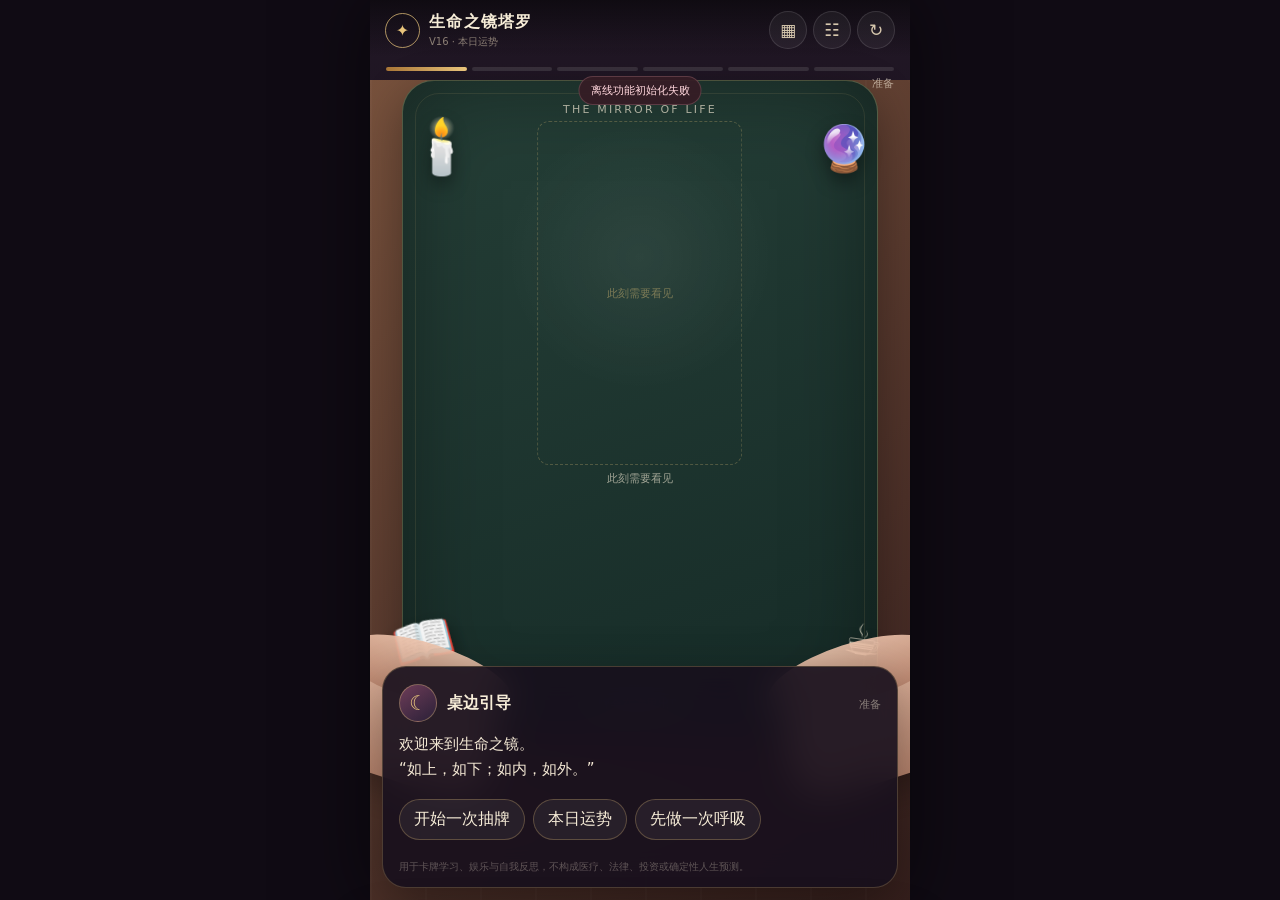
==== index.html @ 0bce1974 "Add files via upload Upgrade to V16 daily fortune" ====
<!doctype html>
<html lang="zh-CN">
<head>
<meta charset="utf-8"/>
<meta content="width=device-width, initial-scale=1, viewport-fit=cover" name="viewport"/>
<meta content="#17111c" name="theme-color"/>
<meta content="可安装、可离线的完整78张塔罗应用，新增本日运势一张牌与三张牌模式。" name="description"/>
<meta content="v16-daily-fortune" name="tarot-build"/>
<meta content="生命之镜塔罗" name="application-name"/>
<meta content="yes" name="apple-mobile-web-app-capable"/>
<meta content="black-translucent" name="apple-mobile-web-app-status-bar-style"/>
<meta content="生命之镜塔罗" name="apple-mobile-web-app-title"/>
<meta content="yes" name="mobile-web-app-capable"/>
<link href="./manifest.webmanifest" rel="manifest"/>
<link href="./icons/icon-192.png" rel="icon" sizes="192x192" type="image/png"/>
<link href="./icons/apple-touch-icon.png" rel="apple-touch-icon"/>
<title>生命之镜塔罗 V16 · 本日运势</title>

<link href="./css/main.css" rel="stylesheet"/><link href="./css/v14.css" rel="stylesheet"/><link href="./css/v15.css" rel="stylesheet"/><link href="./css/v16.css" rel="stylesheet"/></head>
<body>
<main class="app" id="app">
<div aria-live="polite" class="network-badge" id="networkBadge" role="status"></div>
<header class="topbar">
<button aria-label="查看说明" class="brand" id="aboutBtn">
<span class="brand-mark">✦</span>
<span><strong>生命之镜塔罗</strong><small>V16 · 本日运势</small></span>
</button>
<div class="top-actions">
<button class="pill install-pill" id="installBtn" type="button">⇩ 安装应用</button>
<button class="pill icon-pill" id="libraryBtn" title="浏览牌库" type="button">▦</button><button class="pill icon-pill" id="historyBtn" title="本地记录">☷</button>
<button class="pill icon-pill" id="resetBtn" title="重新开始">↻</button>
</div>
</header>
<nav aria-label="体验进度" class="progress" id="progress"></nav>
<section aria-label="塔罗桌面" class="scene">
<div class="wood"></div>
<div class="cloth"></div>
<span aria-hidden="true" class="decor candle">🕯️</span>
<span aria-hidden="true" class="decor crystal">🔮</span>
<span aria-hidden="true" class="decor book">📖</span>
<span aria-hidden="true" class="decor tea">☕</span>
<div class="table-caption">THE MIRROR OF LIFE</div>
<div aria-label="牌阵" class="spread" id="spread">
<div class="slot hidden" data-slot="0">
<span class="empty-label">当前状态</span>
<span class="slot-label">当前状态</span>
</div>
<div class="slot" data-slot="1">
<span class="empty-label">此刻需要看见</span>
<span class="slot-label">此刻需要看见</span>
</div>
<div class="slot hidden" data-slot="2">
<span class="empty-label">可以行动</span>
<span class="slot-label">可以行动</span>
</div>
</div>
<div aria-label="点击牌堆洗牌" class="deck-wrap" id="deckWrap" role="button" tabindex="0">
<div class="deck-placeholder">牌会在这里出现</div>
</div>
<div aria-hidden="true" class="hands" id="hands">
<div class="hand left"></div>
<div class="hand right"></div>
</div>
<div aria-hidden="true" class="sparkle" id="sparkle"></div>
<aside aria-live="polite" class="interpretation" hidden="" id="interpretation">
<button aria-label="关闭解读" class="panel-close" id="closeInterpretation">×</button>
<header class="interpretation-head">
<span class="tiny-label" id="interpretSpreadLabel"></span>
<h2 id="interpretTitle"></h2>
<p id="interpretTheme"></p>
</header>
<section class="spread-answer">
<h3>针对你的问题</h3>
<p id="spreadAnswer"></p>
</section>
<section class="pattern-analysis">
<h3>牌阵结构与共同主题</h3>
<ul id="patternList"></ul>
</section><section class="narrative-analysis" id="narrativeSection" hidden><h3>牌与牌之间如何发展</h3><ul id="narrativeList"></ul></section><div class="interpretation-tools"><button class="ghost" id="shareReadingBtn" type="button">生成分享卡</button><button class="ghost" id="reflectionFromReadingBtn" type="button">写下反思</button></div>
<div class="interpretation-list" id="interpretationList"></div>
</aside>
<section aria-live="polite" class="dialogue">
<div class="dialogue-head">
<div class="avatar">☾</div>
<div>
<strong>桌边引导</strong>
<small id="stageName">准备</small>
</div>
</div>
<div class="message" id="message"></div>
<div class="input-wrap" hidden="" id="inputWrap"></div>
<div class="choices" id="choices"></div>
<div class="actions" id="actions"></div>
<p class="disclaimer">用于卡牌学习、娱乐与自我反思，不构成医疗、法律、投资或确定性人生预测。</p>
</section>
<div class="toast" id="toast" role="status"></div>
</section>
<dialog class="about" id="aboutDialog">
<button aria-label="关闭说明" class="panel-close" id="closeAbout">×</button>
<h2>关于本地规则版</h2>
<p>V16 使用完整78张塔罗牌，新增本日运势的一张牌与三张牌模式。洗牌后既可以自己选择1–78的数字，也可以把抽牌交给命运随机完成。</p>
<p>牌面采用书中展示的完整 Rider–Waite–Smith 78张扫描图，并全部打包在网站目录中：大阿尔卡那内嵌，小阿尔卡那存放在本地 assets/cards 文件夹，不依赖外部图床。</p>
<p>每张牌包含画面线索、象征、资源面、阴影面、正逆位核心解释、六类主题视角和行动建议。三牌模式还会分析逆位分布、共同能量与牌间发展。</p>
<p>内容采用“观察画面—理解象征—结合问题—辨认力量与阴影—形成行动”的方法整理，是用于产品原型的原创摘要与规则化改写，并非书籍逐字翻译。</p>
<p>逆位不等于坏结果，也不一定是正位的完全相反；它可能表示能量受阻、内化、过度、不足或需要调整。</p>
<div class="about-links"><button class="ghost" id="aboutPrivacyBtn" type="button">隐私与免责声明</button><span class="version-chip">版本 16.0.0</span></div></dialog>
<dialog class="dialog-wide" id="historyDialog">
<header class="dialog-header"><div><h2>本地记录</h2><p class="dialog-subtitle">可搜索、收藏、补充后续、导出和恢复。数据只保存在当前设备。</p></div><button aria-label="关闭" class="dialog-close" id="closeHistory">×</button></header>
<div class="history-toolbar"><input id="historySearch" placeholder="搜索问题、牌名或反思" type="search"/><select id="historyTopicFilter"><option value="">全部主题</option><option>关系</option><option>学习与工作</option><option>个人成长</option><option>情绪状态</option><option>一个具体决定</option><option>本日运势</option></select></div>
<div class="history-actions"><button id="exportHistory" type="button">导出 JSON</button><label class="file-button">导入 JSON<input accept="application/json" id="importHistoryFile" type="file"/></label><button id="clearHistory" type="button">清除全部</button></div><div class="history-list" id="historyList"></div>
</dialog>
<dialog class="install-guide" id="installGuide">
<h2>安装到手机</h2>
<div id="installGuideContent"></div>
<div class="guide-actions"><button class="primary" id="closeInstallGuide" type="button">知道了</button></div>
</dialog>
<dialog class="viewer-dialog" id="cardViewerDialog">
<div class="viewer-shell"><header class="viewer-head"><div class="viewer-title"><strong id="viewerCardTitle">牌面</strong><small id="viewerCardSubtitle"></small></div><button aria-label="关闭牌面" class="dialog-close" id="closeCardViewer">×</button></header>
<div class="viewer-stage"><img alt="完整塔罗牌面" class="viewer-image" id="viewerImage"/></div>
<footer class="viewer-foot"><div class="viewer-controls"><button id="viewerZoomOut" type="button">－</button><input aria-label="牌面缩放" class="viewer-range" id="viewerZoom" max="240" min="65" type="range" value="100"/><button id="viewerZoomIn" type="button">＋</button><button id="viewerReset" type="button">复原</button><button id="viewerOrientation" type="button">切换逆位</button></div><div class="viewer-meaning" id="viewerMeaning"></div></footer></div>
</dialog><dialog class="dialog-wide" id="libraryDialog"><header class="dialog-header"><div><h2>完整塔罗牌库</h2><p class="dialog-subtitle">浏览78张完整牌面，可筛选大阿尔卡那与四种花色，点击牌面进入放大观察。</p></div><button aria-label="关闭牌库" class="dialog-close" id="closeLibrary">×</button></header><div class="library-tools"><input id="librarySearch" placeholder="搜索牌名、英文名或主题" type="search"/><select id="libraryArcana"><option value="">全部牌组</option><option value="major">大阿尔卡那</option><option value="s">宝剑</option><option value="w">权杖</option><option value="c">圣杯</option><option value="p">星币</option></select><select id="libraryEnergy"><option value="">全部主题</option></select></div><p class="library-count" id="libraryCount"></p><div class="library-grid" id="libraryGrid"></div></dialog><dialog class="dialog-wide" id="shareDialog"><header class="dialog-header"><div><h2>生成分享卡</h2><p class="dialog-subtitle">图片在当前设备生成，不会上传问题和牌阵。</p></div><button aria-label="关闭分享" class="dialog-close" id="closeShare">×</button></header><div class="share-body"><div class="share-canvas-wrap"><canvas height="1350" id="shareCanvas" width="1080"></canvas></div><div class="share-settings"><label><input id="shareIncludeQuestion" type="checkbox"/> 在图片中显示完整问题</label><button class="primary" id="shareDownload" type="button">保存图片</button><button id="shareNative" type="button">使用系统分享</button><p class="share-status" id="shareStatus"></p></div></div></dialog><dialog class="dialog-wide" id="privacyDialog"><header class="dialog-header"><div><h2>隐私与免责声明</h2><p class="dialog-subtitle">V16 的数据处理方式与使用边界。</p></div><button aria-label="关闭" class="dialog-close" id="closePrivacy">×</button></header><div class="privacy-sections"><section class="privacy-section"><h3>数据保存在本地</h3><p>本应用不要求注册，也不调用大模型。问题、抽牌、反思和后续记录存放在当前浏览器的本地存储中。清除浏览器数据或卸载应用可能会删除记录，请使用导出功能备份。</p></section><section class="privacy-section"><h3>分享由你决定</h3><p>分享图片在设备内生成，默认不显示完整问题。只有你主动下载或调用系统分享时，图片才会离开本应用。</p></section><section class="privacy-section"><h3>使用边界</h3><p>内容用于塔罗文化学习、娱乐和自我反思，不预测确定未来，也不替代医疗、心理、法律、财务或其他专业意见。关系解读不声称知道第三方未表达的真实想法。</p></section><section class="privacy-section"><h3>牌面与内容</h3><p>牌面为完整 Rider–Waite–Smith 78张扫描图。牌义是根据图像象征、资源与阴影、正逆位、问题类型和牌阵位置整理的原创摘要与规则化改写。</p></section></div></dialog><div class="update-banner" id="updateBanner" role="status" data-state="ready" aria-live="polite">
  <div class="update-copy">
    <strong id="updateTitle">发现新版本</strong>
    <p id="updateStatus">更新后将保留当前设备上的本地记录。</p>
    <div class="update-versions"><span id="currentVersion">当前 16.0.0</span><b>→</b><span id="latestVersion">最新 —</span></div>
    <div class="update-progress" aria-hidden="true"><span></span></div>
  </div>
  <div class="update-actions">
    <button class="ghost-update" id="updateRetry" type="button" hidden>重试</button>
    <button id="updateNow" type="button">立即更新</button>
  </div>
</div></main>



<script defer="" src="./data/major-arcana.js"></script><script defer="" src="./data/minor-arcana.js"></script><script defer="" src="./data/interpretation-v16.js"></script><script defer="" src="./js/storage.js"></script><script defer="" src="./js/card-viewer.js"></script><script defer="" src="./js/library.js"></script><script defer="" src="./js/share.js"></script><script defer="" src="./js/history.js"></script><script defer="" src="./js/app.js"></script><script defer="" src="./js/pwa.js"></script></body>
</html>
---- css/main.css ----
:root{
  --ink:#f7edd8;--muted:#d6c7ad;--gold:#e9c57c;--gold2:#a87536;
  --night:#17111c;--panel:rgba(24,16,29,.91);--felt:#253f37;--felt2:#162b27;
  --line:rgba(232,196,122,.24);--shadow:0 20px 54px rgba(0,0,0,.38)
}
*{box-sizing:border-box}html,body{margin:0;min-height:100%;background:#100b14;color:var(--ink);font-family:"PingFang SC","Microsoft YaHei",system-ui,-apple-system,sans-serif}button,input,textarea{font:inherit}button{cursor:pointer}.app{width:min(100%,540px);min-height:100dvh;margin:auto;position:relative;overflow:hidden;background:linear-gradient(#211725,#120d16);box-shadow:0 0 70px #0008}.topbar{position:absolute;z-index:50;inset:0 0 auto;display:flex;justify-content:space-between;align-items:center;padding:calc(11px + env(safe-area-inset-top)) 15px 8px;background:linear-gradient(#0b080dcc,transparent)}.brand{border:0;background:none;color:var(--ink);display:flex;gap:9px;align-items:center;text-align:left;padding:0}.brand-mark{width:35px;height:35px;border:1px solid #e9c57cb8;border-radius:50%;display:grid;place-items:center;color:var(--gold)}.brand strong{display:block;letter-spacing:.08em}.brand small{display:block;color:#d6c7ad99;font-size:10px;margin-top:2px}.pill{border:1px solid #ffffff1e;background:#ffffff0d;color:var(--muted);border-radius:999px;padding:8px 12px}.progress{position:absolute;z-index:45;left:16px;right:16px;top:calc(67px + env(safe-area-inset-top));display:grid;grid-template-columns:repeat(6,1fr);gap:5px}.progress-step{height:4px;background:#ffffff1b;border-radius:5px}.progress-step.active,.progress-step.done{background:linear-gradient(90deg,var(--gold2),var(--gold))}.progress-label{position:absolute;right:0;top:9px;font-size:11px;color:#f7edd899}.scene{min-height:100dvh;padding-top:96px;padding-bottom:254px;position:relative}.wood{position:absolute;inset:80px 0 0;background:repeating-linear-gradient(90deg,#ffffff05 0 2px,transparent 2px 55px),linear-gradient(140deg,#77513c,#4c3028 68%,#38211e)}.cloth{position:absolute;left:6%;right:6%;top:80px;bottom:165px;border-radius:32px 32px 78px 78px;background:radial-gradient(circle at 50% 27%,#ffffff0e,transparent 25%),linear-gradient(160deg,var(--felt),var(--felt2));border:1px solid var(--line);box-shadow:0 15px 45px #0005,inset 0 0 90px #0006}.cloth:after{content:"";position:absolute;inset:12px;border:1px solid #e9c57c1a;border-radius:24px 24px 66px 66px}.decor{position:absolute;z-index:4;filter:drop-shadow(0 8px 9px #0006);user-select:none}.candle{left:7%;top:115px;font-size:54px;animation:flicker 2.5s ease-in-out infinite}.crystal{right:7%;top:122px;font-size:45px}.book{left:4%;bottom:230px;font-size:50px;transform:rotate(-14deg)}.tea{right:5%;bottom:235px;font-size:43px;transform:rotate(8deg)}@keyframes flicker{50%{transform:translateY(-2px) scale(1.025);filter:brightness(1.12) drop-shadow(0 0 12px #ffc4625b)}}.table-caption{position:absolute;z-index:6;top:103px;left:50%;transform:translateX(-50%);font-size:11px;letter-spacing:.2em;color:#f7edd8a8;white-space:nowrap}.spread{position:absolute;z-index:12;top:169px;left:50%;transform:translateX(-50%);width:80%;height:245px;display:flex;align-items:center;justify-content:center;gap:12px}.slot{width:31%;max-width:115px;aspect-ratio:2/3.35;border:1px dashed #e9c57c42;border-radius:12px;display:grid;place-items:center;position:relative;text-align:center;padding:8px;color:#e9c57c70;font-size:11px}.slot:nth-child(1){transform:rotate(-3deg) translateY(10px)}.slot:nth-child(3){transform:rotate(3deg) translateY(10px)}.slot.hidden{display:none}.slot-label{position:absolute;top:calc(100% + 8px);left:50%;transform:translateX(-50%);color:#f7edd89c;white-space:nowrap}.tarot-card{position:absolute;inset:0;border-radius:12px;perspective:1000px;cursor:pointer}.card-inner{position:absolute;inset:0;transform-style:preserve-3d;transition:transform .72s cubic-bezier(.2,.75,.2,1)}.tarot-card.revealed .card-inner{transform:rotateY(180deg)}.card-face{position:absolute;inset:0;border-radius:12px;overflow:hidden;backface-visibility:hidden;border:1px solid #f6dda673;box-shadow:0 14px 26px #0007}.card-back,.deck-card{background:radial-gradient(circle at center,transparent 0 18%,#e8c47a55 18.5% 20%,transparent 20.5%),repeating-conic-gradient(from 0deg,#e8c47a33 0 8deg,transparent 8deg 16deg),linear-gradient(145deg,#34264a,#161020)}.card-back:before{content:"✦";position:absolute;inset:9px;border:1px solid #e9c57c80;border-radius:8px;display:grid;place-items:center;color:var(--gold);font-size:36px}.card-front{transform:rotateY(180deg);display:flex;flex-direction:column;justify-content:space-between;text-align:center;padding:8px;background:radial-gradient(circle at 50% 40%,#ffffff2b,transparent 34%),linear-gradient(180deg,var(--cardA),var(--cardB));color:#fff7e8}.card-number{font-size:9px;letter-spacing:.1em;opacity:.85}.card-symbol{font-size:43px;filter:drop-shadow(0 5px 8px #0005)}.card-name{font-size:13px;font-weight:700;letter-spacing:.08em}.deck-wrap{position:absolute;z-index:16;left:50%;bottom:212px;transform:translateX(-50%);width:285px;height:160px;display:flex;align-items:center;justify-content:center;outline:none}.deck-wrap:focus-visible{filter:drop-shadow(0 0 9px #e9c57c88)}.deck-placeholder,.deck-hint{position:absolute;top:100%;margin-top:8px;font-size:12px;color:#f7edd89b;white-space:nowrap}.deck-card{position:absolute;width:94px;aspect-ratio:2/3.35;border:1px solid #e9c57c8a;border-radius:11px;box-shadow:0 13px 26px #0006;transition:transform .45s ease,opacity .3s,filter .3s}.deck-wrap.fanned .deck-card:hover{filter:brightness(1.16);transform:var(--fan-transform) translateY(-12px)!important}.deck-wrap.shuffling .deck-card:nth-child(odd){animation:shuffleA .48s ease-in-out infinite alternate}.deck-wrap.shuffling .deck-card:nth-child(even){animation:shuffleB .48s ease-in-out infinite alternate}@keyframes shuffleA{to{margin-left:-48px;transform:rotate(-7deg)}}@keyframes shuffleB{to{margin-left:48px;transform:rotate(7deg)}}.hands{position:absolute;z-index:11;left:0;right:0;bottom:160px;height:150px;pointer-events:none}.hand{position:absolute;bottom:-35px;width:42%;height:120px;border-radius:50% 50% 18% 18%;background:linear-gradient(#efc5ad,#c89178);box-shadow:0 14px 30px #0004;opacity:.9}.hand:before{content:"";position:absolute;top:-22px;width:76%;height:58px;border-radius:52% 52% 40% 40%;background:inherit}.hand.left{left:-18%;transform:rotate(18deg)}.hand.left:before{right:0}.hand.right{right:-18%;transform:rotate(-18deg)}.hand.right:before{left:0}.hands.shuffle .hand.left{animation:handL .5s ease-in-out infinite alternate}.hands.shuffle .hand.right{animation:handR .5s ease-in-out infinite alternate}@keyframes handL{to{transform:translate(55px,-24px) rotate(7deg)}}@keyframes handR{to{transform:translate(-55px,-24px) rotate(-7deg)}}.sparkle{position:absolute;z-index:20;left:50%;top:280px;width:150px;height:150px;transform:translate(-50%,-50%);pointer-events:none;opacity:0;background:radial-gradient(circle,#f9de9e55,transparent 61%)}.sparkle.show{animation:sparkle 1s ease}@keyframes sparkle{0%{opacity:0;transform:translate(-50%,-50%) scale(.5)}50%{opacity:1}100%{opacity:0;transform:translate(-50%,-50%) scale(1.4)}}.dialogue{position:absolute;z-index:40;left:12px;right:12px;bottom:calc(12px + env(safe-area-inset-bottom));min-height:215px;padding:17px 16px 13px;border-radius:24px;background:var(--panel);border:1px solid var(--line);box-shadow:var(--shadow);backdrop-filter:blur(18px)}.dialogue-head{display:flex;align-items:center;gap:10px}.dialogue-head>div:nth-child(2){display:flex;align-items:baseline;justify-content:space-between;flex:1}.dialogue-head small{font-size:11px;color:#f7edd877}.avatar{width:38px;height:38px;border-radius:50%;display:grid;place-items:center;background:linear-gradient(145deg,#6e3d58,#2b2038);border:1px solid #e9c57c5e;color:var(--gold);font-size:20px}.message{min-height:55px;margin-top:10px;font-size:15px;line-height:1.65;color:#f4e9d5;white-space:pre-line}.choices{display:flex;flex-wrap:wrap;gap:8px;margin-top:12px}.actions{display:flex;gap:8px;align-items:center;margin-top:11px}.choice,.primary,.ghost{border-radius:999px;padding:9px 14px;border:1px solid #e9c57c47;color:var(--ink);background:#ffffff0e}.primary{margin-left:auto;border:0;background:linear-gradient(135deg,#986639,#ca9854);box-shadow:0 8px 22px #a7773942}.input-wrap{margin-top:11px}.input,.textarea{width:100%;border:1px solid #e9c57c38;border-radius:14px;background:#ffffff0e;color:#fff3dd;padding:12px 13px;outline:none}.textarea{min-height:76px;resize:vertical}.disclaimer{margin:9px 0 0;font-size:10px;color:#f7edd84f;line-height:1.4}.interpretation{position:absolute;z-index:60;left:6%;right:6%;top:112px;max-height:66vh;overflow:auto;padding:20px;border-radius:23px;background:#15101bed;border:1px solid var(--line);box-shadow:var(--shadow);backdrop-filter:blur(18px)}.panel-close{position:absolute;right:12px;top:8px;border:0;background:none;color:#f7edd8bd;font-size:25px}.interpretation h2{margin:2px 0 4px;font-size:23px}.interpretation h3{font-size:13px;color:var(--gold);letter-spacing:.08em;margin:15px 0 7px}.interpretation p,.interpretation li{font-size:13px;line-height:1.7;color:#e9deca}.tiny-label{font-size:11px;color:#e9c57ca8}.interpretation-head>p{margin:0;color:#f7edd89a}.symbol-list{display:flex;flex-wrap:wrap;gap:7px}.symbol-chip{padding:6px 9px;border-radius:10px;background:#e9c57c13;border:1px solid #e9c57c25;font-size:11px;color:#efdbaf}.two-columns{display:grid;grid-template-columns:1fr 1fr;gap:9px}.meaning{padding:11px;border-radius:14px}.meaning h3{margin-top:0}.resource{background:#7aa37a15;border:1px solid #9cc59325}.shadow{background:#b26d7915;border:1px solid #c9899329}.interpretation ul{padding-left:19px}.toast{position:absolute;z-index:100;left:50%;bottom:245px;transform:translateX(-50%) translateY(18px);padding:10px 14px;border-radius:999px;background:#0b080ee8;border:1px solid var(--line);font-size:12px;opacity:0;pointer-events:none;transition:.3s;white-space:nowrap}.toast.show{opacity:1;transform:translateX(-50%)}.about{width:min(90%,460px);border:1px solid var(--line);border-radius:22px;background:#18111e;color:var(--ink);padding:24px;box-shadow:var(--shadow)}.about::backdrop{background:#08060abf;backdrop-filter:blur(5px)}.about h2{margin-top:0}.about p{font-size:14px;line-height:1.75;color:#e7dbc6}@media(max-height:730px){.dialogue{min-height:194px}.scene{padding-bottom:230px}.deck-wrap{bottom:190px}.spread{top:153px;height:220px}.cloth{bottom:145px}.interpretation{max-height:62vh}}@media(max-width:380px){.two-columns{grid-template-columns:1fr}.spread{width:84%;gap:7px}.dialogue{left:8px;right:8px}.message{font-size:14px}}


/* v4: upright/reversed reveal and contextual answer */
.card-front{display:block;padding:0}
.card-art{position:absolute;inset:0;display:flex;flex-direction:column;justify-content:space-between;text-align:center;padding:8px;transition:transform .62s cubic-bezier(.22,.8,.2,1);transform:rotate(0deg);transform-origin:center}
.tarot-card.turn-reversed .card-art{transform:rotate(180deg)}
.orientation-tag{position:absolute;z-index:8;right:-10px;top:-25px;padding:4px 7px;border-radius:999px;background:#8a3048e8;border:1px solid #f0b4c2aa;color:#fff5f7;font-size:11px;font-weight:700;letter-spacing:.05em;opacity:0;transform:translateY(7px) scale(.88);transition:opacity .3s ease,transform .35s ease;pointer-events:none;box-shadow:0 7px 18px #0006;white-space:nowrap}
.tarot-card.turn-reversed .orientation-tag{opacity:1;transform:translateY(0) scale(1)}
.tarot-card.turn-reversed{filter:drop-shadow(0 0 7px #b8536c66)}
.answer-block{margin-top:14px;padding:13px 14px;border-radius:15px;background:linear-gradient(135deg,#8d694b28,#4d365f2c);border:1px solid #e9c57c39}
.answer-block h3{margin-top:0}
.answer-block p{font-size:14px;font-weight:500;color:#f3e7d2}
.orientation-meaning{margin-top:10px;padding:12px 14px;border-radius:14px;border:1px solid #9cc5932b;background:#7aa37a15}
.orientation-meaning.reversed{border-color:#d68a9a3c;background:#a64c6418}
.orientation-meaning h3{margin-top:0}


/* V5：完整牌阵解读 */
.spread-answer p,.card-reading p{white-space:pre-line}
.interpretation-list{display:grid;gap:16px;margin-top:16px}
.card-reading{padding:15px;border-radius:18px;background:#ffffff08;border:1px solid #ffffff12;scroll-margin-top:10px;transition:border-color .3s,box-shadow .3s}
.card-reading.active{border-color:#e9c57c77;box-shadow:0 0 0 2px #e9c57c16 inset}
.card-reading-header{display:flex;align-items:flex-start;justify-content:space-between;gap:12px;padding-right:4px}
.card-reading-header h2{font-size:19px;margin:3px 0 4px}
.card-reading-header p{margin:0;color:#f7edd899}
.orientation-badge{flex:0 0 auto;border-radius:999px;padding:6px 9px;font-size:11px;border:1px solid #ffffff20}
.orientation-badge.upright{color:#dff1d7;background:#7aa37a20;border-color:#9cc59335}
.orientation-badge.reversed{color:#ffd7de;background:#b26d7920;border-color:#c9899340}
.orientation-meaning{margin-top:13px;padding:11px;border-radius:14px}
.orientation-meaning.upright{background:#7aa37a13;border:1px solid #9cc59325}
.orientation-meaning.reversed{background:#b26d7915;border:1px solid #c9899330}
.orientation-meaning h3{margin-top:0}
.answer-block{padding:12px;border-radius:14px;background:#e9c57c0e;border:1px solid #e9c57c20}
.answer-block h3{margin-top:0}
@media (max-width:420px){.card-reading{padding:13px}.card-reading-header h2{font-size:17px}.orientation-badge{padding:5px 8px}.two-columns{grid-template-columns:1fr}}

/* V6：本地规则解读引擎 */
.top-actions{display:flex;gap:7px;align-items:center}
.top-actions .pill{padding:8px 10px}
.pattern-analysis{margin-top:12px;padding:13px 14px;border-radius:16px;background:#6d5f8b12;border:1px solid #9d8fc52b}
.pattern-analysis h3{margin-top:0}
.pattern-analysis ul{margin:0;padding-left:19px}
.pattern-analysis li+li{margin-top:7px}
.spread-answer{padding:14px 15px;border-radius:17px;background:linear-gradient(135deg,#8d694b2c,#4d365f2d);border:1px solid #e9c57c3c}
.spread-answer h3{margin-top:0}
.spread-answer p{font-size:14px;font-weight:500;color:#f3e7d2}
.observation-note{padding:12px 13px;border-radius:14px;background:#5d729b17;border:1px solid #88a1cf2c}
.observation-note h3{margin-top:0}
.action-note{padding:12px 13px;border-radius:14px;background:#aa7c3b15;border:1px solid #d9a85f2d}
.action-note h3{margin-top:0}
.card-reading details{margin-top:11px;padding:10px 12px;border-radius:13px;background:#ffffff08;border:1px solid #ffffff12}
.card-reading summary{cursor:pointer;color:#efd8aa;font-size:12px;font-weight:700;letter-spacing:.05em}
.card-reading details[open] summary{margin-bottom:8px}
.symbol-chip{display:inline-block;line-height:1.45}
.symbol-chip strong{color:#ffe6b0}
.history-dialog{max-height:80vh;overflow:auto}
.history-intro{margin-top:-5px;color:#f7edd879!important}
.history-list{display:grid;gap:11px}
.history-item{padding:13px 14px;border-radius:15px;background:#ffffff08;border:1px solid #ffffff12}
.history-item h3{font-size:14px;margin:5px 0 9px;color:#fff0d5}
.history-item p{font-size:12px;margin:6px 0!important;line-height:1.6!important}
.empty-history{padding:18px;border-radius:14px;text-align:center;background:#ffffff08}
.clear-history{margin-top:14px}
@media(max-width:420px){
  .brand small{max-width:145px;white-space:nowrap;overflow:hidden;text-overflow:ellipsis}
  .top-actions{gap:4px}
  .top-actions .pill{font-size:12px;padding:7px 8px}
  .interpretation{left:4%;right:4%;padding:17px}
}


/* V9：单文件内嵌完整牌面 */
.card-front{padding:0;background:#18131d}
.card-art{position:absolute;inset:0;padding:0;display:block;overflow:hidden;transition:transform .72s cubic-bezier(.22,.8,.2,1);transform-origin:center;background:#18131d}
.tarot-card.turn-reversed .card-art{transform:rotate(180deg)}
.tarot-image{position:absolute;inset:0;width:100%;height:100%;display:block;object-fit:contain;object-position:center;background:#eee5d3;z-index:2}
.card-fallback{position:absolute;inset:0;z-index:1;display:flex;flex-direction:column;justify-content:space-between;text-align:center;padding:8px;background:radial-gradient(circle at 50% 40%,#ffffff2b,transparent 34%),linear-gradient(180deg,var(--cardA),var(--cardB));color:#fff7e8}
.card-art.image-error .card-fallback{z-index:3}
.card-art.image-error:after{content:'内嵌牌图解析失败';position:absolute;z-index:4;left:7px;right:7px;bottom:7px;padding:4px;border-radius:7px;background:#120d16cc;color:#f7edd8;font-size:8px}
.card-face{background:#17111c}
.card-front,.card-back{border-radius:10px}
.reading-card-preview{float:left;width:116px;margin:2px 16px 12px 0;text-align:center}
.reading-image-frame{position:relative;width:100%;aspect-ratio:350/600;border-radius:11px;overflow:hidden;border:1px solid #f6dda673;box-shadow:0 12px 25px #0007;background:#18131d}
.reading-card-preview img{position:absolute;inset:0;z-index:2;width:100%;height:100%;object-fit:contain;background:#eee5d3;transition:transform .55s ease;transform-origin:center}
.reading-card-preview.reversed img{transform:rotate(180deg)}
.reading-image-fallback{position:absolute;inset:0;z-index:1;display:flex;flex-direction:column;justify-content:center;gap:8px;align-items:center;background:linear-gradient(180deg,var(--cardA),var(--cardB));color:#fff7e8;padding:8px}
.reading-image-fallback span{font-size:38px}
.reading-card-preview.image-error img{display:none}
.reading-card-preview figcaption{margin-top:7px;font-size:11px;color:#e8cf9e;line-height:1.4}
.card-reading-header{min-height:170px}
.card-reading:after{content:'';display:block;clear:both}
@media(max-width:420px){
  .reading-card-preview{width:94px;margin-right:12px}
  .card-reading-header{min-height:142px}
}

/* V10：放大桌面翻牌与解读牌面 */
.spread{top:145px;width:94%;height:290px;gap:9px}
.slot{flex:1 1 0;width:auto;max-width:132px;padding:6px}
.spread.single-mode{top:128px;height:330px}
.spread.single-mode .slot:not(.hidden){flex:0 0 auto;width:clamp(178px,45vw,205px);max-width:205px}
.spread.single-mode .slot:nth-child(2){transform:none}
.reading-card-preview{width:142px;margin-right:18px}
.card-reading-header{min-height:220px}
@media(max-height:730px){
  .spread{top:138px;height:250px}
  .spread.single-mode{top:118px;height:292px}
}
@media(max-width:420px){
  .spread{width:96%;gap:7px}
  .slot{max-width:122px}
  .spread.single-mode .slot:not(.hidden){width:clamp(170px,51vw,194px);max-width:194px}
  .reading-card-preview{width:112px;margin-right:13px}
  .card-reading-header{min-height:176px}
}
@media(max-width:360px){
  .spread{gap:5px}
  .slot{max-width:108px}
  .spread.single-mode .slot:not(.hidden){width:168px;max-width:168px}
}


/* V11：PWA 安装与离线状态 */
.install-pill{display:none;border-color:#e9c57c55;color:#ffe6b0;background:#e9c57c12}
.install-pill.ready{display:inline-flex;align-items:center;gap:5px}
.network-badge{position:absolute;z-index:70;left:50%;top:calc(76px + env(safe-area-inset-top));transform:translateX(-50%) translateY(-8px);padding:6px 11px;border-radius:999px;background:#19111ee8;border:1px solid #e9c57c35;color:#eadabb;font-size:11px;opacity:0;pointer-events:none;transition:.3s}
.network-badge.show{opacity:1;transform:translateX(-50%) translateY(0)}
.network-badge.offline{color:#ffd6dc;border-color:#c9899347;background:#351c25ed}
.install-guide{max-width:min(92vw,430px);border:1px solid #e9c57c33;border-radius:22px;background:#17111cf2;color:#f7edd8;padding:22px;box-shadow:0 24px 70px #0009}
.install-guide::backdrop{background:#09060bc7;backdrop-filter:blur(5px)}
.install-guide h2{margin:0 0 10px}.install-guide p,.install-guide li{font-size:14px;line-height:1.65;color:#e9deca}.install-guide ol{padding-left:22px}.install-guide .guide-actions{display:flex;justify-content:flex-end;margin-top:16px}.install-guide .primary{margin-left:0}
@media(max-width:420px){.top-actions .install-pill{font-size:0;padding:7px 9px}.top-actions .install-pill:before{content:'安装';font-size:12px}}
---- css/v14.css ----
/* V14 complete 78-card deck, dual draw mode, and resilient PWA layer */
:root{--surface:#1d1522;--surface2:#251b2b;--danger:#d78691;--success:#9bc59c}
button:focus-visible,input:focus-visible,textarea:focus-visible,select:focus-visible,[tabindex]:focus-visible{outline:2px solid var(--gold);outline-offset:3px}
.top-actions{display:flex;gap:6px;align-items:center}.top-actions .pill{min-height:36px}
.icon-pill{width:38px;padding:7px 0;text-align:center;font-size:17px}.icon-pill span{display:none}
.interpretation-tools{display:flex;flex-wrap:wrap;gap:8px;margin:14px 0 4px}.interpretation-tools .ghost{padding:8px 12px}
.reading-card-preview{cursor:zoom-in}.reading-card-preview:after{content:'轻触放大';position:absolute;left:50%;bottom:29px;transform:translateX(-50%);padding:4px 7px;border-radius:999px;background:#0b080dba;color:#f7edd8d0;font-size:10px;opacity:0;transition:.25s;white-space:nowrap}.reading-card-preview:hover:after,.reading-card-preview:focus-visible:after{opacity:1}
.tarot-card.reveal-complete{cursor:zoom-in}.tarot-card.reveal-complete:after{content:'放大';position:absolute;z-index:20;right:5px;bottom:5px;padding:3px 6px;border-radius:999px;background:#0b080dcc;color:#fff;font-size:9px;pointer-events:none}
.dialog-wide{width:min(94vw,720px);max-height:min(90dvh,900px);overflow:auto;border:1px solid var(--line);border-radius:24px;background:#15101bed;color:var(--ink);padding:20px;box-shadow:var(--shadow)}
.dialog-wide::backdrop,.viewer-dialog::backdrop{background:#070509dc;backdrop-filter:blur(8px)}
.dialog-header{display:flex;justify-content:space-between;align-items:flex-start;gap:12px;margin-bottom:14px}.dialog-header h2{margin:0}.dialog-subtitle{margin:4px 0 0;color:#f7edd889;font-size:12px}.dialog-close{border:0;background:#ffffff0d;color:var(--ink);width:38px;height:38px;border-radius:50%;font-size:22px}
.viewer-dialog{width:min(96vw,620px);height:min(94dvh,900px);padding:0;border:1px solid var(--line);border-radius:24px;background:#0d0910;color:var(--ink);overflow:hidden;box-shadow:0 30px 100px #000c}
.viewer-shell{height:100%;display:grid;grid-template-rows:auto minmax(0,1fr) auto}.viewer-head{display:flex;justify-content:space-between;gap:12px;align-items:center;padding:13px 15px;background:#16101bd9;border-bottom:1px solid var(--line)}.viewer-title strong{display:block}.viewer-title small{color:#e9c57caa}.viewer-stage{display:grid;place-items:center;overflow:auto;padding:18px;background:radial-gradient(circle at 50% 35%,#6e5a3930,transparent 45%),#09070b;touch-action:pan-x pan-y pinch-zoom}.viewer-image{display:block;max-width:min(76vw,410px);max-height:68dvh;object-fit:contain;transform:rotate(var(--viewer-rotation,0deg)) scale(var(--viewer-scale,1));transition:transform .18s ease;transform-origin:center;filter:drop-shadow(0 18px 32px #000b)}.viewer-foot{padding:13px 15px;background:#16101b;border-top:1px solid var(--line)}.viewer-controls{display:flex;align-items:center;gap:8px;flex-wrap:wrap}.viewer-controls button{border:1px solid var(--line);background:#ffffff0d;color:var(--ink);border-radius:999px;padding:8px 12px}.viewer-meaning{margin-top:11px;font-size:13px;line-height:1.65;color:#e9deca}.viewer-range{flex:1;min-width:130px;accent-color:#c99551}
.library-tools,.history-toolbar{display:grid;grid-template-columns:minmax(0,1fr) auto;gap:9px;margin-bottom:14px}.library-tools input,.history-toolbar input,.history-toolbar select{width:100%;border:1px solid var(--line);border-radius:13px;background:#ffffff0a;color:var(--ink);padding:10px 12px}.library-tools select,.history-toolbar select{border:1px solid var(--line);border-radius:13px;background:#251b2b;color:var(--ink);padding:10px 12px}
.library-grid{display:grid;grid-template-columns:repeat(3,minmax(0,1fr));gap:11px}.library-card{border:1px solid #e9c57c22;border-radius:14px;background:#ffffff08;color:var(--ink);padding:8px;text-align:left;transition:.2s}.library-card:hover{transform:translateY(-3px);border-color:#e9c57c62}.library-card img{width:100%;aspect-ratio:2/3.35;object-fit:contain;border-radius:8px;background:#09070b}.library-card strong,.library-card small{display:block}.library-card strong{margin-top:7px;font-size:13px}.library-card small{font-size:9px;color:#f7edd879;white-space:nowrap;overflow:hidden;text-overflow:ellipsis}.library-count{color:#e9c57ca0;font-size:11px;margin-bottom:10px}.library-empty{text-align:center;padding:28px;color:#f7edd878}
.history-toolbar{grid-template-columns:minmax(0,1fr) 135px}.history-actions{display:flex;gap:7px;flex-wrap:wrap;margin:0 0 14px}.history-actions button,.file-button{border:1px solid var(--line);background:#ffffff0a;color:var(--ink);border-radius:999px;padding:8px 12px;font-size:12px;cursor:pointer}.file-button input{display:none}.history-item{position:relative}.history-item.favorite{border-color:#e9c57c66;background:#e9c57c0d}.history-card-row{display:flex;gap:7px;overflow:auto;padding:5px 0}.history-card-mini{flex:0 0 58px;text-align:center;font-size:9px;color:#f7edd88a}.history-card-mini img{width:58px;height:96px;object-fit:contain;border-radius:5px;background:#09070b}.history-card-mini.reversed img{transform:rotate(180deg)}.history-item-actions{display:flex;gap:7px;flex-wrap:wrap;margin-top:10px}.history-item-actions button{border:1px solid #ffffff17;background:#ffffff08;color:var(--ink);border-radius:999px;padding:7px 10px;font-size:11px}.history-item-actions .danger{color:#ffc8d0;border-color:#d7869144}.history-detail summary{cursor:pointer;color:var(--gold);font-size:12px;margin-top:8px}.followup-box{width:100%;min-height:68px;margin-top:9px;border:1px solid var(--line);border-radius:12px;background:#ffffff08;color:var(--ink);padding:9px}.history-empty-note{text-align:center;padding:25px;color:#f7edd879}
.share-body{display:grid;grid-template-columns:minmax(0,1fr) 190px;gap:17px}.share-canvas-wrap{background:#09070b;border:1px solid var(--line);border-radius:15px;padding:8px;overflow:auto}.share-canvas-wrap canvas{display:block;width:100%;height:auto;border-radius:10px}.share-settings{display:flex;flex-direction:column;gap:11px}.share-settings label{font-size:13px;color:#e9deca}.share-settings input[type=checkbox]{accent-color:#c99551}.share-settings button{border:1px solid var(--line);background:#ffffff0b;color:var(--ink);border-radius:12px;padding:10px}.share-settings .primary{margin:0;border:0}.share-status{font-size:11px;color:#f7edd879;line-height:1.5}
.privacy-sections{display:grid;gap:13px}.privacy-section{padding:13px;border-radius:14px;background:#ffffff07;border:1px solid #ffffff0e}.privacy-section h3{margin:0 0 7px;color:var(--gold);font-size:14px}.privacy-section p,.privacy-section li{font-size:13px;line-height:1.7;color:#e9deca}.about-links{display:flex;gap:8px;flex-wrap:wrap;margin-top:14px}.about-links button{margin:0}
.update-banner{position:fixed;z-index:200;left:50%;bottom:calc(14px + env(safe-area-inset-bottom));transform:translate(-50%,140%);width:min(92vw,460px);display:flex;gap:12px;align-items:center;padding:12px 14px;border-radius:16px;background:#201725f2;border:1px solid #e9c57c5c;box-shadow:0 18px 55px #0009;transition:.35s}.update-banner.show{transform:translate(-50%,0)}.update-banner p{margin:0;flex:1;font-size:12px;color:#e9deca}.update-banner button{border:0;border-radius:999px;padding:8px 12px;background:linear-gradient(135deg,#986639,#ca9854);color:#fff}
.version-chip{display:inline-flex;padding:4px 8px;border-radius:999px;background:#ffffff0a;border:1px solid #ffffff12;color:#f7edd875;font-size:10px}
@media(max-width:600px){.library-grid{grid-template-columns:repeat(2,minmax(0,1fr))}.share-body{grid-template-columns:1fr}.share-settings{display:grid;grid-template-columns:1fr 1fr}.share-settings .share-status{grid-column:1/-1}.dialog-wide{padding:16px}.history-toolbar{grid-template-columns:1fr}.top-actions{gap:4px}.top-actions .pill{padding:7px 9px}.install-pill{display:none}}
@media(max-width:390px){.brand small{display:none}.library-grid{gap:8px}.viewer-image{max-width:82vw}.icon-pill{width:34px}}
@media(prefers-reduced-motion:reduce){*,*:before,*:after{animation-duration:.01ms!important;animation-iteration-count:1!important;scroll-behavior:auto!important;transition-duration:.01ms!important}}


/* V14: stacked deck and number selection */
.deck-wrap.ready-stack{cursor:default}
.deck-wrap.ready-stack .deck-card{pointer-events:none}
.deck-count-badge{position:absolute;z-index:30;right:73px;top:17px;min-width:46px;padding:5px 8px;border-radius:999px;background:#100b14e8;border:1px solid #e9c57c70;color:#f6deb1;font-size:11px;text-align:center;box-shadow:0 6px 16px #0007}
.number-picker{display:grid;gap:8px}.number-picker>label{font-size:12px;color:#e9c57ca8}.number-row{display:flex;align-items:center;gap:9px}.number-input{width:min(180px,58vw);border:1px solid #e9c57c55;border-radius:14px;background:#ffffff0e;color:#fff3dd;padding:12px 14px;font-size:22px;font-weight:700;outline:none}.number-input::-webkit-inner-spin-button{opacity:.55}.number-range{color:#f7edd879;font-size:13px}.picked-numbers{display:flex;flex-wrap:wrap;gap:6px;min-height:2px}.picked-chip{padding:5px 8px;border-radius:999px;background:#e9c57c14;border:1px solid #e9c57c30;color:#efd9aa;font-size:11px}
.library-tools{grid-template-columns:minmax(0,1fr) 125px 135px}.library-card strong{white-space:nowrap;overflow:hidden;text-overflow:ellipsis}.history-card-mini span{display:block;margin-top:3px;line-height:1.25}
@media(max-width:600px){.library-tools{grid-template-columns:1fr 1fr}.library-tools input{grid-column:1/-1}.number-input{font-size:20px}.deck-count-badge{right:62px}}

/* V14: draw choice, fate animation, and resilient update UI */
.draw-method-note{margin:8px 0 0;padding:8px 10px;border-radius:12px;background:#e9c57c0d;border:1px solid #e9c57c20;color:#e9deca9d;font-size:11px;line-height:1.55}
.deck-wrap.fate-drawing .deck-card:nth-child(3n+1){animation:fatePulseA .75s ease-in-out infinite alternate}
.deck-wrap.fate-drawing .deck-card:nth-child(3n+2){animation:fatePulseB .68s ease-in-out infinite alternate}
.deck-wrap.fate-drawing .deck-card:nth-child(3n){animation:fatePulseC .82s ease-in-out infinite alternate}
@keyframes fatePulseA{to{transform:translate(3px,-7px) rotate(-1.2deg);filter:brightness(1.12)}}
@keyframes fatePulseB{to{transform:translate(-2px,-5px) rotate(.8deg);filter:brightness(1.06)}}
@keyframes fatePulseC{to{transform:translate(1px,-9px) rotate(.2deg);filter:brightness(1.16)}}

.update-banner{align-items:stretch;width:min(94vw,520px);padding:13px 14px}
.update-copy{display:grid;gap:3px;min-width:0;flex:1}.update-copy strong{font-size:13px;color:#fff3dd}.update-copy p{font-size:11px;line-height:1.5}.update-versions{display:flex;align-items:center;gap:6px;color:#f7edd86f;font-size:10px}.update-versions span{padding:2px 6px;border-radius:999px;background:#ffffff09;border:1px solid #ffffff10}.update-actions{display:flex;align-items:center;gap:7px;flex:0 0 auto}.update-actions button{white-space:nowrap}.update-actions .ghost-update{background:#ffffff0c;border:1px solid #ffffff16;color:#e9deca}.update-banner[data-state="working"] #updateNow{opacity:.65;cursor:wait}.update-banner[data-state="error"]{border-color:#d7869175}.update-banner[data-state="success"]{border-color:#9bc59c75}.update-banner .update-progress{height:3px;border-radius:99px;background:#ffffff0e;overflow:hidden;margin-top:4px}.update-banner .update-progress span{display:block;height:100%;width:0;background:linear-gradient(90deg,#986639,#e9c57c);transition:width .35s}.update-banner[data-state="working"] .update-progress span{width:72%;animation:updateProgress 1.5s ease-in-out infinite}.update-banner[data-state="success"] .update-progress span{width:100%}@keyframes updateProgress{50%{width:92%}}
@media(max-width:520px){.update-banner{display:grid;grid-template-columns:1fr}.update-actions{justify-content:flex-end}.update-actions button{padding:8px 11px}}
---- css/v15.css ----
/* V15：解读引擎 2.0 */
.interpretation-engine-badge{display:inline-flex;align-items:center;gap:6px;margin:4px 0 10px;padding:5px 9px;border-radius:999px;border:1px solid rgba(233,197,124,.3);background:rgba(233,197,124,.08);color:#ecd49d;font-size:11px;letter-spacing:.04em}
.narrative-analysis{margin-top:14px;padding:12px 14px;border-radius:15px;background:linear-gradient(135deg,rgba(86,61,104,.18),rgba(37,63,55,.18));border:1px solid rgba(233,197,124,.17)}
.narrative-analysis h3{margin-top:0}.narrative-analysis ul{margin-bottom:0;padding-left:19px}.narrative-analysis li{margin:7px 0}
.topic-meaning-v15{padding:12px 13px;border-radius:14px;background:rgba(91,74,115,.14);border:1px solid rgba(173,144,202,.2)}
.topic-meaning-v15 h3{margin-top:0}.answer-block{position:relative}.answer-block:before{content:'V15';position:absolute;right:9px;top:8px;font-size:9px;letter-spacing:.12em;color:rgba(233,197,124,.55)}
---- css/v16.css ----
/* V16：本日运势 */
.answer-block:before{content:'V16'}
.topic-meaning-v15{background:linear-gradient(135deg,rgba(91,74,115,.16),rgba(36,78,69,.14))}
.dialogue .choices .choice{min-height:39px}
.spread .slot-label{max-width:118px;text-align:center;line-height:1.35}
.history-item[data-reading-type="daily"]{border-color:rgba(233,197,124,.34);box-shadow:0 12px 30px rgba(174,121,54,.08)}
.daily-record-badge{display:inline-flex;margin-left:6px;padding:2px 7px;border-radius:999px;background:rgba(233,197,124,.12);border:1px solid rgba(233,197,124,.22);color:#ead09a;font-size:10px}
@media(max-width:380px){.spread .slot-label{font-size:10px;white-space:normal;width:92px}}
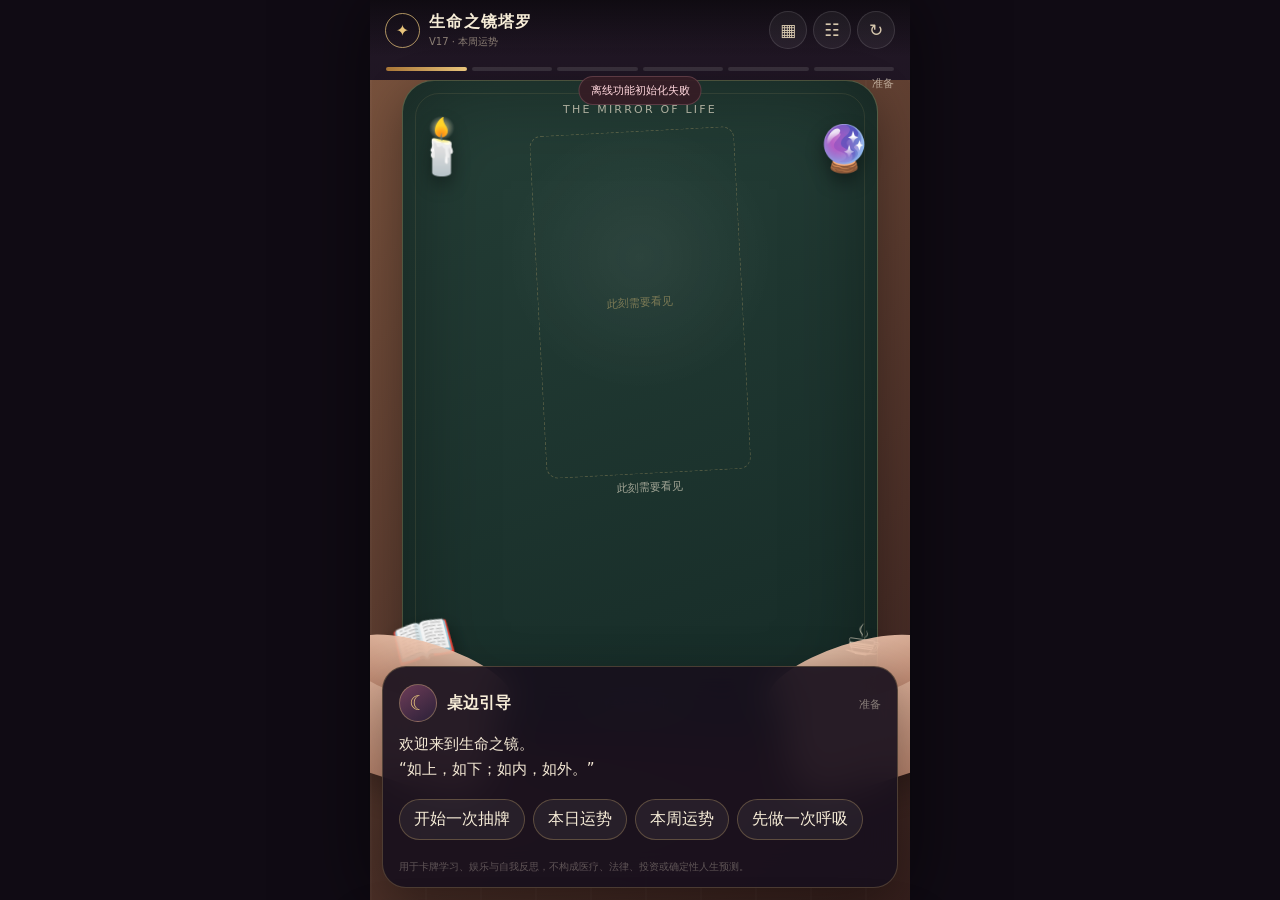
==== commit 8e70bb49: "Add files via upload Upgrade to V17 weekly fortune" ====
--- a/index.html
+++ b/index.html
@@ -4,8 +4,8 @@
 <meta charset="utf-8"/>
 <meta content="width=device-width, initial-scale=1, viewport-fit=cover" name="viewport"/>
 <meta content="#17111c" name="theme-color"/>
-<meta content="可安装、可离线的完整78张塔罗应用，新增本日运势一张牌与三张牌模式。" name="description"/>
-<meta content="v16-daily-fortune" name="tarot-build"/>
+<meta content="可安装、可离线的完整78张塔罗应用，支持普通抽牌、本日运势与本周运势。" name="description"/>
+<meta content="v17-weekly-fortune" name="tarot-build"/>
 <meta content="生命之镜塔罗" name="application-name"/>
 <meta content="yes" name="apple-mobile-web-app-capable"/>
 <meta content="black-translucent" name="apple-mobile-web-app-status-bar-style"/>
@@ -14,16 +14,16 @@
 <link href="./manifest.webmanifest" rel="manifest"/>
 <link href="./icons/icon-192.png" rel="icon" sizes="192x192" type="image/png"/>
 <link href="./icons/apple-touch-icon.png" rel="apple-touch-icon"/>
-<title>生命之镜塔罗 V16 · 本日运势</title>
+<title>生命之镜塔罗 V17 · 本周运势</title>
 
-<link href="./css/main.css" rel="stylesheet"/><link href="./css/v14.css" rel="stylesheet"/><link href="./css/v15.css" rel="stylesheet"/><link href="./css/v16.css" rel="stylesheet"/></head>
+<link href="./css/main.css" rel="stylesheet"/><link href="./css/v14.css" rel="stylesheet"/><link href="./css/v15.css" rel="stylesheet"/><link href="./css/v16.css" rel="stylesheet"/><link href="./css/v17.css" rel="stylesheet"/></head>
 <body>
 <main class="app" id="app">
 <div aria-live="polite" class="network-badge" id="networkBadge" role="status"></div>
 <header class="topbar">
 <button aria-label="查看说明" class="brand" id="aboutBtn">
 <span class="brand-mark">✦</span>
-<span><strong>生命之镜塔罗</strong><small>V16 · 本日运势</small></span>
+<span><strong>生命之镜塔罗</strong><small>V17 · 本周运势</small></span>
 </button>
 <div class="top-actions">
 <button class="pill install-pill" id="installBtn" type="button">⇩ 安装应用</button>
@@ -98,15 +98,15 @@
 <dialog class="about" id="aboutDialog">
 <button aria-label="关闭说明" class="panel-close" id="closeAbout">×</button>
 <h2>关于本地规则版</h2>
-<p>V16 使用完整78张塔罗牌，新增本日运势的一张牌与三张牌模式。洗牌后既可以自己选择1–78的数字，也可以把抽牌交给命运随机完成。</p>
+<p>V17 使用完整78张塔罗牌，并提供普通抽牌、本日运势和本周运势。本周运势支持三张简洁牌阵与七张完整牌阵。</p>
 <p>牌面采用书中展示的完整 Rider–Waite–Smith 78张扫描图，并全部打包在网站目录中：大阿尔卡那内嵌，小阿尔卡那存放在本地 assets/cards 文件夹，不依赖外部图床。</p>
-<p>每张牌包含画面线索、象征、资源面、阴影面、正逆位核心解释、六类主题视角和行动建议。三牌模式还会分析逆位分布、共同能量与牌间发展。</p>
+<p>每张牌包含画面线索、象征、资源面、阴影面、正逆位核心解释、七类主题视角和行动建议。三牌模式还会分析逆位分布、共同能量与牌间发展。</p>
 <p>内容采用“观察画面—理解象征—结合问题—辨认力量与阴影—形成行动”的方法整理，是用于产品原型的原创摘要与规则化改写，并非书籍逐字翻译。</p>
 <p>逆位不等于坏结果，也不一定是正位的完全相反；它可能表示能量受阻、内化、过度、不足或需要调整。</p>
-<div class="about-links"><button class="ghost" id="aboutPrivacyBtn" type="button">隐私与免责声明</button><span class="version-chip">版本 16.0.0</span></div></dialog>
+<div class="about-links"><button class="ghost" id="aboutPrivacyBtn" type="button">隐私与免责声明</button><span class="version-chip">版本 17.0.0</span></div></dialog>
 <dialog class="dialog-wide" id="historyDialog">
 <header class="dialog-header"><div><h2>本地记录</h2><p class="dialog-subtitle">可搜索、收藏、补充后续、导出和恢复。数据只保存在当前设备。</p></div><button aria-label="关闭" class="dialog-close" id="closeHistory">×</button></header>
-<div class="history-toolbar"><input id="historySearch" placeholder="搜索问题、牌名或反思" type="search"/><select id="historyTopicFilter"><option value="">全部主题</option><option>关系</option><option>学习与工作</option><option>个人成长</option><option>情绪状态</option><option>一个具体决定</option><option>本日运势</option></select></div>
+<div class="history-toolbar"><input id="historySearch" placeholder="搜索问题、牌名或反思" type="search"/><select id="historyTopicFilter"><option value="">全部主题</option><option>关系</option><option>学习与工作</option><option>个人成长</option><option>情绪状态</option><option>一个具体决定</option><option>本日运势</option><option>本周运势</option></select></div>
 <div class="history-actions"><button id="exportHistory" type="button">导出 JSON</button><label class="file-button">导入 JSON<input accept="application/json" id="importHistoryFile" type="file"/></label><button id="clearHistory" type="button">清除全部</button></div><div class="history-list" id="historyList"></div>
 </dialog>
 <dialog class="install-guide" id="installGuide">
@@ -118,11 +118,11 @@
 <div class="viewer-shell"><header class="viewer-head"><div class="viewer-title"><strong id="viewerCardTitle">牌面</strong><small id="viewerCardSubtitle"></small></div><button aria-label="关闭牌面" class="dialog-close" id="closeCardViewer">×</button></header>
 <div class="viewer-stage"><img alt="完整塔罗牌面" class="viewer-image" id="viewerImage"/></div>
 <footer class="viewer-foot"><div class="viewer-controls"><button id="viewerZoomOut" type="button">－</button><input aria-label="牌面缩放" class="viewer-range" id="viewerZoom" max="240" min="65" type="range" value="100"/><button id="viewerZoomIn" type="button">＋</button><button id="viewerReset" type="button">复原</button><button id="viewerOrientation" type="button">切换逆位</button></div><div class="viewer-meaning" id="viewerMeaning"></div></footer></div>
-</dialog><dialog class="dialog-wide" id="libraryDialog"><header class="dialog-header"><div><h2>完整塔罗牌库</h2><p class="dialog-subtitle">浏览78张完整牌面，可筛选大阿尔卡那与四种花色，点击牌面进入放大观察。</p></div><button aria-label="关闭牌库" class="dialog-close" id="closeLibrary">×</button></header><div class="library-tools"><input id="librarySearch" placeholder="搜索牌名、英文名或主题" type="search"/><select id="libraryArcana"><option value="">全部牌组</option><option value="major">大阿尔卡那</option><option value="s">宝剑</option><option value="w">权杖</option><option value="c">圣杯</option><option value="p">星币</option></select><select id="libraryEnergy"><option value="">全部主题</option></select></div><p class="library-count" id="libraryCount"></p><div class="library-grid" id="libraryGrid"></div></dialog><dialog class="dialog-wide" id="shareDialog"><header class="dialog-header"><div><h2>生成分享卡</h2><p class="dialog-subtitle">图片在当前设备生成，不会上传问题和牌阵。</p></div><button aria-label="关闭分享" class="dialog-close" id="closeShare">×</button></header><div class="share-body"><div class="share-canvas-wrap"><canvas height="1350" id="shareCanvas" width="1080"></canvas></div><div class="share-settings"><label><input id="shareIncludeQuestion" type="checkbox"/> 在图片中显示完整问题</label><button class="primary" id="shareDownload" type="button">保存图片</button><button id="shareNative" type="button">使用系统分享</button><p class="share-status" id="shareStatus"></p></div></div></dialog><dialog class="dialog-wide" id="privacyDialog"><header class="dialog-header"><div><h2>隐私与免责声明</h2><p class="dialog-subtitle">V16 的数据处理方式与使用边界。</p></div><button aria-label="关闭" class="dialog-close" id="closePrivacy">×</button></header><div class="privacy-sections"><section class="privacy-section"><h3>数据保存在本地</h3><p>本应用不要求注册，也不调用大模型。问题、抽牌、反思和后续记录存放在当前浏览器的本地存储中。清除浏览器数据或卸载应用可能会删除记录，请使用导出功能备份。</p></section><section class="privacy-section"><h3>分享由你决定</h3><p>分享图片在设备内生成，默认不显示完整问题。只有你主动下载或调用系统分享时，图片才会离开本应用。</p></section><section class="privacy-section"><h3>使用边界</h3><p>内容用于塔罗文化学习、娱乐和自我反思，不预测确定未来，也不替代医疗、心理、法律、财务或其他专业意见。关系解读不声称知道第三方未表达的真实想法。</p></section><section class="privacy-section"><h3>牌面与内容</h3><p>牌面为完整 Rider–Waite–Smith 78张扫描图。牌义是根据图像象征、资源与阴影、正逆位、问题类型和牌阵位置整理的原创摘要与规则化改写。</p></section></div></dialog><div class="update-banner" id="updateBanner" role="status" data-state="ready" aria-live="polite">
+</dialog><dialog class="dialog-wide" id="libraryDialog"><header class="dialog-header"><div><h2>完整塔罗牌库</h2><p class="dialog-subtitle">浏览78张完整牌面，可筛选大阿尔卡那与四种花色，点击牌面进入放大观察。</p></div><button aria-label="关闭牌库" class="dialog-close" id="closeLibrary">×</button></header><div class="library-tools"><input id="librarySearch" placeholder="搜索牌名、英文名或主题" type="search"/><select id="libraryArcana"><option value="">全部牌组</option><option value="major">大阿尔卡那</option><option value="s">宝剑</option><option value="w">权杖</option><option value="c">圣杯</option><option value="p">星币</option></select><select id="libraryEnergy"><option value="">全部主题</option></select></div><p class="library-count" id="libraryCount"></p><div class="library-grid" id="libraryGrid"></div></dialog><dialog class="dialog-wide" id="shareDialog"><header class="dialog-header"><div><h2>生成分享卡</h2><p class="dialog-subtitle">图片在当前设备生成，不会上传问题和牌阵。</p></div><button aria-label="关闭分享" class="dialog-close" id="closeShare">×</button></header><div class="share-body"><div class="share-canvas-wrap"><canvas height="1350" id="shareCanvas" width="1080"></canvas></div><div class="share-settings"><label><input id="shareIncludeQuestion" type="checkbox"/> 在图片中显示完整问题</label><button class="primary" id="shareDownload" type="button">保存图片</button><button id="shareNative" type="button">使用系统分享</button><p class="share-status" id="shareStatus"></p></div></div></dialog><dialog class="dialog-wide" id="privacyDialog"><header class="dialog-header"><div><h2>隐私与免责声明</h2><p class="dialog-subtitle">V17 的数据处理方式与使用边界。</p></div><button aria-label="关闭" class="dialog-close" id="closePrivacy">×</button></header><div class="privacy-sections"><section class="privacy-section"><h3>数据保存在本地</h3><p>本应用不要求注册，也不调用大模型。问题、抽牌、反思和后续记录存放在当前浏览器的本地存储中。清除浏览器数据或卸载应用可能会删除记录，请使用导出功能备份。</p></section><section class="privacy-section"><h3>分享由你决定</h3><p>分享图片在设备内生成，默认不显示完整问题。只有你主动下载或调用系统分享时，图片才会离开本应用。</p></section><section class="privacy-section"><h3>使用边界</h3><p>内容用于塔罗文化学习、娱乐和自我反思，不预测确定未来，也不替代医疗、心理、法律、财务或其他专业意见。关系解读不声称知道第三方未表达的真实想法。</p></section><section class="privacy-section"><h3>牌面与内容</h3><p>牌面为完整 Rider–Waite–Smith 78张扫描图。牌义是根据图像象征、资源与阴影、正逆位、问题类型和牌阵位置整理的原创摘要与规则化改写。</p></section></div></dialog><div class="update-banner" id="updateBanner" role="status" data-state="ready" aria-live="polite">
   <div class="update-copy">
     <strong id="updateTitle">发现新版本</strong>
     <p id="updateStatus">更新后将保留当前设备上的本地记录。</p>
-    <div class="update-versions"><span id="currentVersion">当前 16.0.0</span><b>→</b><span id="latestVersion">最新 —</span></div>
+    <div class="update-versions"><span id="currentVersion">当前 17.0.0</span><b>→</b><span id="latestVersion">最新 —</span></div>
     <div class="update-progress" aria-hidden="true"><span></span></div>
   </div>
   <div class="update-actions">
@@ -133,5 +133,5 @@
 
 
 
-<script defer="" src="./data/major-arcana.js"></script><script defer="" src="./data/minor-arcana.js"></script><script defer="" src="./data/interpretation-v16.js"></script><script defer="" src="./js/storage.js"></script><script defer="" src="./js/card-viewer.js"></script><script defer="" src="./js/library.js"></script><script defer="" src="./js/share.js"></script><script defer="" src="./js/history.js"></script><script defer="" src="./js/app.js"></script><script defer="" src="./js/pwa.js"></script></body>
+<script defer="" src="./data/major-arcana.js"></script><script defer="" src="./data/minor-arcana.js"></script><script defer="" src="./data/interpretation-v17.js"></script><script defer="" src="./js/storage.js"></script><script defer="" src="./js/card-viewer.js"></script><script defer="" src="./js/library.js"></script><script defer="" src="./js/share.js"></script><script defer="" src="./js/history.js"></script><script defer="" src="./js/app.js"></script><script defer="" src="./js/pwa.js"></script></body>
 </html>
--- a/css/v17.css
+++ b/css/v17.css
@@ -0,0 +1,15 @@
+/* V17：本周运势与七张牌桌面 */
+.spread.seven-mode{
+  top:126px;width:96%;height:325px;display:grid;
+  grid-template-columns:repeat(8,minmax(0,1fr));grid-template-rows:repeat(2,1fr);
+  gap:24px 4px;align-content:center;align-items:center;justify-items:center
+}
+.spread.seven-mode .slot{width:100%;max-width:78px;padding:3px;transform:none!important}
+.spread.seven-mode .slot:nth-child(1){grid-column:1/span 2}.spread.seven-mode .slot:nth-child(2){grid-column:3/span 2}.spread.seven-mode .slot:nth-child(3){grid-column:5/span 2}.spread.seven-mode .slot:nth-child(4){grid-column:7/span 2}
+.spread.seven-mode .slot:nth-child(5){grid-column:2/span 2}.spread.seven-mode .slot:nth-child(6){grid-column:4/span 2}.spread.seven-mode .slot:nth-child(7){grid-column:6/span 2}
+.spread.seven-mode .slot-label{top:calc(100% + 4px);font-size:8px;max-width:82px;white-space:normal;line-height:1.2}
+.spread.seven-mode .empty-label{font-size:8px;line-height:1.25}
+.spread.seven-mode .orientation-tag{right:-5px;top:-18px;font-size:8px;padding:2px 4px}
+.weekly-record-badge{display:inline-flex;margin-left:7px;padding:2px 7px;border-radius:999px;background:#547da526;border:1px solid #83abd64a;color:#b9d6f5;font-size:10px}
+@media(max-height:760px){.spread.seven-mode{top:112px;height:286px}.spread.seven-mode .slot{max-width:68px}}
+@media(max-width:380px){.spread.seven-mode{gap:22px 2px}.spread.seven-mode .slot{max-width:65px}.spread.seven-mode .slot-label{font-size:7px}}
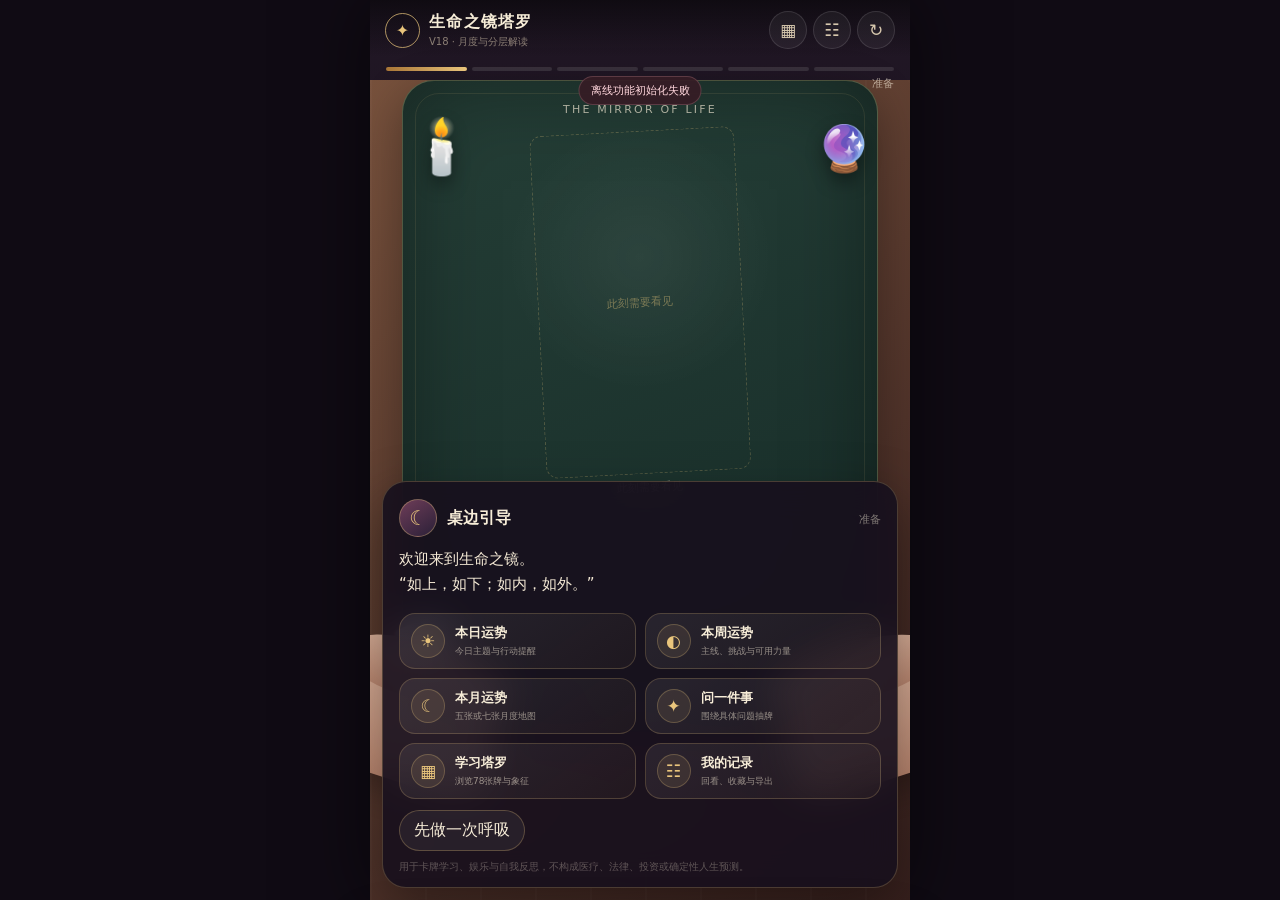
==== commit a526ccaa: "Add files via upload Upgrade to V18 monthly fortune" ====
--- a/index.html
+++ b/index.html
@@ -4,8 +4,8 @@
 <meta charset="utf-8"/>
 <meta content="width=device-width, initial-scale=1, viewport-fit=cover" name="viewport"/>
 <meta content="#17111c" name="theme-color"/>
-<meta content="可安装、可离线的完整78张塔罗应用，支持普通抽牌、本日运势与本周运势。" name="description"/>
-<meta content="v17-weekly-fortune" name="tarot-build"/>
+<meta content="可安装、可离线的完整78张塔罗应用，支持问事抽牌、本日、本周与本月运势，并提供分层解读。" name="description"/>
+<meta content="v18-monthly-layered" name="tarot-build"/>
 <meta content="生命之镜塔罗" name="application-name"/>
 <meta content="yes" name="apple-mobile-web-app-capable"/>
 <meta content="black-translucent" name="apple-mobile-web-app-status-bar-style"/>
@@ -14,16 +14,16 @@
 <link href="./manifest.webmanifest" rel="manifest"/>
 <link href="./icons/icon-192.png" rel="icon" sizes="192x192" type="image/png"/>
 <link href="./icons/apple-touch-icon.png" rel="apple-touch-icon"/>
-<title>生命之镜塔罗 V17 · 本周运势</title>
+<title>生命之镜塔罗 V18 · 本月运势</title>
 
-<link href="./css/main.css" rel="stylesheet"/><link href="./css/v14.css" rel="stylesheet"/><link href="./css/v15.css" rel="stylesheet"/><link href="./css/v16.css" rel="stylesheet"/><link href="./css/v17.css" rel="stylesheet"/></head>
+<link href="./css/main.css" rel="stylesheet"/><link href="./css/v14.css" rel="stylesheet"/><link href="./css/v15.css" rel="stylesheet"/><link href="./css/v16.css" rel="stylesheet"/><link href="./css/v17.css" rel="stylesheet"/><link href="./css/v18.css" rel="stylesheet"/></head>
 <body>
 <main class="app" id="app">
 <div aria-live="polite" class="network-badge" id="networkBadge" role="status"></div>
 <header class="topbar">
 <button aria-label="查看说明" class="brand" id="aboutBtn">
 <span class="brand-mark">✦</span>
-<span><strong>生命之镜塔罗</strong><small>V17 · 本周运势</small></span>
+<span><strong>生命之镜塔罗</strong><small>V18 · 月度与分层解读</small></span>
 </button>
 <div class="top-actions">
 <button class="pill install-pill" id="installBtn" type="button">⇩ 安装应用</button>
@@ -69,15 +69,25 @@
 <h2 id="interpretTitle"></h2>
 <p id="interpretTheme"></p>
 </header>
-<section class="spread-answer">
-<h3>针对你的问题</h3>
-<p id="spreadAnswer"></p>
+<div class="interpretation-tabs" role="tablist" aria-label="解读层次">
+<button class="active" data-layer-button="overview" role="tab" aria-selected="true">30秒看懂</button>
+<button data-layer-button="full" role="tab" aria-selected="false">完整解读</button>
+<button data-layer-button="deep" role="tab" aria-selected="false">深入探索</button>
+</div>
+<section class="interpretation-layer overview-layer" data-interpretation-layer="overview">
+<section class="spread-answer"><h3>整体结论</h3><p id="spreadAnswer"></p></section>
+<div class="quick-reading-grid"><section><h3>核心提醒</h3><p id="quickCore"></p></section><section class="quick-action"><h3>现实行动</h3><p id="quickAction"></p></section></div>
 </section>
-<section class="pattern-analysis">
-<h3>牌阵结构与共同主题</h3>
-<ul id="patternList"></ul>
-</section><section class="narrative-analysis" id="narrativeSection" hidden><h3>牌与牌之间如何发展</h3><ul id="narrativeList"></ul></section><div class="interpretation-tools"><button class="ghost" id="shareReadingBtn" type="button">生成分享卡</button><button class="ghost" id="reflectionFromReadingBtn" type="button">写下反思</button></div>
+<section class="interpretation-layer" data-interpretation-layer="full" hidden>
+<section class="pattern-analysis"><h3>牌阵结构与共同主题</h3><ul id="patternList"></ul></section>
+<section class="narrative-analysis" id="narrativeSection" hidden><h3>牌与牌之间如何发展</h3><ul id="narrativeList"></ul></section>
 <div class="interpretation-list" id="interpretationList"></div>
+</section>
+<section class="interpretation-layer" data-interpretation-layer="deep" hidden>
+<p class="deep-intro">回到画面、象征、资源与阴影，形成你自己的理解。</p>
+<div class="deep-interpretation-list" id="deepInterpretationList"></div>
+</section>
+<div class="interpretation-tools"><button class="ghost" id="shareReadingBtn" type="button">生成分享卡</button><button class="ghost" id="reflectionFromReadingBtn" type="button">写下反思</button></div>
 </aside>
 <section aria-live="polite" class="dialogue">
 <div class="dialogue-head">
@@ -98,15 +108,15 @@
 <dialog class="about" id="aboutDialog">
 <button aria-label="关闭说明" class="panel-close" id="closeAbout">×</button>
 <h2>关于本地规则版</h2>
-<p>V17 使用完整78张塔罗牌，并提供普通抽牌、本日运势和本周运势。本周运势支持三张简洁牌阵与七张完整牌阵。</p>
+<p>V18 使用完整78张塔罗牌，提供问事抽牌、本日、本周与本月运势。本月运势支持五张简洁牌阵与七张完整牌阵，解读可在“30秒看懂、完整解读、深入探索”之间切换。</p>
 <p>牌面采用书中展示的完整 Rider–Waite–Smith 78张扫描图，并全部打包在网站目录中：大阿尔卡那内嵌，小阿尔卡那存放在本地 assets/cards 文件夹，不依赖外部图床。</p>
-<p>每张牌包含画面线索、象征、资源面、阴影面、正逆位核心解释、七类主题视角和行动建议。三牌模式还会分析逆位分布、共同能量与牌间发展。</p>
+<p>每张牌包含画面线索、象征、资源面、阴影面、正逆位核心解释、八类主题视角和行动建议。三牌模式还会分析逆位分布、共同能量与牌间发展。</p>
 <p>内容采用“观察画面—理解象征—结合问题—辨认力量与阴影—形成行动”的方法整理，是用于产品原型的原创摘要与规则化改写，并非书籍逐字翻译。</p>
 <p>逆位不等于坏结果，也不一定是正位的完全相反；它可能表示能量受阻、内化、过度、不足或需要调整。</p>
-<div class="about-links"><button class="ghost" id="aboutPrivacyBtn" type="button">隐私与免责声明</button><span class="version-chip">版本 17.0.0</span></div></dialog>
+<div class="about-links"><button class="ghost" id="aboutPrivacyBtn" type="button">隐私与免责声明</button><span class="version-chip">版本 18.0.0</span></div></dialog>
 <dialog class="dialog-wide" id="historyDialog">
 <header class="dialog-header"><div><h2>本地记录</h2><p class="dialog-subtitle">可搜索、收藏、补充后续、导出和恢复。数据只保存在当前设备。</p></div><button aria-label="关闭" class="dialog-close" id="closeHistory">×</button></header>
-<div class="history-toolbar"><input id="historySearch" placeholder="搜索问题、牌名或反思" type="search"/><select id="historyTopicFilter"><option value="">全部主题</option><option>关系</option><option>学习与工作</option><option>个人成长</option><option>情绪状态</option><option>一个具体决定</option><option>本日运势</option><option>本周运势</option></select></div>
+<div class="history-toolbar"><input id="historySearch" placeholder="搜索问题、牌名或反思" type="search"/><select id="historyTopicFilter"><option value="">全部主题</option><option>关系</option><option>学习与工作</option><option>个人成长</option><option>情绪状态</option><option>一个具体决定</option><option>本日运势</option><option>本周运势</option><option>本月运势</option></select></div>
 <div class="history-actions"><button id="exportHistory" type="button">导出 JSON</button><label class="file-button">导入 JSON<input accept="application/json" id="importHistoryFile" type="file"/></label><button id="clearHistory" type="button">清除全部</button></div><div class="history-list" id="historyList"></div>
 </dialog>
 <dialog class="install-guide" id="installGuide">
@@ -118,11 +128,11 @@
 <div class="viewer-shell"><header class="viewer-head"><div class="viewer-title"><strong id="viewerCardTitle">牌面</strong><small id="viewerCardSubtitle"></small></div><button aria-label="关闭牌面" class="dialog-close" id="closeCardViewer">×</button></header>
 <div class="viewer-stage"><img alt="完整塔罗牌面" class="viewer-image" id="viewerImage"/></div>
 <footer class="viewer-foot"><div class="viewer-controls"><button id="viewerZoomOut" type="button">－</button><input aria-label="牌面缩放" class="viewer-range" id="viewerZoom" max="240" min="65" type="range" value="100"/><button id="viewerZoomIn" type="button">＋</button><button id="viewerReset" type="button">复原</button><button id="viewerOrientation" type="button">切换逆位</button></div><div class="viewer-meaning" id="viewerMeaning"></div></footer></div>
-</dialog><dialog class="dialog-wide" id="libraryDialog"><header class="dialog-header"><div><h2>完整塔罗牌库</h2><p class="dialog-subtitle">浏览78张完整牌面，可筛选大阿尔卡那与四种花色，点击牌面进入放大观察。</p></div><button aria-label="关闭牌库" class="dialog-close" id="closeLibrary">×</button></header><div class="library-tools"><input id="librarySearch" placeholder="搜索牌名、英文名或主题" type="search"/><select id="libraryArcana"><option value="">全部牌组</option><option value="major">大阿尔卡那</option><option value="s">宝剑</option><option value="w">权杖</option><option value="c">圣杯</option><option value="p">星币</option></select><select id="libraryEnergy"><option value="">全部主题</option></select></div><p class="library-count" id="libraryCount"></p><div class="library-grid" id="libraryGrid"></div></dialog><dialog class="dialog-wide" id="shareDialog"><header class="dialog-header"><div><h2>生成分享卡</h2><p class="dialog-subtitle">图片在当前设备生成，不会上传问题和牌阵。</p></div><button aria-label="关闭分享" class="dialog-close" id="closeShare">×</button></header><div class="share-body"><div class="share-canvas-wrap"><canvas height="1350" id="shareCanvas" width="1080"></canvas></div><div class="share-settings"><label><input id="shareIncludeQuestion" type="checkbox"/> 在图片中显示完整问题</label><button class="primary" id="shareDownload" type="button">保存图片</button><button id="shareNative" type="button">使用系统分享</button><p class="share-status" id="shareStatus"></p></div></div></dialog><dialog class="dialog-wide" id="privacyDialog"><header class="dialog-header"><div><h2>隐私与免责声明</h2><p class="dialog-subtitle">V17 的数据处理方式与使用边界。</p></div><button aria-label="关闭" class="dialog-close" id="closePrivacy">×</button></header><div class="privacy-sections"><section class="privacy-section"><h3>数据保存在本地</h3><p>本应用不要求注册，也不调用大模型。问题、抽牌、反思和后续记录存放在当前浏览器的本地存储中。清除浏览器数据或卸载应用可能会删除记录，请使用导出功能备份。</p></section><section class="privacy-section"><h3>分享由你决定</h3><p>分享图片在设备内生成，默认不显示完整问题。只有你主动下载或调用系统分享时，图片才会离开本应用。</p></section><section class="privacy-section"><h3>使用边界</h3><p>内容用于塔罗文化学习、娱乐和自我反思，不预测确定未来，也不替代医疗、心理、法律、财务或其他专业意见。关系解读不声称知道第三方未表达的真实想法。</p></section><section class="privacy-section"><h3>牌面与内容</h3><p>牌面为完整 Rider–Waite–Smith 78张扫描图。牌义是根据图像象征、资源与阴影、正逆位、问题类型和牌阵位置整理的原创摘要与规则化改写。</p></section></div></dialog><div class="update-banner" id="updateBanner" role="status" data-state="ready" aria-live="polite">
+</dialog><dialog class="dialog-wide" id="libraryDialog"><header class="dialog-header"><div><h2>完整塔罗牌库</h2><p class="dialog-subtitle">浏览78张完整牌面，可筛选大阿尔卡那与四种花色，点击牌面进入放大观察。</p></div><button aria-label="关闭牌库" class="dialog-close" id="closeLibrary">×</button></header><div class="library-tools"><input id="librarySearch" placeholder="搜索牌名、英文名或主题" type="search"/><select id="libraryArcana"><option value="">全部牌组</option><option value="major">大阿尔卡那</option><option value="s">宝剑</option><option value="w">权杖</option><option value="c">圣杯</option><option value="p">星币</option></select><select id="libraryEnergy"><option value="">全部主题</option></select></div><p class="library-count" id="libraryCount"></p><div class="library-grid" id="libraryGrid"></div></dialog><dialog class="dialog-wide" id="shareDialog"><header class="dialog-header"><div><h2>生成分享卡</h2><p class="dialog-subtitle">图片在当前设备生成，不会上传问题和牌阵。</p></div><button aria-label="关闭分享" class="dialog-close" id="closeShare">×</button></header><div class="share-body"><div class="share-canvas-wrap"><canvas height="1350" id="shareCanvas" width="1080"></canvas></div><div class="share-settings"><label><input id="shareIncludeQuestion" type="checkbox"/> 在图片中显示完整问题</label><button class="primary" id="shareDownload" type="button">保存图片</button><button id="shareNative" type="button">使用系统分享</button><p class="share-status" id="shareStatus"></p></div></div></dialog><dialog class="dialog-wide" id="privacyDialog"><header class="dialog-header"><div><h2>隐私与免责声明</h2><p class="dialog-subtitle">V18 的数据处理方式与使用边界。</p></div><button aria-label="关闭" class="dialog-close" id="closePrivacy">×</button></header><div class="privacy-sections"><section class="privacy-section"><h3>数据保存在本地</h3><p>本应用不要求注册，也不调用大模型。问题、抽牌、反思和后续记录存放在当前浏览器的本地存储中。清除浏览器数据或卸载应用可能会删除记录，请使用导出功能备份。</p></section><section class="privacy-section"><h3>分享由你决定</h3><p>分享图片在设备内生成，默认不显示完整问题。只有你主动下载或调用系统分享时，图片才会离开本应用。</p></section><section class="privacy-section"><h3>使用边界</h3><p>内容用于塔罗文化学习、娱乐和自我反思，不预测确定未来，也不替代医疗、心理、法律、财务或其他专业意见。关系解读不声称知道第三方未表达的真实想法。</p></section><section class="privacy-section"><h3>牌面与内容</h3><p>牌面为完整 Rider–Waite–Smith 78张扫描图。牌义是根据图像象征、资源与阴影、正逆位、问题类型和牌阵位置整理的原创摘要与规则化改写。</p></section></div></dialog><div class="update-banner" id="updateBanner" role="status" data-state="ready" aria-live="polite">
   <div class="update-copy">
     <strong id="updateTitle">发现新版本</strong>
     <p id="updateStatus">更新后将保留当前设备上的本地记录。</p>
-    <div class="update-versions"><span id="currentVersion">当前 17.0.0</span><b>→</b><span id="latestVersion">最新 —</span></div>
+    <div class="update-versions"><span id="currentVersion">当前 18.0.0</span><b>→</b><span id="latestVersion">最新 —</span></div>
     <div class="update-progress" aria-hidden="true"><span></span></div>
   </div>
   <div class="update-actions">
@@ -133,5 +143,5 @@
 
 
 
-<script defer="" src="./data/major-arcana.js"></script><script defer="" src="./data/minor-arcana.js"></script><script defer="" src="./data/interpretation-v17.js"></script><script defer="" src="./js/storage.js"></script><script defer="" src="./js/card-viewer.js"></script><script defer="" src="./js/library.js"></script><script defer="" src="./js/share.js"></script><script defer="" src="./js/history.js"></script><script defer="" src="./js/app.js"></script><script defer="" src="./js/pwa.js"></script></body>
+<script defer="" src="./data/major-arcana.js"></script><script defer="" src="./data/minor-arcana.js"></script><script defer="" src="./data/interpretation-v18.js"></script><script defer="" src="./js/storage.js"></script><script defer="" src="./js/card-viewer.js"></script><script defer="" src="./js/library.js"></script><script defer="" src="./js/share.js"></script><script defer="" src="./js/history.js"></script><script defer="" src="./js/app.js"></script><script defer="" src="./js/pwa.js"></script></body>
 </html>
--- a/css/v18.css
+++ b/css/v18.css
@@ -0,0 +1,18 @@
+/* V18：首页六入口、本月运势与分层解读 */
+.answer-block:before{content:'V18'}
+.home-menu{display:grid;grid-template-columns:repeat(2,minmax(0,1fr));gap:9px;width:100%;margin-top:11px}
+.home-menu .home-tile{display:flex;align-items:center;gap:10px;min-height:62px;padding:10px 11px;border-radius:16px;text-align:left;background:linear-gradient(145deg,rgba(255,255,255,.075),rgba(233,197,124,.035));border-color:rgba(233,197,124,.22)}
+.home-menu .home-tile:hover{transform:translateY(-2px);border-color:rgba(233,197,124,.55)}
+.home-tile-icon{flex:0 0 34px;width:34px;height:34px;display:grid;place-items:center;border-radius:50%;background:rgba(233,197,124,.1);border:1px solid rgba(233,197,124,.25);color:#e9c57c;font-size:17px}
+.home-tile-copy{display:grid;gap:3px;min-width:0}.home-tile-copy strong{font-size:13px;color:#f7edd8}.home-tile-copy small{font-size:9px;line-height:1.35;color:rgba(247,237,216,.55)}
+.spread.five-mode{top:137px;width:94%;height:310px;display:grid;grid-template-columns:repeat(6,minmax(0,1fr));grid-template-rows:repeat(2,1fr);gap:25px 5px;align-content:center;align-items:center;justify-items:center}
+.spread.five-mode .slot{width:100%;max-width:83px;padding:3px;transform:none!important}.spread.five-mode .slot:nth-child(1){grid-column:1/span 2}.spread.five-mode .slot:nth-child(2){grid-column:3/span 2}.spread.five-mode .slot:nth-child(3){grid-column:5/span 2}.spread.five-mode .slot:nth-child(4){grid-column:2/span 2}.spread.five-mode .slot:nth-child(5){grid-column:4/span 2}
+.spread.five-mode .slot-label{top:calc(100% + 4px);font-size:8px;white-space:normal;line-height:1.2;max-width:88px}.spread.five-mode .empty-label{font-size:8px;line-height:1.25}.spread.five-mode .orientation-tag{right:-5px;top:-18px;font-size:8px;padding:2px 4px}
+.monthly-record-badge{display:inline-flex;margin-left:7px;padding:2px 7px;border-radius:999px;background:rgba(142,102,170,.17);border:1px solid rgba(190,144,220,.3);color:#dfc2f1;font-size:10px}
+.interpretation-tabs{position:sticky;top:-20px;z-index:5;display:grid;grid-template-columns:repeat(3,1fr);gap:5px;margin:12px -5px 14px;padding:8px 5px;background:linear-gradient(#15101bf2,#15101bd9 78%,transparent)}
+.interpretation-tabs button{border:1px solid rgba(233,197,124,.16);border-radius:999px;background:rgba(255,255,255,.045);color:rgba(247,237,216,.64);padding:8px 7px;font-size:11px}.interpretation-tabs button.active{background:linear-gradient(135deg,#8f6038,#c6924f);border-color:transparent;color:white;box-shadow:0 7px 18px rgba(169,115,58,.27)}
+.interpretation-layer[hidden]{display:none}.overview-layer .spread-answer{padding:13px 14px;border-radius:15px;background:linear-gradient(135deg,rgba(233,197,124,.1),rgba(67,103,91,.13));border:1px solid rgba(233,197,124,.18)}
+.quick-reading-grid{display:grid;grid-template-columns:1fr 1fr;gap:10px;margin-top:11px}.quick-reading-grid>section{padding:12px;border-radius:14px;background:rgba(255,255,255,.045);border:1px solid rgba(255,255,255,.07)}.quick-reading-grid h3{margin-top:0}.quick-action{border-color:rgba(233,197,124,.2)!important;background:rgba(233,197,124,.06)!important}
+.deep-intro{padding:10px 12px;border-radius:12px;background:rgba(233,197,124,.06);border:1px solid rgba(233,197,124,.14)}.deep-interpretation-list{display:grid;gap:13px}.deep-card-reading{padding:14px;border-radius:16px;background:rgba(255,255,255,.035);border:1px solid rgba(233,197,124,.13)}.deep-card-reading header h3{margin:2px 0 10px;font-size:19px}.deep-card-reading h4{margin:0 0 6px;color:#e9c57c;font-size:12px}.deep-card-reading p,.deep-card-reading li{font-size:12px;line-height:1.7;color:#e9deca}.deep-card-reading ul{margin:0;padding-left:18px}.deep-grid{display:grid;grid-template-columns:1fr 1fr;gap:9px;margin:9px 0}.deep-grid>section{padding:10px;border-radius:12px;background:rgba(255,255,255,.035);border:1px solid rgba(255,255,255,.06)}.deep-observation{margin:8px 0;padding:9px 10px;border-radius:11px;background:rgba(113,83,135,.17);color:#e8d9ef;font-size:12px;line-height:1.6}
+@media(max-height:780px){.home-menu .home-tile{min-height:54px;padding:8px 10px}.home-tile-icon{width:30px;height:30px;flex-basis:30px}.home-tile-copy small{display:none}.spread.five-mode{top:118px;height:285px}}
+@media(max-width:380px){.home-menu{gap:7px}.home-menu .home-tile{gap:7px;padding:8px}.home-tile-icon{width:29px;height:29px;flex-basis:29px}.home-tile-copy strong{font-size:12px}.spread.five-mode .slot{max-width:69px}.quick-reading-grid,.deep-grid{grid-template-columns:1fr}}
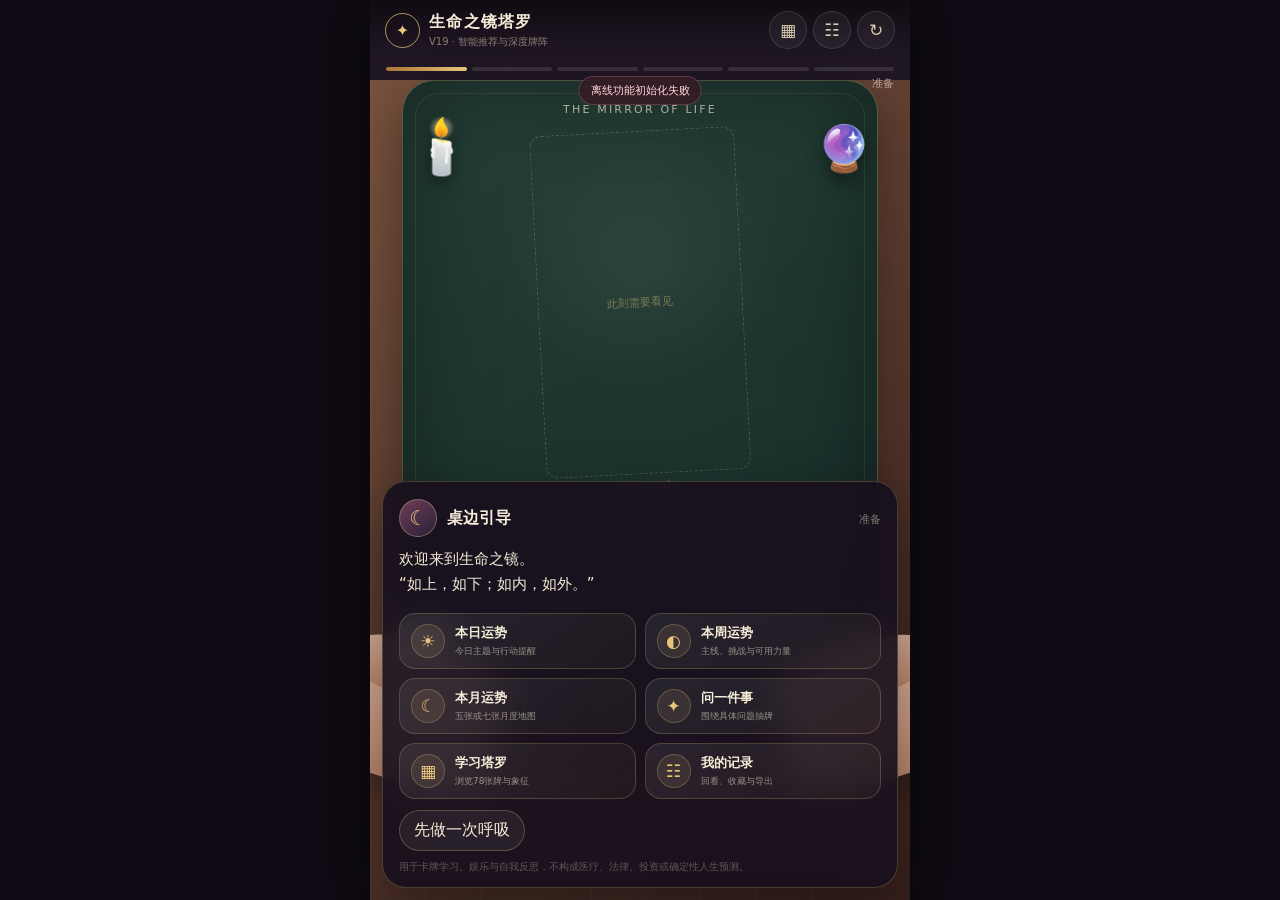
==== commit b79f441a: "Add files via upload Upgrade to V19 smart spreads" ====
--- a/index.html
+++ b/index.html
@@ -5,7 +5,7 @@
 <meta content="width=device-width, initial-scale=1, viewport-fit=cover" name="viewport"/>
 <meta content="#17111c" name="theme-color"/>
 <meta content="可安装、可离线的完整78张塔罗应用，支持问事抽牌、本日、本周与本月运势，并提供分层解读。" name="description"/>
-<meta content="v18-monthly-layered" name="tarot-build"/>
+<meta content="v19-smart-spreads" name="tarot-build"/>
 <meta content="生命之镜塔罗" name="application-name"/>
 <meta content="yes" name="apple-mobile-web-app-capable"/>
 <meta content="black-translucent" name="apple-mobile-web-app-status-bar-style"/>
@@ -14,16 +14,16 @@
 <link href="./manifest.webmanifest" rel="manifest"/>
 <link href="./icons/icon-192.png" rel="icon" sizes="192x192" type="image/png"/>
 <link href="./icons/apple-touch-icon.png" rel="apple-touch-icon"/>
-<title>生命之镜塔罗 V18 · 本月运势</title>
+<title>生命之镜塔罗 V19 · 智能牌阵</title>
 
-<link href="./css/main.css" rel="stylesheet"/><link href="./css/v14.css" rel="stylesheet"/><link href="./css/v15.css" rel="stylesheet"/><link href="./css/v16.css" rel="stylesheet"/><link href="./css/v17.css" rel="stylesheet"/><link href="./css/v18.css" rel="stylesheet"/></head>
+<link href="./css/main.css" rel="stylesheet"/><link href="./css/v14.css" rel="stylesheet"/><link href="./css/v15.css" rel="stylesheet"/><link href="./css/v16.css" rel="stylesheet"/><link href="./css/v17.css" rel="stylesheet"/><link href="./css/v18.css" rel="stylesheet"/><link href="./css/v19.css" rel="stylesheet"/></head>
 <body>
 <main class="app" id="app">
 <div aria-live="polite" class="network-badge" id="networkBadge" role="status"></div>
 <header class="topbar">
 <button aria-label="查看说明" class="brand" id="aboutBtn">
 <span class="brand-mark">✦</span>
-<span><strong>生命之镜塔罗</strong><small>V18 · 月度与分层解读</small></span>
+<span><strong>生命之镜塔罗</strong><small>V19 · 智能推荐与深度牌阵</small></span>
 </button>
 <div class="top-actions">
 <button class="pill install-pill" id="installBtn" type="button">⇩ 安装应用</button>
@@ -108,12 +108,12 @@
 <dialog class="about" id="aboutDialog">
 <button aria-label="关闭说明" class="panel-close" id="closeAbout">×</button>
 <h2>关于本地规则版</h2>
-<p>V18 使用完整78张塔罗牌，提供问事抽牌、本日、本周与本月运势。本月运势支持五张简洁牌阵与七张完整牌阵，解读可在“30秒看懂、完整解读、深入探索”之间切换。</p>
+<p>V19 使用完整78张塔罗牌。问事流程会根据问题推荐单牌、三牌、阻力资源、关系、选择或凯尔特十字牌阵，同时保留本日、本周与本月运势和三层解读。</p>
 <p>牌面采用书中展示的完整 Rider–Waite–Smith 78张扫描图，并全部打包在网站目录中：大阿尔卡那内嵌，小阿尔卡那存放在本地 assets/cards 文件夹，不依赖外部图床。</p>
-<p>每张牌包含画面线索、象征、资源面、阴影面、正逆位核心解释、八类主题视角和行动建议。三牌模式还会分析逆位分布、共同能量与牌间发展。</p>
+<p>每张牌包含画面线索、象征、资源面、阴影面、正逆位核心解释、八类主题视角和行动建议。多牌模式会结合位置、正逆位、花色、数字和牌间发展生成解读。</p>
 <p>内容采用“观察画面—理解象征—结合问题—辨认力量与阴影—形成行动”的方法整理，是用于产品原型的原创摘要与规则化改写，并非书籍逐字翻译。</p>
 <p>逆位不等于坏结果，也不一定是正位的完全相反；它可能表示能量受阻、内化、过度、不足或需要调整。</p>
-<div class="about-links"><button class="ghost" id="aboutPrivacyBtn" type="button">隐私与免责声明</button><span class="version-chip">版本 18.0.0</span></div></dialog>
+<div class="about-links"><button class="ghost" id="aboutPrivacyBtn" type="button">隐私与免责声明</button><span class="version-chip">版本 19.0.0</span></div></dialog>
 <dialog class="dialog-wide" id="historyDialog">
 <header class="dialog-header"><div><h2>本地记录</h2><p class="dialog-subtitle">可搜索、收藏、补充后续、导出和恢复。数据只保存在当前设备。</p></div><button aria-label="关闭" class="dialog-close" id="closeHistory">×</button></header>
 <div class="history-toolbar"><input id="historySearch" placeholder="搜索问题、牌名或反思" type="search"/><select id="historyTopicFilter"><option value="">全部主题</option><option>关系</option><option>学习与工作</option><option>个人成长</option><option>情绪状态</option><option>一个具体决定</option><option>本日运势</option><option>本周运势</option><option>本月运势</option></select></div>
@@ -128,11 +128,11 @@
 <div class="viewer-shell"><header class="viewer-head"><div class="viewer-title"><strong id="viewerCardTitle">牌面</strong><small id="viewerCardSubtitle"></small></div><button aria-label="关闭牌面" class="dialog-close" id="closeCardViewer">×</button></header>
 <div class="viewer-stage"><img alt="完整塔罗牌面" class="viewer-image" id="viewerImage"/></div>
 <footer class="viewer-foot"><div class="viewer-controls"><button id="viewerZoomOut" type="button">－</button><input aria-label="牌面缩放" class="viewer-range" id="viewerZoom" max="240" min="65" type="range" value="100"/><button id="viewerZoomIn" type="button">＋</button><button id="viewerReset" type="button">复原</button><button id="viewerOrientation" type="button">切换逆位</button></div><div class="viewer-meaning" id="viewerMeaning"></div></footer></div>
-</dialog><dialog class="dialog-wide" id="libraryDialog"><header class="dialog-header"><div><h2>完整塔罗牌库</h2><p class="dialog-subtitle">浏览78张完整牌面，可筛选大阿尔卡那与四种花色，点击牌面进入放大观察。</p></div><button aria-label="关闭牌库" class="dialog-close" id="closeLibrary">×</button></header><div class="library-tools"><input id="librarySearch" placeholder="搜索牌名、英文名或主题" type="search"/><select id="libraryArcana"><option value="">全部牌组</option><option value="major">大阿尔卡那</option><option value="s">宝剑</option><option value="w">权杖</option><option value="c">圣杯</option><option value="p">星币</option></select><select id="libraryEnergy"><option value="">全部主题</option></select></div><p class="library-count" id="libraryCount"></p><div class="library-grid" id="libraryGrid"></div></dialog><dialog class="dialog-wide" id="shareDialog"><header class="dialog-header"><div><h2>生成分享卡</h2><p class="dialog-subtitle">图片在当前设备生成，不会上传问题和牌阵。</p></div><button aria-label="关闭分享" class="dialog-close" id="closeShare">×</button></header><div class="share-body"><div class="share-canvas-wrap"><canvas height="1350" id="shareCanvas" width="1080"></canvas></div><div class="share-settings"><label><input id="shareIncludeQuestion" type="checkbox"/> 在图片中显示完整问题</label><button class="primary" id="shareDownload" type="button">保存图片</button><button id="shareNative" type="button">使用系统分享</button><p class="share-status" id="shareStatus"></p></div></div></dialog><dialog class="dialog-wide" id="privacyDialog"><header class="dialog-header"><div><h2>隐私与免责声明</h2><p class="dialog-subtitle">V18 的数据处理方式与使用边界。</p></div><button aria-label="关闭" class="dialog-close" id="closePrivacy">×</button></header><div class="privacy-sections"><section class="privacy-section"><h3>数据保存在本地</h3><p>本应用不要求注册，也不调用大模型。问题、抽牌、反思和后续记录存放在当前浏览器的本地存储中。清除浏览器数据或卸载应用可能会删除记录，请使用导出功能备份。</p></section><section class="privacy-section"><h3>分享由你决定</h3><p>分享图片在设备内生成，默认不显示完整问题。只有你主动下载或调用系统分享时，图片才会离开本应用。</p></section><section class="privacy-section"><h3>使用边界</h3><p>内容用于塔罗文化学习、娱乐和自我反思，不预测确定未来，也不替代医疗、心理、法律、财务或其他专业意见。关系解读不声称知道第三方未表达的真实想法。</p></section><section class="privacy-section"><h3>牌面与内容</h3><p>牌面为完整 Rider–Waite–Smith 78张扫描图。牌义是根据图像象征、资源与阴影、正逆位、问题类型和牌阵位置整理的原创摘要与规则化改写。</p></section></div></dialog><div class="update-banner" id="updateBanner" role="status" data-state="ready" aria-live="polite">
+</dialog><dialog class="dialog-wide" id="libraryDialog"><header class="dialog-header"><div><h2>完整塔罗牌库</h2><p class="dialog-subtitle">浏览78张完整牌面，可筛选大阿尔卡那与四种花色，点击牌面进入放大观察。</p></div><button aria-label="关闭牌库" class="dialog-close" id="closeLibrary">×</button></header><div class="library-tools"><input id="librarySearch" placeholder="搜索牌名、英文名或主题" type="search"/><select id="libraryArcana"><option value="">全部牌组</option><option value="major">大阿尔卡那</option><option value="s">宝剑</option><option value="w">权杖</option><option value="c">圣杯</option><option value="p">星币</option></select><select id="libraryEnergy"><option value="">全部主题</option></select></div><p class="library-count" id="libraryCount"></p><div class="library-grid" id="libraryGrid"></div></dialog><dialog class="dialog-wide" id="shareDialog"><header class="dialog-header"><div><h2>生成分享卡</h2><p class="dialog-subtitle">图片在当前设备生成，不会上传问题和牌阵。</p></div><button aria-label="关闭分享" class="dialog-close" id="closeShare">×</button></header><div class="share-body"><div class="share-canvas-wrap"><canvas height="1350" id="shareCanvas" width="1080"></canvas></div><div class="share-settings"><label><input id="shareIncludeQuestion" type="checkbox"/> 在图片中显示完整问题</label><button class="primary" id="shareDownload" type="button">保存图片</button><button id="shareNative" type="button">使用系统分享</button><p class="share-status" id="shareStatus"></p></div></div></dialog><dialog class="dialog-wide" id="privacyDialog"><header class="dialog-header"><div><h2>隐私与免责声明</h2><p class="dialog-subtitle">V19 的数据处理方式与使用边界。</p></div><button aria-label="关闭" class="dialog-close" id="closePrivacy">×</button></header><div class="privacy-sections"><section class="privacy-section"><h3>数据保存在本地</h3><p>本应用不要求注册，也不调用大模型。问题、抽牌、反思和后续记录存放在当前浏览器的本地存储中。清除浏览器数据或卸载应用可能会删除记录，请使用导出功能备份。</p></section><section class="privacy-section"><h3>分享由你决定</h3><p>分享图片在设备内生成，默认不显示完整问题。只有你主动下载或调用系统分享时，图片才会离开本应用。</p></section><section class="privacy-section"><h3>使用边界</h3><p>内容用于塔罗文化学习、娱乐和自我反思，不预测确定未来，也不替代医疗、心理、法律、财务或其他专业意见。关系解读不声称知道第三方未表达的真实想法。</p></section><section class="privacy-section"><h3>牌面与内容</h3><p>牌面为完整 Rider–Waite–Smith 78张扫描图。牌义是根据图像象征、资源与阴影、正逆位、问题类型和牌阵位置整理的原创摘要与规则化改写。</p></section></div></dialog><div class="update-banner" id="updateBanner" role="status" data-state="ready" aria-live="polite">
   <div class="update-copy">
     <strong id="updateTitle">发现新版本</strong>
     <p id="updateStatus">更新后将保留当前设备上的本地记录。</p>
-    <div class="update-versions"><span id="currentVersion">当前 18.0.0</span><b>→</b><span id="latestVersion">最新 —</span></div>
+    <div class="update-versions"><span id="currentVersion">当前 19.0.0</span><b>→</b><span id="latestVersion">最新 —</span></div>
     <div class="update-progress" aria-hidden="true"><span></span></div>
   </div>
   <div class="update-actions">
@@ -143,5 +143,5 @@
 
 
 
-<script defer="" src="./data/major-arcana.js"></script><script defer="" src="./data/minor-arcana.js"></script><script defer="" src="./data/interpretation-v18.js"></script><script defer="" src="./js/storage.js"></script><script defer="" src="./js/card-viewer.js"></script><script defer="" src="./js/library.js"></script><script defer="" src="./js/share.js"></script><script defer="" src="./js/history.js"></script><script defer="" src="./js/app.js"></script><script defer="" src="./js/pwa.js"></script></body>
+<script defer="" src="./data/major-arcana.js"></script><script defer="" src="./data/minor-arcana.js"></script><script defer="" src="./data/interpretation-v19.js"></script><script defer="" src="./js/storage.js"></script><script defer="" src="./js/card-viewer.js"></script><script defer="" src="./js/library.js"></script><script defer="" src="./js/share.js"></script><script defer="" src="./js/history.js"></script><script defer="" src="./js/app.js"></script><script defer="" src="./js/pwa.js"></script></body>
 </html>
--- a/css/v19.css
+++ b/css/v19.css
@@ -0,0 +1,15 @@
+/* V19：智能牌阵推荐、选择/关系/阻力资源/凯尔特十字 */
+.answer-block:before{content:'V19'}
+.spread-recommendation{padding:12px 13px;border-radius:15px;background:linear-gradient(135deg,rgba(233,197,124,.1),rgba(111,78,133,.14));border:1px solid rgba(233,197,124,.25);display:grid;gap:4px}
+.spread-recommendation>span{font-size:9px;letter-spacing:.16em;color:#e9c57c;text-transform:uppercase}.spread-recommendation strong{font-size:15px;color:#fff0d3}.spread-recommendation p,.spread-recommendation small{margin:0;line-height:1.55}.spread-recommendation p{font-size:11px;color:#e8dbc4}.spread-recommendation small{font-size:10px;color:rgba(247,237,216,.58)}
+.question-spread-badge{display:inline-flex;margin-left:7px;padding:2px 7px;border-radius:999px;background:rgba(233,197,124,.12);border:1px solid rgba(233,197,124,.28);color:#efd49c;font-size:10px}
+.spread.four-mode{top:132px;width:75%;height:315px;display:grid;grid-template-columns:repeat(2,1fr);grid-template-rows:repeat(2,1fr);gap:27px 24px;align-items:center;justify-items:center}
+.spread.four-mode .slot{width:92px;max-width:none;padding:4px;transform:none!important}.spread.four-mode .slot-label{font-size:8px;white-space:normal;line-height:1.2;max-width:100px;top:calc(100% + 4px)}
+.spread.six-mode{top:128px;width:92%;height:322px;display:grid;grid-template-columns:repeat(3,1fr);grid-template-rows:repeat(2,1fr);gap:27px 9px;align-items:center;justify-items:center}
+.spread.six-mode .slot{width:78px;max-width:none;padding:3px;transform:none!important}.spread.six-mode .slot-label{font-size:7.5px;white-space:normal;line-height:1.18;max-width:88px;top:calc(100% + 4px)}
+.spread.ten-mode.celtic-mode{top:121px;width:97%;height:337px;display:grid;grid-template-columns:repeat(10,1fr);grid-template-rows:repeat(4,1fr);gap:5px 1px;align-items:center;justify-items:center}
+.spread.ten-mode.celtic-mode .slot{width:43px;max-width:none;padding:1px;border-radius:7px;transform:none!important}
+.spread.ten-mode.celtic-mode .slot:nth-child(1){grid-column:3/span 2;grid-row:2}.spread.ten-mode.celtic-mode .slot:nth-child(2){grid-column:5/span 2;grid-row:2}.spread.ten-mode.celtic-mode .slot:nth-child(3){grid-column:3/span 2;grid-row:1}.spread.ten-mode.celtic-mode .slot:nth-child(4){grid-column:3/span 2;grid-row:3}.spread.ten-mode.celtic-mode .slot:nth-child(5){grid-column:1/span 2;grid-row:2}.spread.ten-mode.celtic-mode .slot:nth-child(6){grid-column:7/span 2;grid-row:2}.spread.ten-mode.celtic-mode .slot:nth-child(7){grid-column:9/span 2;grid-row:4}.spread.ten-mode.celtic-mode .slot:nth-child(8){grid-column:9/span 2;grid-row:3}.spread.ten-mode.celtic-mode .slot:nth-child(9){grid-column:9/span 2;grid-row:2}.spread.ten-mode.celtic-mode .slot:nth-child(10){grid-column:9/span 2;grid-row:1}
+.spread.ten-mode.celtic-mode .slot-label{top:calc(100% + 2px);font-size:5.5px;line-height:1.05;white-space:normal;width:58px}.spread.ten-mode.celtic-mode .empty-label{font-size:5.5px;line-height:1.05;padding:1px}.spread.ten-mode.celtic-mode .orientation-tag{right:-5px;top:-12px;font-size:6px;padding:1px 3px}.spread.ten-mode.celtic-mode .card-back:before{inset:4px;font-size:17px}.spread.ten-mode.celtic-mode .card-face{border-radius:6px}.spread.ten-mode.celtic-mode .tarot-card{border-radius:6px}
+@media(max-height:760px){.spread.four-mode,.spread.six-mode{top:112px;height:290px}.spread.ten-mode.celtic-mode{top:105px;height:300px}.spread.ten-mode.celtic-mode .slot{width:38px}}
+@media(max-width:380px){.spread.four-mode{width:82%;gap:23px 16px}.spread.four-mode .slot{width:80px}.spread.six-mode .slot{width:67px}.spread.ten-mode.celtic-mode .slot{width:37px}.spread.ten-mode.celtic-mode .slot-label{font-size:5px;width:50px}}
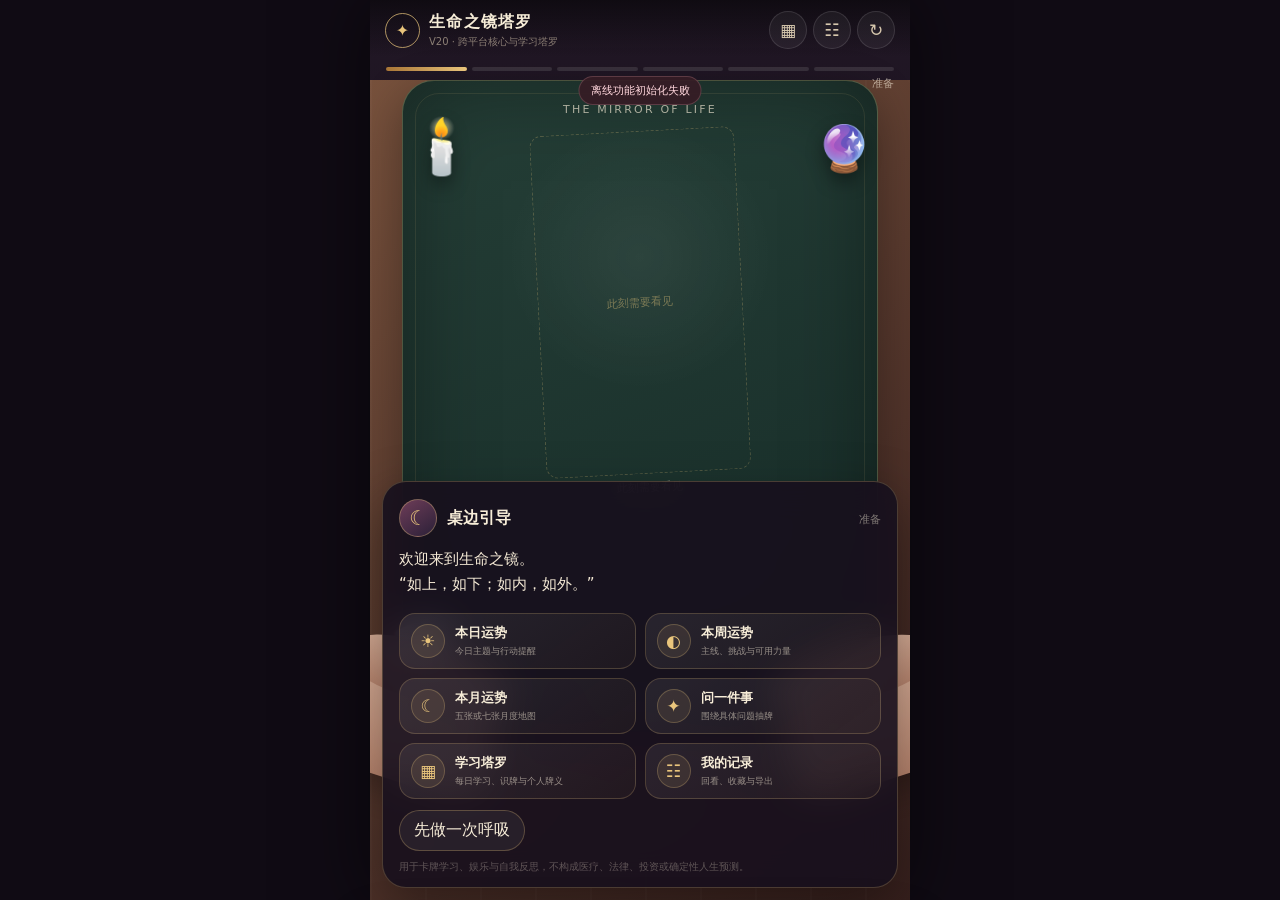
==== commit 252a9267: "Add files via upload Upgrade to V20 cross-platform learning" ====
--- a/index.html
+++ b/index.html
@@ -4,8 +4,8 @@
 <meta charset="utf-8"/>
 <meta content="width=device-width, initial-scale=1, viewport-fit=cover" name="viewport"/>
 <meta content="#17111c" name="theme-color"/>
-<meta content="可安装、可离线的完整78张塔罗应用，支持问事抽牌、本日、本周与本月运势，并提供分层解读。" name="description"/>
-<meta content="v19-smart-spreads" name="tarot-build"/>
+<meta content="可安装、可离线的完整78张塔罗应用，新增跨平台核心、每日学习、看图识牌和个人牌义。" name="description"/>
+<meta content="v20-cross-platform-learning" name="tarot-build"/>
 <meta content="生命之镜塔罗" name="application-name"/>
 <meta content="yes" name="apple-mobile-web-app-capable"/>
 <meta content="black-translucent" name="apple-mobile-web-app-status-bar-style"/>
@@ -14,16 +14,16 @@
 <link href="./manifest.webmanifest" rel="manifest"/>
 <link href="./icons/icon-192.png" rel="icon" sizes="192x192" type="image/png"/>
 <link href="./icons/apple-touch-icon.png" rel="apple-touch-icon"/>
-<title>生命之镜塔罗 V19 · 智能牌阵</title>
+<title>生命之镜塔罗 V20 · 跨平台学习版</title>
 
-<link href="./css/main.css" rel="stylesheet"/><link href="./css/v14.css" rel="stylesheet"/><link href="./css/v15.css" rel="stylesheet"/><link href="./css/v16.css" rel="stylesheet"/><link href="./css/v17.css" rel="stylesheet"/><link href="./css/v18.css" rel="stylesheet"/><link href="./css/v19.css" rel="stylesheet"/></head>
+<link href="./css/main.css" rel="stylesheet"/><link href="./css/v14.css" rel="stylesheet"/><link href="./css/v15.css" rel="stylesheet"/><link href="./css/v16.css" rel="stylesheet"/><link href="./css/v17.css" rel="stylesheet"/><link href="./css/v18.css" rel="stylesheet"/><link href="./css/v19.css" rel="stylesheet"/><link href="./css/v20.css" rel="stylesheet"/></head>
 <body>
 <main class="app" id="app">
 <div aria-live="polite" class="network-badge" id="networkBadge" role="status"></div>
 <header class="topbar">
 <button aria-label="查看说明" class="brand" id="aboutBtn">
 <span class="brand-mark">✦</span>
-<span><strong>生命之镜塔罗</strong><small>V19 · 智能推荐与深度牌阵</small></span>
+<span><strong>生命之镜塔罗</strong><small>V20 · 跨平台核心与学习塔罗</small></span>
 </button>
 <div class="top-actions">
 <button class="pill install-pill" id="installBtn" type="button">⇩ 安装应用</button>
@@ -108,12 +108,12 @@
 <dialog class="about" id="aboutDialog">
 <button aria-label="关闭说明" class="panel-close" id="closeAbout">×</button>
 <h2>关于本地规则版</h2>
-<p>V19 使用完整78张塔罗牌。问事流程会根据问题推荐单牌、三牌、阻力资源、关系、选择或凯尔特十字牌阵，同时保留本日、本周与本月运势和三层解读。</p>
+<p>V20 在完整78张牌、智能牌阵与日周月运势之上，加入每日学习、看图识牌、个人牌义和学习进度，并把抽牌、存储与记录协议拆成可跨平台复用的核心模块。</p>
 <p>牌面采用书中展示的完整 Rider–Waite–Smith 78张扫描图，并全部打包在网站目录中：大阿尔卡那内嵌，小阿尔卡那存放在本地 assets/cards 文件夹，不依赖外部图床。</p>
 <p>每张牌包含画面线索、象征、资源面、阴影面、正逆位核心解释、八类主题视角和行动建议。多牌模式会结合位置、正逆位、花色、数字和牌间发展生成解读。</p>
 <p>内容采用“观察画面—理解象征—结合问题—辨认力量与阴影—形成行动”的方法整理，是用于产品原型的原创摘要与规则化改写，并非书籍逐字翻译。</p>
 <p>逆位不等于坏结果，也不一定是正位的完全相反；它可能表示能量受阻、内化、过度、不足或需要调整。</p>
-<div class="about-links"><button class="ghost" id="aboutPrivacyBtn" type="button">隐私与免责声明</button><span class="version-chip">版本 19.0.0</span></div></dialog>
+<div class="about-links"><button class="ghost" id="aboutPrivacyBtn" type="button">隐私与免责声明</button><span class="version-chip">版本 20.0.0</span></div></dialog>
 <dialog class="dialog-wide" id="historyDialog">
 <header class="dialog-header"><div><h2>本地记录</h2><p class="dialog-subtitle">可搜索、收藏、补充后续、导出和恢复。数据只保存在当前设备。</p></div><button aria-label="关闭" class="dialog-close" id="closeHistory">×</button></header>
 <div class="history-toolbar"><input id="historySearch" placeholder="搜索问题、牌名或反思" type="search"/><select id="historyTopicFilter"><option value="">全部主题</option><option>关系</option><option>学习与工作</option><option>个人成长</option><option>情绪状态</option><option>一个具体决定</option><option>本日运势</option><option>本周运势</option><option>本月运势</option></select></div>
@@ -128,11 +128,11 @@
 <div class="viewer-shell"><header class="viewer-head"><div class="viewer-title"><strong id="viewerCardTitle">牌面</strong><small id="viewerCardSubtitle"></small></div><button aria-label="关闭牌面" class="dialog-close" id="closeCardViewer">×</button></header>
 <div class="viewer-stage"><img alt="完整塔罗牌面" class="viewer-image" id="viewerImage"/></div>
 <footer class="viewer-foot"><div class="viewer-controls"><button id="viewerZoomOut" type="button">－</button><input aria-label="牌面缩放" class="viewer-range" id="viewerZoom" max="240" min="65" type="range" value="100"/><button id="viewerZoomIn" type="button">＋</button><button id="viewerReset" type="button">复原</button><button id="viewerOrientation" type="button">切换逆位</button></div><div class="viewer-meaning" id="viewerMeaning"></div></footer></div>
-</dialog><dialog class="dialog-wide" id="libraryDialog"><header class="dialog-header"><div><h2>完整塔罗牌库</h2><p class="dialog-subtitle">浏览78张完整牌面，可筛选大阿尔卡那与四种花色，点击牌面进入放大观察。</p></div><button aria-label="关闭牌库" class="dialog-close" id="closeLibrary">×</button></header><div class="library-tools"><input id="librarySearch" placeholder="搜索牌名、英文名或主题" type="search"/><select id="libraryArcana"><option value="">全部牌组</option><option value="major">大阿尔卡那</option><option value="s">宝剑</option><option value="w">权杖</option><option value="c">圣杯</option><option value="p">星币</option></select><select id="libraryEnergy"><option value="">全部主题</option></select></div><p class="library-count" id="libraryCount"></p><div class="library-grid" id="libraryGrid"></div></dialog><dialog class="dialog-wide" id="shareDialog"><header class="dialog-header"><div><h2>生成分享卡</h2><p class="dialog-subtitle">图片在当前设备生成，不会上传问题和牌阵。</p></div><button aria-label="关闭分享" class="dialog-close" id="closeShare">×</button></header><div class="share-body"><div class="share-canvas-wrap"><canvas height="1350" id="shareCanvas" width="1080"></canvas></div><div class="share-settings"><label><input id="shareIncludeQuestion" type="checkbox"/> 在图片中显示完整问题</label><button class="primary" id="shareDownload" type="button">保存图片</button><button id="shareNative" type="button">使用系统分享</button><p class="share-status" id="shareStatus"></p></div></div></dialog><dialog class="dialog-wide" id="privacyDialog"><header class="dialog-header"><div><h2>隐私与免责声明</h2><p class="dialog-subtitle">V19 的数据处理方式与使用边界。</p></div><button aria-label="关闭" class="dialog-close" id="closePrivacy">×</button></header><div class="privacy-sections"><section class="privacy-section"><h3>数据保存在本地</h3><p>本应用不要求注册，也不调用大模型。问题、抽牌、反思和后续记录存放在当前浏览器的本地存储中。清除浏览器数据或卸载应用可能会删除记录，请使用导出功能备份。</p></section><section class="privacy-section"><h3>分享由你决定</h3><p>分享图片在设备内生成，默认不显示完整问题。只有你主动下载或调用系统分享时，图片才会离开本应用。</p></section><section class="privacy-section"><h3>使用边界</h3><p>内容用于塔罗文化学习、娱乐和自我反思，不预测确定未来，也不替代医疗、心理、法律、财务或其他专业意见。关系解读不声称知道第三方未表达的真实想法。</p></section><section class="privacy-section"><h3>牌面与内容</h3><p>牌面为完整 Rider–Waite–Smith 78张扫描图。牌义是根据图像象征、资源与阴影、正逆位、问题类型和牌阵位置整理的原创摘要与规则化改写。</p></section></div></dialog><div class="update-banner" id="updateBanner" role="status" data-state="ready" aria-live="polite">
+</dialog><dialog class="dialog-wide" id="libraryDialog"><header class="dialog-header"><div><h2>完整塔罗牌库</h2><p class="dialog-subtitle">浏览78张完整牌面，可筛选大阿尔卡那与四种花色，点击牌面进入放大观察。</p></div><button aria-label="关闭牌库" class="dialog-close" id="closeLibrary">×</button></header><div class="library-tools"><input id="librarySearch" placeholder="搜索牌名、英文名或主题" type="search"/><select id="libraryArcana"><option value="">全部牌组</option><option value="major">大阿尔卡那</option><option value="s">宝剑</option><option value="w">权杖</option><option value="c">圣杯</option><option value="p">星币</option></select><select id="libraryEnergy"><option value="">全部主题</option></select></div><p class="library-count" id="libraryCount"></p><div class="library-grid" id="libraryGrid"></div></dialog><dialog class="dialog-wide learning-dialog" id="learningDialog"><header class="dialog-header"><div><h2>学习塔罗</h2><p class="dialog-subtitle">先观察，再核对牌义，逐渐建立属于自己的象征语言。</p></div><button aria-label="关闭学习" class="dialog-close" id="closeLearning">×</button></header><nav class="learning-tabs" id="learningTabs"><button class="active" data-learning-tab="daily">每日学习</button><button data-learning-tab="quiz">看图识牌</button><button data-learning-tab="notes">我的牌义</button><button data-learning-tab="progress">学习进度</button></nav><div class="learning-content" id="learningContent"></div><footer class="guide-actions"><button id="learningOpenLibrary" type="button">打开完整牌库</button></footer></dialog><dialog class="dialog-wide" id="shareDialog"><header class="dialog-header"><div><h2>生成分享卡</h2><p class="dialog-subtitle">图片在当前设备生成，不会上传问题和牌阵。</p></div><button aria-label="关闭分享" class="dialog-close" id="closeShare">×</button></header><div class="share-body"><div class="share-canvas-wrap"><canvas height="1350" id="shareCanvas" width="1080"></canvas></div><div class="share-settings"><label><input id="shareIncludeQuestion" type="checkbox"/> 在图片中显示完整问题</label><button class="primary" id="shareDownload" type="button">保存图片</button><button id="shareNative" type="button">使用系统分享</button><p class="share-status" id="shareStatus"></p></div></div></dialog><dialog class="dialog-wide" id="privacyDialog"><header class="dialog-header"><div><h2>隐私与免责声明</h2><p class="dialog-subtitle">V20 的数据处理方式与使用边界。</p></div><button aria-label="关闭" class="dialog-close" id="closePrivacy">×</button></header><div class="privacy-sections"><section class="privacy-section"><h3>数据保存在本地</h3><p>本应用不要求注册，也不调用大模型。问题、抽牌、反思和后续记录存放在当前浏览器的本地存储中。清除浏览器数据或卸载应用可能会删除记录，请使用导出功能备份。</p></section><section class="privacy-section"><h3>分享由你决定</h3><p>分享图片在设备内生成，默认不显示完整问题。只有你主动下载或调用系统分享时，图片才会离开本应用。</p></section><section class="privacy-section"><h3>使用边界</h3><p>内容用于塔罗文化学习、娱乐和自我反思，不预测确定未来，也不替代医疗、心理、法律、财务或其他专业意见。关系解读不声称知道第三方未表达的真实想法。</p></section><section class="privacy-section"><h3>牌面与内容</h3><p>牌面为完整 Rider–Waite–Smith 78张扫描图。牌义是根据图像象征、资源与阴影、正逆位、问题类型和牌阵位置整理的原创摘要与规则化改写。</p></section></div></dialog><div class="update-banner" id="updateBanner" role="status" data-state="ready" aria-live="polite">
   <div class="update-copy">
     <strong id="updateTitle">发现新版本</strong>
     <p id="updateStatus">更新后将保留当前设备上的本地记录。</p>
-    <div class="update-versions"><span id="currentVersion">当前 19.0.0</span><b>→</b><span id="latestVersion">最新 —</span></div>
+    <div class="update-versions"><span id="currentVersion">当前 20.0.0</span><b>→</b><span id="latestVersion">最新 —</span></div>
     <div class="update-progress" aria-hidden="true"><span></span></div>
   </div>
   <div class="update-actions">
@@ -143,5 +143,5 @@
 
 
 
-<script defer="" src="./data/major-arcana.js"></script><script defer="" src="./data/minor-arcana.js"></script><script defer="" src="./data/interpretation-v19.js"></script><script defer="" src="./js/storage.js"></script><script defer="" src="./js/card-viewer.js"></script><script defer="" src="./js/library.js"></script><script defer="" src="./js/share.js"></script><script defer="" src="./js/history.js"></script><script defer="" src="./js/app.js"></script><script defer="" src="./js/pwa.js"></script></body>
+<script defer="" src="./packages/platform-core/index.js"></script><script defer="" src="./packages/tarot-core/index.js"></script><script defer="" src="./packages/reading-schema/index.js"></script><script defer="" src="./data/major-arcana.js"></script><script defer="" src="./data/minor-arcana.js"></script><script defer="" src="./data/interpretation-v19.js"></script><script defer="" src="./js/storage.js"></script><script defer="" src="./js/card-viewer.js"></script><script defer="" src="./js/library.js"></script><script defer="" src="./js/learning.js"></script><script defer="" src="./js/share.js"></script><script defer="" src="./js/history.js"></script><script defer="" src="./js/app.js"></script><script defer="" src="./js/pwa.js"></script></body>
 </html>
--- a/css/v20.css
+++ b/css/v20.css
@@ -0,0 +1,4 @@
+/* V20：跨平台核心与学习塔罗 */
+.answer-block:before{content:'V20'}
+.learning-dialog{max-width:980px}.learning-tabs{display:grid;grid-template-columns:repeat(4,1fr);gap:7px;margin:12px 0 16px}.learning-tabs button{padding:9px 7px;border-radius:999px;border:1px solid rgba(233,197,124,.16);background:rgba(255,255,255,.04);color:rgba(247,237,216,.65);font-size:11px}.learning-tabs button.active{background:linear-gradient(135deg,#8f6038,#c6924f);color:#fff;border-color:transparent}.learning-content{min-height:430px}.learning-daily{display:grid;grid-template-columns:minmax(210px,310px) 1fr;gap:22px;align-items:start}.learning-card-stage,.quiz-card{position:relative;overflow:hidden;border-radius:18px;border:1px solid rgba(233,197,124,.28);background:#09070c;box-shadow:0 18px 45px rgba(0,0,0,.35)}.learning-card-stage img,.quiz-card img{display:block;width:100%;height:auto}.learning-card-cover{position:absolute;inset:0;display:grid;place-content:center;text-align:center;padding:24px;background:linear-gradient(155deg,rgba(23,17,28,.35),rgba(11,7,15,.94));backdrop-filter:blur(8px)}.learning-card-cover span{font-size:19px;color:#f3dfb4}.learning-card-cover small{margin-top:7px;color:rgba(247,237,216,.58)}.learning-card-name{position:absolute;left:0;right:0;bottom:0;padding:18px 14px 12px;background:linear-gradient(transparent,rgba(8,6,10,.95));display:grid;text-align:center}.learning-card-name strong{font-size:20px}.learning-card-name small{font-size:10px;color:#d5c4a7;letter-spacing:.1em}.learning-copy{display:grid;gap:11px}.learning-copy h3,.learning-quiz h3,.learning-progress h3{margin:0;font-size:24px}.learning-copy label,.note-fields label,.learning-note-select label{display:grid;gap:6px;font-size:11px;color:#e9c57c}.learning-copy textarea,.note-fields textarea,.note-fields input,.learning-note-select select{width:100%;box-sizing:border-box;border:1px solid rgba(233,197,124,.18);border-radius:12px;background:rgba(255,255,255,.045);color:#f7edd8;padding:10px 11px;font:inherit}.learning-copy textarea,.note-fields textarea{min-height:88px;resize:vertical}.learning-actions,.learning-note-select{display:flex;gap:8px;align-items:end}.learning-meaning{display:grid;gap:7px;padding:12px;border-radius:14px;background:rgba(233,197,124,.06);border:1px solid rgba(233,197,124,.14)}.learning-meaning p{margin:0;font-size:12px;line-height:1.65}.learning-quiz{display:grid;grid-template-columns:260px 1fr;gap:15px 22px}.learning-quiz header{grid-column:1/-1}.quiz-options{display:grid;grid-template-columns:1fr 1fr;gap:9px;align-content:start}.quiz-options button{display:grid;text-align:left;padding:12px;border-radius:14px;background:rgba(255,255,255,.045);border:1px solid rgba(233,197,124,.15);color:#f7edd8}.quiz-options small{margin-top:3px;color:rgba(247,237,216,.5);font-size:9px}.quiz-feedback{grid-column:2;padding:12px;border-radius:14px;background:rgba(255,255,255,.035);font-size:12px}.quiz-feedback.correct{border:1px solid rgba(105,190,143,.35)}.quiz-feedback.wrong{border:1px solid rgba(211,117,117,.35)}.learning-notes{display:grid;gap:13px}.learning-note-select label{flex:1}.note-card-summary{display:grid;grid-template-columns:84px 1fr;gap:14px;align-items:center;padding:11px;border-radius:14px;background:rgba(255,255,255,.035)}.note-card-summary img{width:84px;border-radius:9px}.note-card-summary h3{margin:0 0 5px}.note-card-summary p{margin:0;font-size:11px;color:#d7c9b3}.note-fields{display:grid;grid-template-columns:1fr 1fr;gap:11px}.note-fields label:last-child{grid-column:1/-1}.progress-cards{display:grid;grid-template-columns:repeat(4,1fr);gap:10px;margin:18px 0}.progress-cards article{display:grid;place-content:center;text-align:center;min-height:110px;border-radius:16px;background:rgba(255,255,255,.04);border:1px solid rgba(233,197,124,.14)}.progress-cards strong{font-size:29px;color:#efd49c}.progress-cards span{font-size:11px}.progress-cards small{margin-top:5px;color:rgba(247,237,216,.55)}.learning-progress-bar{height:8px;border-radius:999px;background:rgba(255,255,255,.07);overflow:hidden}.learning-progress-bar span{display:block;height:100%;border-radius:inherit;background:linear-gradient(90deg,#8f6038,#e0b66d)}.learning-progress>p{font-size:12px;line-height:1.7;color:#d8cab3}.platform-status{display:flex;align-items:center;gap:9px;padding:12px;border-radius:13px;background:rgba(89,75,112,.16);border:1px solid rgba(165,136,196,.18)}.platform-status code{color:#efd49c}.platform-status small{color:rgba(247,237,216,.55)}
+@media(max-width:700px){.learning-tabs{grid-template-columns:1fr 1fr}.learning-daily,.learning-quiz{grid-template-columns:1fr}.learning-card-stage,.quiz-card{width:min(72vw,280px);margin:auto}.quiz-feedback{grid-column:1}.note-fields,.progress-cards{grid-template-columns:1fr 1fr}.note-fields label:last-child{grid-column:auto}.learning-actions{flex-wrap:wrap}.platform-status{align-items:flex-start;flex-direction:column}}
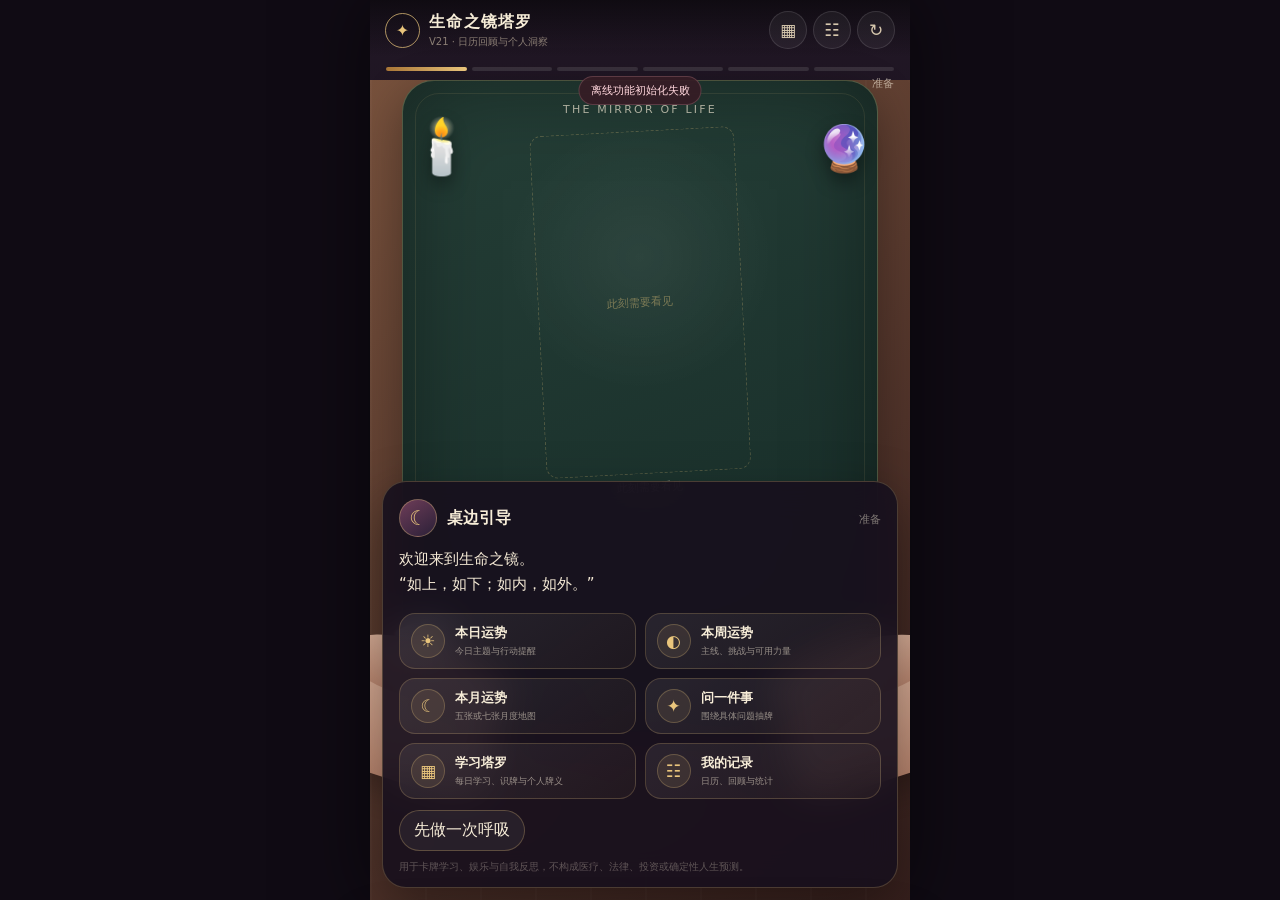
==== commit 33487709: "Add files via upload Upgrade to V21 calendar reviews insights" ====
--- a/index.html
+++ b/index.html
@@ -4,8 +4,8 @@
 <meta charset="utf-8"/>
 <meta content="width=device-width, initial-scale=1, viewport-fit=cover" name="viewport"/>
 <meta content="#17111c" name="theme-color"/>
-<meta content="可安装、可离线的完整78张塔罗应用，新增跨平台核心、每日学习、看图识牌和个人牌义。" name="description"/>
-<meta content="v20-cross-platform-learning" name="tarot-build"/>
+<meta content="可安装、可离线的完整78张塔罗应用，新增日历记录、周期回顾与个人统计。" name="description"/>
+<meta content="v21-calendar-reviews-insights" name="tarot-build"/>
 <meta content="生命之镜塔罗" name="application-name"/>
 <meta content="yes" name="apple-mobile-web-app-capable"/>
 <meta content="black-translucent" name="apple-mobile-web-app-status-bar-style"/>
@@ -14,20 +14,20 @@
 <link href="./manifest.webmanifest" rel="manifest"/>
 <link href="./icons/icon-192.png" rel="icon" sizes="192x192" type="image/png"/>
 <link href="./icons/apple-touch-icon.png" rel="apple-touch-icon"/>
-<title>生命之镜塔罗 V20 · 跨平台学习版</title>
+<title>生命之镜塔罗 V21 · 回顾与洞察版</title>
 
-<link href="./css/main.css" rel="stylesheet"/><link href="./css/v14.css" rel="stylesheet"/><link href="./css/v15.css" rel="stylesheet"/><link href="./css/v16.css" rel="stylesheet"/><link href="./css/v17.css" rel="stylesheet"/><link href="./css/v18.css" rel="stylesheet"/><link href="./css/v19.css" rel="stylesheet"/><link href="./css/v20.css" rel="stylesheet"/></head>
+<link href="./css/main.css" rel="stylesheet"/><link href="./css/v14.css" rel="stylesheet"/><link href="./css/v15.css" rel="stylesheet"/><link href="./css/v16.css" rel="stylesheet"/><link href="./css/v17.css" rel="stylesheet"/><link href="./css/v18.css" rel="stylesheet"/><link href="./css/v19.css" rel="stylesheet"/><link href="./css/v20.css" rel="stylesheet"/><link href="./css/v21.css" rel="stylesheet"/></head>
 <body>
 <main class="app" id="app">
 <div aria-live="polite" class="network-badge" id="networkBadge" role="status"></div>
 <header class="topbar">
 <button aria-label="查看说明" class="brand" id="aboutBtn">
 <span class="brand-mark">✦</span>
-<span><strong>生命之镜塔罗</strong><small>V20 · 跨平台核心与学习塔罗</small></span>
+<span><strong>生命之镜塔罗</strong><small>V21 · 日历回顾与个人洞察</small></span>
 </button>
 <div class="top-actions">
 <button class="pill install-pill" id="installBtn" type="button">⇩ 安装应用</button>
-<button class="pill icon-pill" id="libraryBtn" title="浏览牌库" type="button">▦</button><button class="pill icon-pill" id="historyBtn" title="本地记录">☷</button>
+<button class="pill icon-pill" id="libraryBtn" title="浏览牌库" type="button">▦</button><button class="pill icon-pill" id="historyBtn" title="记录与洞察">☷</button>
 <button class="pill icon-pill" id="resetBtn" title="重新开始">↻</button>
 </div>
 </header>
@@ -108,12 +108,12 @@
 <dialog class="about" id="aboutDialog">
 <button aria-label="关闭说明" class="panel-close" id="closeAbout">×</button>
 <h2>关于本地规则版</h2>
-<p>V20 在完整78张牌、智能牌阵与日周月运势之上，加入每日学习、看图识牌、个人牌义和学习进度，并把抽牌、存储与记录协议拆成可跨平台复用的核心模块。</p>
+<p>V21 在完整78张牌、智能牌阵、日周月运势和学习系统之上，加入日历记录、周期回顾、个人统计与模式分析。</p>
 <p>牌面采用书中展示的完整 Rider–Waite–Smith 78张扫描图，并全部打包在网站目录中：大阿尔卡那内嵌，小阿尔卡那存放在本地 assets/cards 文件夹，不依赖外部图床。</p>
 <p>每张牌包含画面线索、象征、资源面、阴影面、正逆位核心解释、八类主题视角和行动建议。多牌模式会结合位置、正逆位、花色、数字和牌间发展生成解读。</p>
 <p>内容采用“观察画面—理解象征—结合问题—辨认力量与阴影—形成行动”的方法整理，是用于产品原型的原创摘要与规则化改写，并非书籍逐字翻译。</p>
 <p>逆位不等于坏结果，也不一定是正位的完全相反；它可能表示能量受阻、内化、过度、不足或需要调整。</p>
-<div class="about-links"><button class="ghost" id="aboutPrivacyBtn" type="button">隐私与免责声明</button><span class="version-chip">版本 20.0.0</span></div></dialog>
+<div class="about-links"><button class="ghost" id="aboutPrivacyBtn" type="button">隐私与免责声明</button><span class="version-chip">版本 21.0.0</span></div></dialog>
 <dialog class="dialog-wide" id="historyDialog">
 <header class="dialog-header"><div><h2>本地记录</h2><p class="dialog-subtitle">可搜索、收藏、补充后续、导出和恢复。数据只保存在当前设备。</p></div><button aria-label="关闭" class="dialog-close" id="closeHistory">×</button></header>
 <div class="history-toolbar"><input id="historySearch" placeholder="搜索问题、牌名或反思" type="search"/><select id="historyTopicFilter"><option value="">全部主题</option><option>关系</option><option>学习与工作</option><option>个人成长</option><option>情绪状态</option><option>一个具体决定</option><option>本日运势</option><option>本周运势</option><option>本月运势</option></select></div>
@@ -128,11 +128,11 @@
 <div class="viewer-shell"><header class="viewer-head"><div class="viewer-title"><strong id="viewerCardTitle">牌面</strong><small id="viewerCardSubtitle"></small></div><button aria-label="关闭牌面" class="dialog-close" id="closeCardViewer">×</button></header>
 <div class="viewer-stage"><img alt="完整塔罗牌面" class="viewer-image" id="viewerImage"/></div>
 <footer class="viewer-foot"><div class="viewer-controls"><button id="viewerZoomOut" type="button">－</button><input aria-label="牌面缩放" class="viewer-range" id="viewerZoom" max="240" min="65" type="range" value="100"/><button id="viewerZoomIn" type="button">＋</button><button id="viewerReset" type="button">复原</button><button id="viewerOrientation" type="button">切换逆位</button></div><div class="viewer-meaning" id="viewerMeaning"></div></footer></div>
-</dialog><dialog class="dialog-wide" id="libraryDialog"><header class="dialog-header"><div><h2>完整塔罗牌库</h2><p class="dialog-subtitle">浏览78张完整牌面，可筛选大阿尔卡那与四种花色，点击牌面进入放大观察。</p></div><button aria-label="关闭牌库" class="dialog-close" id="closeLibrary">×</button></header><div class="library-tools"><input id="librarySearch" placeholder="搜索牌名、英文名或主题" type="search"/><select id="libraryArcana"><option value="">全部牌组</option><option value="major">大阿尔卡那</option><option value="s">宝剑</option><option value="w">权杖</option><option value="c">圣杯</option><option value="p">星币</option></select><select id="libraryEnergy"><option value="">全部主题</option></select></div><p class="library-count" id="libraryCount"></p><div class="library-grid" id="libraryGrid"></div></dialog><dialog class="dialog-wide learning-dialog" id="learningDialog"><header class="dialog-header"><div><h2>学习塔罗</h2><p class="dialog-subtitle">先观察，再核对牌义，逐渐建立属于自己的象征语言。</p></div><button aria-label="关闭学习" class="dialog-close" id="closeLearning">×</button></header><nav class="learning-tabs" id="learningTabs"><button class="active" data-learning-tab="daily">每日学习</button><button data-learning-tab="quiz">看图识牌</button><button data-learning-tab="notes">我的牌义</button><button data-learning-tab="progress">学习进度</button></nav><div class="learning-content" id="learningContent"></div><footer class="guide-actions"><button id="learningOpenLibrary" type="button">打开完整牌库</button></footer></dialog><dialog class="dialog-wide" id="shareDialog"><header class="dialog-header"><div><h2>生成分享卡</h2><p class="dialog-subtitle">图片在当前设备生成，不会上传问题和牌阵。</p></div><button aria-label="关闭分享" class="dialog-close" id="closeShare">×</button></header><div class="share-body"><div class="share-canvas-wrap"><canvas height="1350" id="shareCanvas" width="1080"></canvas></div><div class="share-settings"><label><input id="shareIncludeQuestion" type="checkbox"/> 在图片中显示完整问题</label><button class="primary" id="shareDownload" type="button">保存图片</button><button id="shareNative" type="button">使用系统分享</button><p class="share-status" id="shareStatus"></p></div></div></dialog><dialog class="dialog-wide" id="privacyDialog"><header class="dialog-header"><div><h2>隐私与免责声明</h2><p class="dialog-subtitle">V20 的数据处理方式与使用边界。</p></div><button aria-label="关闭" class="dialog-close" id="closePrivacy">×</button></header><div class="privacy-sections"><section class="privacy-section"><h3>数据保存在本地</h3><p>本应用不要求注册，也不调用大模型。问题、抽牌、反思和后续记录存放在当前浏览器的本地存储中。清除浏览器数据或卸载应用可能会删除记录，请使用导出功能备份。</p></section><section class="privacy-section"><h3>分享由你决定</h3><p>分享图片在设备内生成，默认不显示完整问题。只有你主动下载或调用系统分享时，图片才会离开本应用。</p></section><section class="privacy-section"><h3>使用边界</h3><p>内容用于塔罗文化学习、娱乐和自我反思，不预测确定未来，也不替代医疗、心理、法律、财务或其他专业意见。关系解读不声称知道第三方未表达的真实想法。</p></section><section class="privacy-section"><h3>牌面与内容</h3><p>牌面为完整 Rider–Waite–Smith 78张扫描图。牌义是根据图像象征、资源与阴影、正逆位、问题类型和牌阵位置整理的原创摘要与规则化改写。</p></section></div></dialog><div class="update-banner" id="updateBanner" role="status" data-state="ready" aria-live="polite">
+</dialog><dialog class="dialog-wide" id="libraryDialog"><header class="dialog-header"><div><h2>完整塔罗牌库</h2><p class="dialog-subtitle">浏览78张完整牌面，可筛选大阿尔卡那与四种花色，点击牌面进入放大观察。</p></div><button aria-label="关闭牌库" class="dialog-close" id="closeLibrary">×</button></header><div class="library-tools"><input id="librarySearch" placeholder="搜索牌名、英文名或主题" type="search"/><select id="libraryArcana"><option value="">全部牌组</option><option value="major">大阿尔卡那</option><option value="s">宝剑</option><option value="w">权杖</option><option value="c">圣杯</option><option value="p">星币</option></select><select id="libraryEnergy"><option value="">全部主题</option></select></div><p class="library-count" id="libraryCount"></p><div class="library-grid" id="libraryGrid"></div></dialog><dialog class="dialog-wide insights-dialog" id="insightsDialog"><header class="dialog-header"><div><h2>记录与洞察</h2><p class="dialog-subtitle">在日历中回看抽牌，为日、周、月运势补充现实结果，并观察长期模式。</p></div><button aria-label="关闭记录与洞察" class="dialog-close" id="closeInsights">×</button></header><nav class="insight-tabs" id="insightTabs" role="tablist"><button class="active" data-insight-tab="calendar" role="tab" aria-selected="true">记录日历</button><button data-insight-tab="review" role="tab" aria-selected="false">周期回顾</button><button data-insight-tab="stats" role="tab" aria-selected="false">个人统计</button></nav><div class="insight-content" id="insightContent"></div><footer class="insight-footer"><button id="insightsOpenHistory" type="button">打开完整记录列表</button></footer></dialog><dialog class="dialog-wide learning-dialog" id="learningDialog"><header class="dialog-header"><div><h2>学习塔罗</h2><p class="dialog-subtitle">先观察，再核对牌义，逐渐建立属于自己的象征语言。</p></div><button aria-label="关闭学习" class="dialog-close" id="closeLearning">×</button></header><nav class="learning-tabs" id="learningTabs"><button class="active" data-learning-tab="daily">每日学习</button><button data-learning-tab="quiz">看图识牌</button><button data-learning-tab="notes">我的牌义</button><button data-learning-tab="progress">学习进度</button></nav><div class="learning-content" id="learningContent"></div><footer class="guide-actions"><button id="learningOpenLibrary" type="button">打开完整牌库</button></footer></dialog><dialog class="dialog-wide" id="shareDialog"><header class="dialog-header"><div><h2>生成分享卡</h2><p class="dialog-subtitle">图片在当前设备生成，不会上传问题和牌阵。</p></div><button aria-label="关闭分享" class="dialog-close" id="closeShare">×</button></header><div class="share-body"><div class="share-canvas-wrap"><canvas height="1350" id="shareCanvas" width="1080"></canvas></div><div class="share-settings"><label><input id="shareIncludeQuestion" type="checkbox"/> 在图片中显示完整问题</label><button class="primary" id="shareDownload" type="button">保存图片</button><button id="shareNative" type="button">使用系统分享</button><p class="share-status" id="shareStatus"></p></div></div></dialog><dialog class="dialog-wide" id="privacyDialog"><header class="dialog-header"><div><h2>隐私与免责声明</h2><p class="dialog-subtitle">V21 的数据处理方式与使用边界。</p></div><button aria-label="关闭" class="dialog-close" id="closePrivacy">×</button></header><div class="privacy-sections"><section class="privacy-section"><h3>数据保存在本地</h3><p>本应用不要求注册，也不调用大模型。问题、抽牌、反思和后续记录存放在当前浏览器的本地存储中。清除浏览器数据或卸载应用可能会删除记录，请使用导出功能备份。</p></section><section class="privacy-section"><h3>分享由你决定</h3><p>分享图片在设备内生成，默认不显示完整问题。只有你主动下载或调用系统分享时，图片才会离开本应用。</p></section><section class="privacy-section"><h3>使用边界</h3><p>内容用于塔罗文化学习、娱乐和自我反思，不预测确定未来，也不替代医疗、心理、法律、财务或其他专业意见。关系解读不声称知道第三方未表达的真实想法。</p></section><section class="privacy-section"><h3>牌面与内容</h3><p>牌面为完整 Rider–Waite–Smith 78张扫描图。牌义是根据图像象征、资源与阴影、正逆位、问题类型和牌阵位置整理的原创摘要与规则化改写。</p></section></div></dialog><div class="update-banner" id="updateBanner" role="status" data-state="ready" aria-live="polite">
   <div class="update-copy">
     <strong id="updateTitle">发现新版本</strong>
     <p id="updateStatus">更新后将保留当前设备上的本地记录。</p>
-    <div class="update-versions"><span id="currentVersion">当前 20.0.0</span><b>→</b><span id="latestVersion">最新 —</span></div>
+    <div class="update-versions"><span id="currentVersion">当前 21.0.0</span><b>→</b><span id="latestVersion">最新 —</span></div>
     <div class="update-progress" aria-hidden="true"><span></span></div>
   </div>
   <div class="update-actions">
@@ -143,5 +143,5 @@
 
 
 
-<script defer="" src="./packages/platform-core/index.js"></script><script defer="" src="./packages/tarot-core/index.js"></script><script defer="" src="./packages/reading-schema/index.js"></script><script defer="" src="./data/major-arcana.js"></script><script defer="" src="./data/minor-arcana.js"></script><script defer="" src="./data/interpretation-v19.js"></script><script defer="" src="./js/storage.js"></script><script defer="" src="./js/card-viewer.js"></script><script defer="" src="./js/library.js"></script><script defer="" src="./js/learning.js"></script><script defer="" src="./js/share.js"></script><script defer="" src="./js/history.js"></script><script defer="" src="./js/app.js"></script><script defer="" src="./js/pwa.js"></script></body>
+<script defer="" src="./packages/platform-core/index.js"></script><script defer="" src="./packages/tarot-core/index.js"></script><script defer="" src="./packages/reading-schema/index.js"></script><script defer="" src="./packages/analytics-core/index.js"></script><script defer="" src="./data/major-arcana.js"></script><script defer="" src="./data/minor-arcana.js"></script><script defer="" src="./data/interpretation-v19.js"></script><script defer="" src="./js/storage.js"></script><script defer="" src="./js/card-viewer.js"></script><script defer="" src="./js/library.js"></script><script defer="" src="./js/learning.js"></script><script defer="" src="./js/share.js"></script><script defer="" src="./js/history.js"></script><script defer="" src="./js/insights.js"></script><script defer="" src="./js/app.js"></script><script defer="" src="./js/pwa.js"></script></body>
 </html>
--- a/css/v21.css
+++ b/css/v21.css
@@ -0,0 +1,4 @@
+/* V21：日历、周期回顾与个人统计 */
+.answer-block:before{content:'V21'}
+.insights-dialog{max-width:1080px}.insight-tabs{display:grid;grid-template-columns:repeat(3,1fr);gap:8px;margin:12px 0 16px}.insight-tabs button{padding:10px;border-radius:999px;border:1px solid rgba(233,197,124,.16);background:rgba(255,255,255,.04);color:rgba(247,237,216,.64);font-size:12px}.insight-tabs button.active{background:linear-gradient(135deg,#8f6038,#c6924f);border-color:transparent;color:#fff}.insight-content{min-height:520px}.insight-footer{display:flex;justify-content:flex-end;margin-top:15px}.calendar-toolbar{display:grid;grid-template-columns:44px 1fr 44px;align-items:center;gap:12px;margin-bottom:12px}.calendar-toolbar>button{height:42px;border-radius:13px;font-size:25px}.calendar-toolbar>div{text-align:center}.calendar-toolbar h3{margin:0;font-size:22px}.calendar-today{margin-top:3px;background:none;border:0;color:#e9c57c;font-size:11px}.calendar-weekdays,.calendar-grid{display:grid;grid-template-columns:repeat(7,1fr);gap:6px}.calendar-weekdays{margin-bottom:6px;color:rgba(247,237,216,.42);font-size:10px;text-align:center}.calendar-cell{position:relative;display:grid;place-content:start center;min-height:76px;padding:8px 4px;border-radius:12px;border:1px solid rgba(233,197,124,.1);background:rgba(255,255,255,.025);color:#f7edd8}.calendar-cell span{font-size:14px}.calendar-cell small{min-height:13px;font-size:9px;color:rgba(247,237,216,.44)}.calendar-cell em{display:flex;justify-content:center;gap:3px;margin-top:8px;min-height:6px}.calendar-cell.today{box-shadow:inset 0 0 0 1px rgba(233,197,124,.6)}.calendar-cell.selected{background:rgba(198,146,79,.2);border-color:rgba(233,197,124,.52)}.calendar-cell.has-records:hover{transform:translateY(-1px);background:rgba(255,255,255,.06)}.calendar-empty{visibility:hidden}.calendar-dot,.record-type-dot{display:inline-block;width:6px;height:6px;border-radius:50%;background:#9c8aa9}.calendar-dot.daily,.record-type-dot.daily{background:#e9bd58}.calendar-dot.weekly,.record-type-dot.weekly{background:#7db1c8}.calendar-dot.monthly,.record-type-dot.monthly{background:#b787ce}.calendar-dot.reflection,.record-type-dot.reflection{background:#8fbf90}.calendar-legend{display:flex;flex-wrap:wrap;justify-content:center;gap:14px;margin:12px 0 16px;color:rgba(247,237,216,.55);font-size:10px}.calendar-legend span{display:flex;align-items:center;gap:5px}.selected-day-panel{border-top:1px solid rgba(233,197,124,.12);padding-top:15px}.selected-day-panel>header{display:flex;justify-content:space-between;align-items:end;gap:12px;margin-bottom:10px}.selected-day-panel h3{margin:2px 0 0}.selected-day-records{display:grid;gap:9px}.insight-record-card{display:grid;grid-template-columns:126px 1fr;gap:14px;padding:11px;border-radius:15px;border:1px solid rgba(233,197,124,.12);background:rgba(255,255,255,.035);cursor:pointer}.insight-card-images{display:flex;align-items:center;min-height:86px}.insight-card-images img{width:42px;border-radius:6px;margin-left:-9px;box-shadow:0 4px 14px rgba(0,0,0,.35)}.insight-card-images img:first-child{margin-left:0}.insight-card-images img.reversed{transform:rotate(180deg)}.insight-record-copy{min-width:0}.insight-record-copy .tiny-label{display:flex;align-items:center;gap:5px}.insight-record-copy h4{margin:5px 0;font-size:14px}.insight-record-copy p{margin:0;color:rgba(247,237,216,.58);font-size:10px;line-height:1.55;display:-webkit-box;-webkit-line-clamp:2;-webkit-box-orient:vertical;overflow:hidden}.insight-record-meta{display:flex;flex-wrap:wrap;gap:6px;margin-top:8px}.insight-record-meta span,.reviewed-chip{padding:3px 7px;border-radius:999px;background:rgba(255,255,255,.055);font-size:9px;color:#d8cab3}.reviewed-chip{background:rgba(103,171,127,.14)!important;color:#9ed3ad!important}.review-toolbar,.stats-heading{display:flex;justify-content:space-between;align-items:end;gap:15px;margin-bottom:10px}.review-toolbar h3,.stats-heading h3{margin:0}.review-toolbar p,.stats-heading p{margin:4px 0 0;font-size:10px;color:rgba(247,237,216,.52)}.review-toolbar select{min-width:150px;padding:9px;border-radius:10px;background:#17111c;color:#f7edd8;border:1px solid rgba(233,197,124,.16)}.review-summary-row{display:flex;gap:16px;margin-bottom:11px;font-size:10px;color:#cdbda4}.review-list{display:grid;gap:12px}.review-form{display:grid;gap:11px;padding:15px;border-radius:17px;background:rgba(255,255,255,.03);border:1px solid rgba(233,197,124,.13)}.review-heading{display:flex;justify-content:space-between;gap:12px}.review-heading h3{margin:3px 0 0;font-size:15px}.review-state{height:max-content;padding:4px 8px;border-radius:999px;font-size:9px;background:rgba(255,255,255,.06);color:#cbbca6}.review-state.done{background:rgba(103,171,127,.14);color:#a8d6b5}.review-source{padding:10px;border-radius:12px;background:rgba(233,197,124,.055)}.review-source p{margin:3px 0;font-size:10px;line-height:1.55}.review-form>label,.review-two label{display:grid;gap:5px;font-size:10px;color:#e9c57c}.review-form textarea{width:100%;box-sizing:border-box;min-height:72px;padding:9px 10px;border-radius:11px;border:1px solid rgba(233,197,124,.15);background:rgba(255,255,255,.04);color:#f7edd8;resize:vertical;font:inherit}.review-two{display:grid;grid-template-columns:1fr 1fr;gap:10px}.review-rating{display:flex;align-items:center;flex-wrap:wrap;gap:7px;margin:0;padding:10px;border:1px solid rgba(233,197,124,.12);border-radius:12px}.review-rating legend{padding:0 5px;font-size:10px;color:#e9c57c}.review-rating label input{position:absolute;opacity:0}.review-rating label span{display:grid;place-content:center;width:29px;height:29px;border-radius:50%;background:rgba(255,255,255,.05);font-size:11px}.review-rating label input:checked+span{background:#b97b43;color:#fff}.review-rating small{color:rgba(247,237,216,.45);font-size:9px}.review-actions{display:flex;gap:8px}.stat-kpis{display:grid;grid-template-columns:repeat(4,1fr);gap:9px;margin:13px 0}.stat-kpis article{display:grid;place-content:center;min-height:112px;text-align:center;border-radius:15px;background:rgba(255,255,255,.035);border:1px solid rgba(233,197,124,.13)}.stat-kpis strong{font-size:28px;color:#efd49c}.stat-kpis span{font-size:11px}.stat-kpis small{margin-top:4px;color:rgba(247,237,216,.46);font-size:9px}.stats-caution{padding:9px 11px;border-radius:11px;background:rgba(194,143,70,.1);color:#e4c995;font-size:10px}.stats-grid{display:grid;grid-template-columns:1fr 1fr;gap:10px}.stats-grid>section,.pattern-note{padding:13px;border-radius:15px;background:rgba(255,255,255,.03);border:1px solid rgba(233,197,124,.11)}.stats-grid h4,.pattern-note h4{margin:0 0 10px;font-size:13px}.stat-bar-row{display:grid;grid-template-columns:minmax(72px,110px) 1fr 58px;align-items:center;gap:8px;margin:7px 0;font-size:9px}.stat-bar-row>span{overflow:hidden;text-overflow:ellipsis;white-space:nowrap}.stat-bar-row>div{height:7px;border-radius:999px;background:rgba(255,255,255,.055);overflow:hidden}.stat-bar-row i{display:block;height:100%;border-radius:inherit;background:linear-gradient(90deg,#8f6038,#ddb269)}.stat-bar-row strong{text-align:right;font-size:10px}.stat-bar-row small{font-weight:400;color:rgba(247,237,216,.4)}.pattern-note{margin-top:10px}.pattern-note p{margin:0;color:rgba(247,237,216,.58);font-size:10px;line-height:1.7}
+@media(max-width:720px){.insight-tabs{grid-template-columns:1fr 1fr 1fr}.calendar-cell{min-height:61px;padding:5px 2px}.calendar-cell small{display:none}.selected-day-panel>header,.review-toolbar,.stats-heading{align-items:flex-start;flex-direction:column}.insight-record-card{grid-template-columns:94px 1fr}.insight-card-images img{width:34px}.review-two,.stats-grid{grid-template-columns:1fr}.stat-kpis{grid-template-columns:1fr 1fr}.review-actions{flex-wrap:wrap}.insight-content{min-height:450px}}
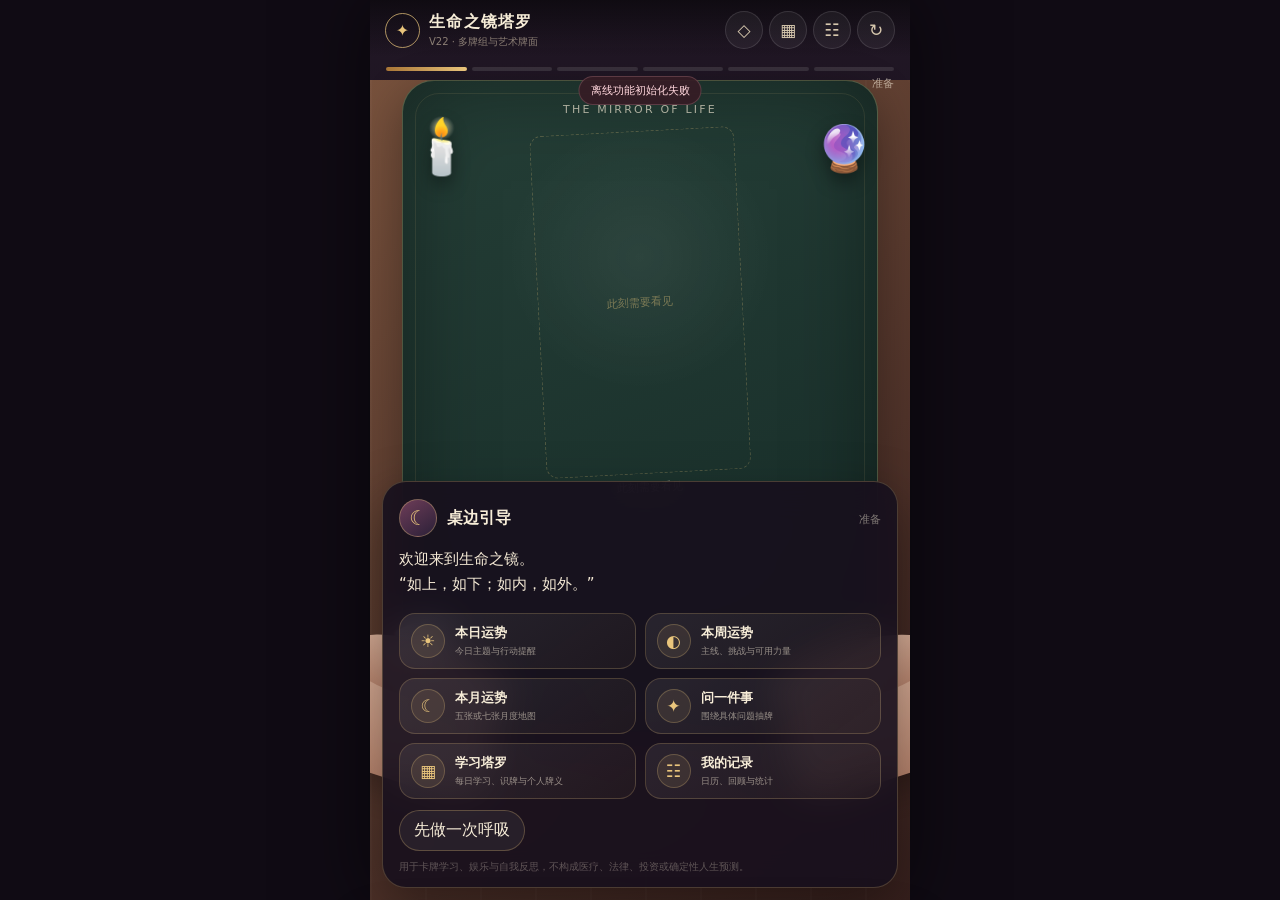
==== commit 074f7539: "Add files via upload Upgrade to V22 multi-deck system" ====
--- a/index.html
+++ b/index.html
@@ -4,8 +4,8 @@
 <meta charset="utf-8"/>
 <meta content="width=device-width, initial-scale=1, viewport-fit=cover" name="viewport"/>
 <meta content="#17111c" name="theme-color"/>
-<meta content="可安装、可离线的完整78张塔罗应用，新增日历记录、周期回顾与个人统计。" name="description"/>
-<meta content="v21-calendar-reviews-insights" name="tarot-build"/>
+<meta content="支持多牌组切换的完整78张塔罗应用，生命之镜大阿尔卡那可按文件名直接接入。" name="description"/>
+<meta content="v22-multi-deck-system" name="tarot-build"/>
 <meta content="生命之镜塔罗" name="application-name"/>
 <meta content="yes" name="apple-mobile-web-app-capable"/>
 <meta content="black-translucent" name="apple-mobile-web-app-status-bar-style"/>
@@ -14,20 +14,20 @@
 <link href="./manifest.webmanifest" rel="manifest"/>
 <link href="./icons/icon-192.png" rel="icon" sizes="192x192" type="image/png"/>
 <link href="./icons/apple-touch-icon.png" rel="apple-touch-icon"/>
-<title>生命之镜塔罗 V21 · 回顾与洞察版</title>
+<title>生命之镜塔罗 V22 · 多牌组版</title>
 
-<link href="./css/main.css" rel="stylesheet"/><link href="./css/v14.css" rel="stylesheet"/><link href="./css/v15.css" rel="stylesheet"/><link href="./css/v16.css" rel="stylesheet"/><link href="./css/v17.css" rel="stylesheet"/><link href="./css/v18.css" rel="stylesheet"/><link href="./css/v19.css" rel="stylesheet"/><link href="./css/v20.css" rel="stylesheet"/><link href="./css/v21.css" rel="stylesheet"/></head>
+<link href="./css/main.css" rel="stylesheet"/><link href="./css/v14.css" rel="stylesheet"/><link href="./css/v15.css" rel="stylesheet"/><link href="./css/v16.css" rel="stylesheet"/><link href="./css/v17.css" rel="stylesheet"/><link href="./css/v18.css" rel="stylesheet"/><link href="./css/v19.css" rel="stylesheet"/><link href="./css/v20.css" rel="stylesheet"/><link href="./css/v21.css" rel="stylesheet"/><link href="./css/v22.css" rel="stylesheet"/></head>
 <body>
 <main class="app" id="app">
 <div aria-live="polite" class="network-badge" id="networkBadge" role="status"></div>
 <header class="topbar">
 <button aria-label="查看说明" class="brand" id="aboutBtn">
 <span class="brand-mark">✦</span>
-<span><strong>生命之镜塔罗</strong><small>V21 · 日历回顾与个人洞察</small></span>
+<span><strong>生命之镜塔罗</strong><small>V22 · 多牌组与艺术牌面</small></span>
 </button>
 <div class="top-actions">
 <button class="pill install-pill" id="installBtn" type="button">⇩ 安装应用</button>
-<button class="pill icon-pill" id="libraryBtn" title="浏览牌库" type="button">▦</button><button class="pill icon-pill" id="historyBtn" title="记录与洞察">☷</button>
+<button class="pill icon-pill deck-pill" id="deckBtn" title="选择牌面风格" type="button">◇</button><button class="pill icon-pill" id="libraryBtn" title="浏览牌库" type="button">▦</button><button class="pill icon-pill" id="historyBtn" title="记录与洞察">☷</button>
 <button class="pill icon-pill" id="resetBtn" title="重新开始">↻</button>
 </div>
 </header>
@@ -108,12 +108,12 @@
 <dialog class="about" id="aboutDialog">
 <button aria-label="关闭说明" class="panel-close" id="closeAbout">×</button>
 <h2>关于本地规则版</h2>
-<p>V21 在完整78张牌、智能牌阵、日周月运势和学习系统之上，加入日历记录、周期回顾、个人统计与模式分析。</p>
-<p>牌面采用书中展示的完整 Rider–Waite–Smith 78张扫描图，并全部打包在网站目录中：大阿尔卡那内嵌，小阿尔卡那存放在本地 assets/cards 文件夹，不依赖外部图床。</p>
+<p>V22 在V21全部功能之上新增多牌组管理层。经典韦特与生命之镜可以自由切换，未来可继续加入卡通、写实、线描等牌组。</p>
+<p>经典韦特完整78张已整理到 assets/decks/classic-rws。生命之镜的22张重绘大阿尔卡那放入 assets/decks/life-mirror/major 后会被自动检测；缺失牌面自动回退到经典韦特。</p>
 <p>每张牌包含画面线索、象征、资源面、阴影面、正逆位核心解释、八类主题视角和行动建议。多牌模式会结合位置、正逆位、花色、数字和牌间发展生成解读。</p>
 <p>内容采用“观察画面—理解象征—结合问题—辨认力量与阴影—形成行动”的方法整理，是用于产品原型的原创摘要与规则化改写，并非书籍逐字翻译。</p>
 <p>逆位不等于坏结果，也不一定是正位的完全相反；它可能表示能量受阻、内化、过度、不足或需要调整。</p>
-<div class="about-links"><button class="ghost" id="aboutPrivacyBtn" type="button">隐私与免责声明</button><span class="version-chip">版本 21.0.0</span></div></dialog>
+<div class="about-links"><button class="ghost" id="aboutPrivacyBtn" type="button">隐私与免责声明</button><span class="version-chip">版本 22.0.0</span></div></dialog>
 <dialog class="dialog-wide" id="historyDialog">
 <header class="dialog-header"><div><h2>本地记录</h2><p class="dialog-subtitle">可搜索、收藏、补充后续、导出和恢复。数据只保存在当前设备。</p></div><button aria-label="关闭" class="dialog-close" id="closeHistory">×</button></header>
 <div class="history-toolbar"><input id="historySearch" placeholder="搜索问题、牌名或反思" type="search"/><select id="historyTopicFilter"><option value="">全部主题</option><option>关系</option><option>学习与工作</option><option>个人成长</option><option>情绪状态</option><option>一个具体决定</option><option>本日运势</option><option>本周运势</option><option>本月运势</option></select></div>
@@ -128,11 +128,11 @@
 <div class="viewer-shell"><header class="viewer-head"><div class="viewer-title"><strong id="viewerCardTitle">牌面</strong><small id="viewerCardSubtitle"></small></div><button aria-label="关闭牌面" class="dialog-close" id="closeCardViewer">×</button></header>
 <div class="viewer-stage"><img alt="完整塔罗牌面" class="viewer-image" id="viewerImage"/></div>
 <footer class="viewer-foot"><div class="viewer-controls"><button id="viewerZoomOut" type="button">－</button><input aria-label="牌面缩放" class="viewer-range" id="viewerZoom" max="240" min="65" type="range" value="100"/><button id="viewerZoomIn" type="button">＋</button><button id="viewerReset" type="button">复原</button><button id="viewerOrientation" type="button">切换逆位</button></div><div class="viewer-meaning" id="viewerMeaning"></div></footer></div>
-</dialog><dialog class="dialog-wide" id="libraryDialog"><header class="dialog-header"><div><h2>完整塔罗牌库</h2><p class="dialog-subtitle">浏览78张完整牌面，可筛选大阿尔卡那与四种花色，点击牌面进入放大观察。</p></div><button aria-label="关闭牌库" class="dialog-close" id="closeLibrary">×</button></header><div class="library-tools"><input id="librarySearch" placeholder="搜索牌名、英文名或主题" type="search"/><select id="libraryArcana"><option value="">全部牌组</option><option value="major">大阿尔卡那</option><option value="s">宝剑</option><option value="w">权杖</option><option value="c">圣杯</option><option value="p">星币</option></select><select id="libraryEnergy"><option value="">全部主题</option></select></div><p class="library-count" id="libraryCount"></p><div class="library-grid" id="libraryGrid"></div></dialog><dialog class="dialog-wide insights-dialog" id="insightsDialog"><header class="dialog-header"><div><h2>记录与洞察</h2><p class="dialog-subtitle">在日历中回看抽牌，为日、周、月运势补充现实结果，并观察长期模式。</p></div><button aria-label="关闭记录与洞察" class="dialog-close" id="closeInsights">×</button></header><nav class="insight-tabs" id="insightTabs" role="tablist"><button class="active" data-insight-tab="calendar" role="tab" aria-selected="true">记录日历</button><button data-insight-tab="review" role="tab" aria-selected="false">周期回顾</button><button data-insight-tab="stats" role="tab" aria-selected="false">个人统计</button></nav><div class="insight-content" id="insightContent"></div><footer class="insight-footer"><button id="insightsOpenHistory" type="button">打开完整记录列表</button></footer></dialog><dialog class="dialog-wide learning-dialog" id="learningDialog"><header class="dialog-header"><div><h2>学习塔罗</h2><p class="dialog-subtitle">先观察，再核对牌义，逐渐建立属于自己的象征语言。</p></div><button aria-label="关闭学习" class="dialog-close" id="closeLearning">×</button></header><nav class="learning-tabs" id="learningTabs"><button class="active" data-learning-tab="daily">每日学习</button><button data-learning-tab="quiz">看图识牌</button><button data-learning-tab="notes">我的牌义</button><button data-learning-tab="progress">学习进度</button></nav><div class="learning-content" id="learningContent"></div><footer class="guide-actions"><button id="learningOpenLibrary" type="button">打开完整牌库</button></footer></dialog><dialog class="dialog-wide" id="shareDialog"><header class="dialog-header"><div><h2>生成分享卡</h2><p class="dialog-subtitle">图片在当前设备生成，不会上传问题和牌阵。</p></div><button aria-label="关闭分享" class="dialog-close" id="closeShare">×</button></header><div class="share-body"><div class="share-canvas-wrap"><canvas height="1350" id="shareCanvas" width="1080"></canvas></div><div class="share-settings"><label><input id="shareIncludeQuestion" type="checkbox"/> 在图片中显示完整问题</label><button class="primary" id="shareDownload" type="button">保存图片</button><button id="shareNative" type="button">使用系统分享</button><p class="share-status" id="shareStatus"></p></div></div></dialog><dialog class="dialog-wide" id="privacyDialog"><header class="dialog-header"><div><h2>隐私与免责声明</h2><p class="dialog-subtitle">V21 的数据处理方式与使用边界。</p></div><button aria-label="关闭" class="dialog-close" id="closePrivacy">×</button></header><div class="privacy-sections"><section class="privacy-section"><h3>数据保存在本地</h3><p>本应用不要求注册，也不调用大模型。问题、抽牌、反思和后续记录存放在当前浏览器的本地存储中。清除浏览器数据或卸载应用可能会删除记录，请使用导出功能备份。</p></section><section class="privacy-section"><h3>分享由你决定</h3><p>分享图片在设备内生成，默认不显示完整问题。只有你主动下载或调用系统分享时，图片才会离开本应用。</p></section><section class="privacy-section"><h3>使用边界</h3><p>内容用于塔罗文化学习、娱乐和自我反思，不预测确定未来，也不替代医疗、心理、法律、财务或其他专业意见。关系解读不声称知道第三方未表达的真实想法。</p></section><section class="privacy-section"><h3>牌面与内容</h3><p>牌面为完整 Rider–Waite–Smith 78张扫描图。牌义是根据图像象征、资源与阴影、正逆位、问题类型和牌阵位置整理的原创摘要与规则化改写。</p></section></div></dialog><div class="update-banner" id="updateBanner" role="status" data-state="ready" aria-live="polite">
+</dialog><dialog class="dialog-wide" id="libraryDialog"><header class="dialog-header"><div><h2>完整塔罗牌库</h2><p class="dialog-subtitle">浏览78张完整牌面，可筛选大阿尔卡那与四种花色，点击牌面进入放大观察。</p></div><button aria-label="关闭牌库" class="dialog-close" id="closeLibrary">×</button></header><div class="library-tools"><input id="librarySearch" placeholder="搜索牌名、英文名或主题" type="search"/><select id="libraryArcana"><option value="">全部牌组</option><option value="major">大阿尔卡那</option><option value="s">宝剑</option><option value="w">权杖</option><option value="c">圣杯</option><option value="p">星币</option></select><select id="libraryEnergy"><option value="">全部主题</option></select></div><p class="library-count" id="libraryCount"></p><div class="library-grid" id="libraryGrid"></div></dialog><dialog class="dialog-wide insights-dialog" id="insightsDialog"><header class="dialog-header"><div><h2>记录与洞察</h2><p class="dialog-subtitle">在日历中回看抽牌，为日、周、月运势补充现实结果，并观察长期模式。</p></div><button aria-label="关闭记录与洞察" class="dialog-close" id="closeInsights">×</button></header><nav class="insight-tabs" id="insightTabs" role="tablist"><button class="active" data-insight-tab="calendar" role="tab" aria-selected="true">记录日历</button><button data-insight-tab="review" role="tab" aria-selected="false">周期回顾</button><button data-insight-tab="stats" role="tab" aria-selected="false">个人统计</button></nav><div class="insight-content" id="insightContent"></div><footer class="insight-footer"><button id="insightsOpenHistory" type="button">打开完整记录列表</button></footer></dialog><dialog class="dialog-wide learning-dialog" id="learningDialog"><header class="dialog-header"><div><h2>学习塔罗</h2><p class="dialog-subtitle">先观察，再核对牌义，逐渐建立属于自己的象征语言。</p></div><button aria-label="关闭学习" class="dialog-close" id="closeLearning">×</button></header><nav class="learning-tabs" id="learningTabs"><button class="active" data-learning-tab="daily">每日学习</button><button data-learning-tab="quiz">看图识牌</button><button data-learning-tab="notes">我的牌义</button><button data-learning-tab="progress">学习进度</button></nav><div class="learning-content" id="learningContent"></div><footer class="guide-actions"><button id="learningOpenLibrary" type="button">打开完整牌库</button></footer></dialog><dialog class="dialog-wide deck-dialog" id="deckDialog"><header class="dialog-header"><div><h2>牌面风格</h2><p class="dialog-subtitle">切换默认牌组不会改变牌义、学习记录和历史数据；缺失图片会自动回退到经典韦特。</p></div><button aria-label="关闭牌组选择" class="dialog-close" id="closeDeckDialog">×</button></header><div class="current-deck-line" id="currentDeckLine"></div><div class="deck-grid" id="deckGrid"></div><p class="deck-scan-state" id="deckScanState"></p></dialog><dialog class="dialog-wide" id="shareDialog"><header class="dialog-header"><div><h2>生成分享卡</h2><p class="dialog-subtitle">图片在当前设备生成，不会上传问题和牌阵。</p></div><button aria-label="关闭分享" class="dialog-close" id="closeShare">×</button></header><div class="share-body"><div class="share-canvas-wrap"><canvas height="1350" id="shareCanvas" width="1080"></canvas></div><div class="share-settings"><label><input id="shareIncludeQuestion" type="checkbox"/> 在图片中显示完整问题</label><button class="primary" id="shareDownload" type="button">保存图片</button><button id="shareNative" type="button">使用系统分享</button><p class="share-status" id="shareStatus"></p></div></div></dialog><dialog class="dialog-wide" id="privacyDialog"><header class="dialog-header"><div><h2>隐私与免责声明</h2><p class="dialog-subtitle">V22 的数据处理方式与使用边界。</p></div><button aria-label="关闭" class="dialog-close" id="closePrivacy">×</button></header><div class="privacy-sections"><section class="privacy-section"><h3>数据保存在本地</h3><p>本应用不要求注册，也不调用大模型。问题、抽牌、反思和后续记录存放在当前浏览器的本地存储中。清除浏览器数据或卸载应用可能会删除记录，请使用导出功能备份。</p></section><section class="privacy-section"><h3>分享由你决定</h3><p>分享图片在设备内生成，默认不显示完整问题。只有你主动下载或调用系统分享时，图片才会离开本应用。</p></section><section class="privacy-section"><h3>使用边界</h3><p>内容用于塔罗文化学习、娱乐和自我反思，不预测确定未来，也不替代医疗、心理、法律、财务或其他专业意见。关系解读不声称知道第三方未表达的真实想法。</p></section><section class="privacy-section"><h3>牌面与内容</h3><p>应用支持多套本地牌组。经典韦特提供完整78张；生命之镜等艺术牌组可逐步安装，缺失牌面由设定的回退牌组补足。牌义与历史记录不因切换牌面而改变。</p></section></div></dialog><div class="update-banner" id="updateBanner" role="status" data-state="ready" aria-live="polite">
   <div class="update-copy">
     <strong id="updateTitle">发现新版本</strong>
     <p id="updateStatus">更新后将保留当前设备上的本地记录。</p>
-    <div class="update-versions"><span id="currentVersion">当前 21.0.0</span><b>→</b><span id="latestVersion">最新 —</span></div>
+    <div class="update-versions"><span id="currentVersion">当前 22.0.0</span><b>→</b><span id="latestVersion">最新 —</span></div>
     <div class="update-progress" aria-hidden="true"><span></span></div>
   </div>
   <div class="update-actions">
@@ -143,5 +143,5 @@
 
 
 
-<script defer="" src="./packages/platform-core/index.js"></script><script defer="" src="./packages/tarot-core/index.js"></script><script defer="" src="./packages/reading-schema/index.js"></script><script defer="" src="./packages/analytics-core/index.js"></script><script defer="" src="./data/major-arcana.js"></script><script defer="" src="./data/minor-arcana.js"></script><script defer="" src="./data/interpretation-v19.js"></script><script defer="" src="./js/storage.js"></script><script defer="" src="./js/card-viewer.js"></script><script defer="" src="./js/library.js"></script><script defer="" src="./js/learning.js"></script><script defer="" src="./js/share.js"></script><script defer="" src="./js/history.js"></script><script defer="" src="./js/insights.js"></script><script defer="" src="./js/app.js"></script><script defer="" src="./js/pwa.js"></script></body>
+<script defer="" src="./packages/platform-core/index.js"></script><script defer="" src="./packages/tarot-core/index.js"></script><script defer="" src="./packages/reading-schema/index.js"></script><script defer="" src="./packages/analytics-core/index.js"></script><script defer="" src="./data/major-arcana.js"></script><script defer="" src="./data/minor-arcana.js"></script><script defer="" src="./data/decks-v22.js"></script><script defer="" src="./packages/deck-core/index.js"></script><script defer="" src="./data/interpretation-v19.js"></script><script defer="" src="./js/storage.js"></script><script defer="" src="./js/card-viewer.js"></script><script defer="" src="./js/library.js"></script><script defer="" src="./js/learning.js"></script><script defer="" src="./js/share.js"></script><script defer="" src="./js/history.js"></script><script defer="" src="./js/insights.js"></script><script defer="" src="./js/decks.js"></script><script defer="" src="./js/app.js"></script><script defer="" src="./js/pwa.js"></script></body>
 </html>
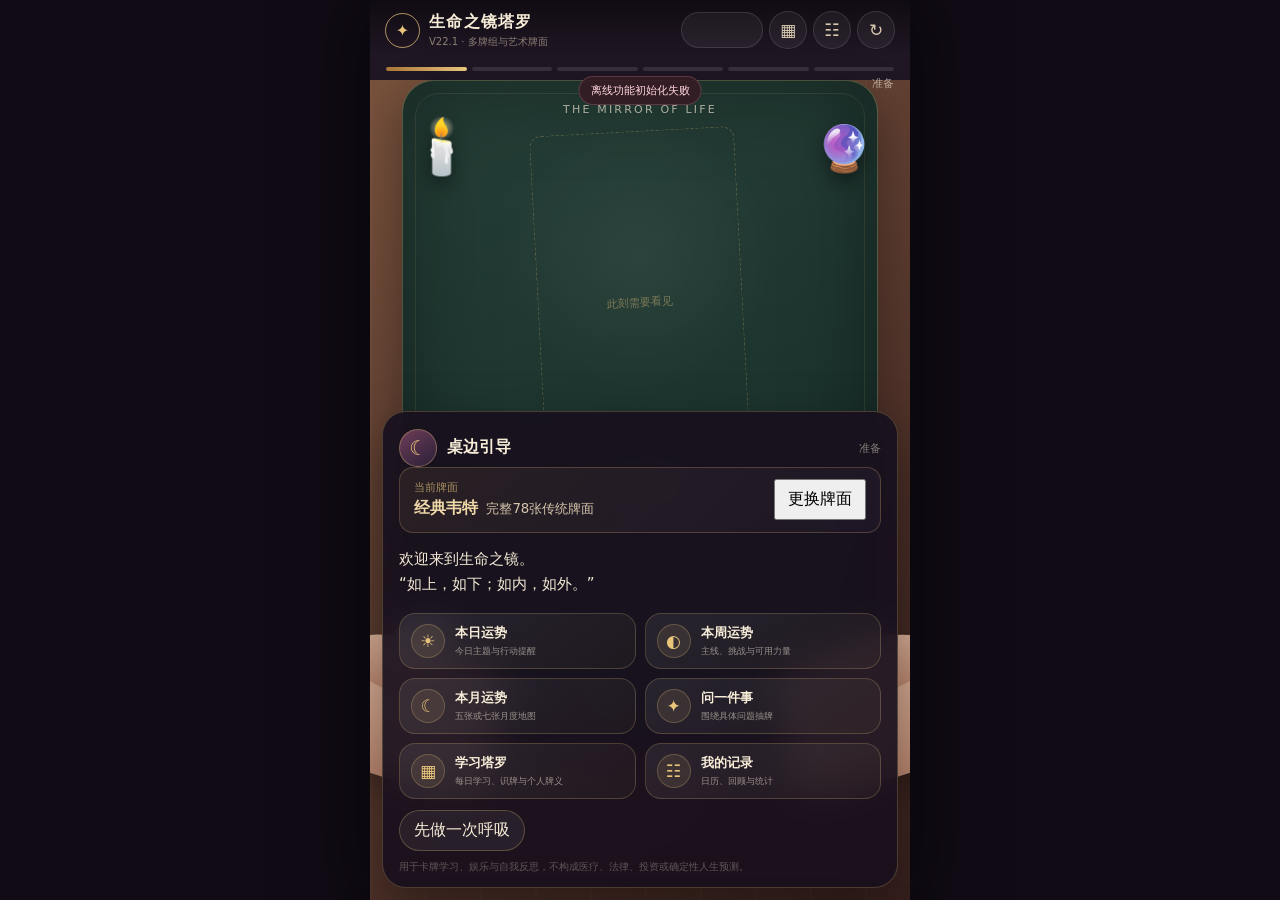
==== commit 88fe1e84: "Upgrade to V22.1 pre-reading deck selection" ====
--- a/index.html
+++ b/index.html
@@ -5,7 +5,7 @@
 <meta content="width=device-width, initial-scale=1, viewport-fit=cover" name="viewport"/>
 <meta content="#17111c" name="theme-color"/>
 <meta content="支持多牌组切换的完整78张塔罗应用，生命之镜大阿尔卡那可按文件名直接接入。" name="description"/>
-<meta content="v22-multi-deck-system" name="tarot-build"/>
+<meta content="v22.1-pre-reading-deck" name="tarot-build"/>
 <meta content="生命之镜塔罗" name="application-name"/>
 <meta content="yes" name="apple-mobile-web-app-capable"/>
 <meta content="black-translucent" name="apple-mobile-web-app-status-bar-style"/>
@@ -14,7 +14,7 @@
 <link href="./manifest.webmanifest" rel="manifest"/>
 <link href="./icons/icon-192.png" rel="icon" sizes="192x192" type="image/png"/>
 <link href="./icons/apple-touch-icon.png" rel="apple-touch-icon"/>
-<title>生命之镜塔罗 V22 · 多牌组版</title>
+<title>生命之镜塔罗 V22.1 · 多牌组版</title>
 
 <link href="./css/main.css" rel="stylesheet"/><link href="./css/v14.css" rel="stylesheet"/><link href="./css/v15.css" rel="stylesheet"/><link href="./css/v16.css" rel="stylesheet"/><link href="./css/v17.css" rel="stylesheet"/><link href="./css/v18.css" rel="stylesheet"/><link href="./css/v19.css" rel="stylesheet"/><link href="./css/v20.css" rel="stylesheet"/><link href="./css/v21.css" rel="stylesheet"/><link href="./css/v22.css" rel="stylesheet"/></head>
 <body>
@@ -23,7 +23,7 @@
 <header class="topbar">
 <button aria-label="查看说明" class="brand" id="aboutBtn">
 <span class="brand-mark">✦</span>
-<span><strong>生命之镜塔罗</strong><small>V22 · 多牌组与艺术牌面</small></span>
+<span><strong>生命之镜塔罗</strong><small>V22.1 · 多牌组与艺术牌面</small></span>
 </button>
 <div class="top-actions">
 <button class="pill install-pill" id="installBtn" type="button">⇩ 安装应用</button>
@@ -108,12 +108,12 @@
 <dialog class="about" id="aboutDialog">
 <button aria-label="关闭说明" class="panel-close" id="closeAbout">×</button>
 <h2>关于本地规则版</h2>
-<p>V22 在V21全部功能之上新增多牌组管理层。经典韦特与生命之镜可以自由切换，未来可继续加入卡通、写实、线描等牌组。</p>
+<p>V22.1 在V21全部功能之上新增多牌组管理层。经典韦特与生命之镜可以自由切换，未来可继续加入卡通、写实、线描等牌组。</p>
 <p>经典韦特完整78张已整理到 assets/decks/classic-rws。生命之镜的22张重绘大阿尔卡那放入 assets/decks/life-mirror/major 后会被自动检测；缺失牌面自动回退到经典韦特。</p>
 <p>每张牌包含画面线索、象征、资源面、阴影面、正逆位核心解释、八类主题视角和行动建议。多牌模式会结合位置、正逆位、花色、数字和牌间发展生成解读。</p>
 <p>内容采用“观察画面—理解象征—结合问题—辨认力量与阴影—形成行动”的方法整理，是用于产品原型的原创摘要与规则化改写，并非书籍逐字翻译。</p>
 <p>逆位不等于坏结果，也不一定是正位的完全相反；它可能表示能量受阻、内化、过度、不足或需要调整。</p>
-<div class="about-links"><button class="ghost" id="aboutPrivacyBtn" type="button">隐私与免责声明</button><span class="version-chip">版本 22.0.0</span></div></dialog>
+<div class="about-links"><button class="ghost" id="aboutPrivacyBtn" type="button">隐私与免责声明</button><span class="version-chip">版本 22.1.0</span></div></dialog>
 <dialog class="dialog-wide" id="historyDialog">
 <header class="dialog-header"><div><h2>本地记录</h2><p class="dialog-subtitle">可搜索、收藏、补充后续、导出和恢复。数据只保存在当前设备。</p></div><button aria-label="关闭" class="dialog-close" id="closeHistory">×</button></header>
 <div class="history-toolbar"><input id="historySearch" placeholder="搜索问题、牌名或反思" type="search"/><select id="historyTopicFilter"><option value="">全部主题</option><option>关系</option><option>学习与工作</option><option>个人成长</option><option>情绪状态</option><option>一个具体决定</option><option>本日运势</option><option>本周运势</option><option>本月运势</option></select></div>
@@ -128,11 +128,11 @@
 <div class="viewer-shell"><header class="viewer-head"><div class="viewer-title"><strong id="viewerCardTitle">牌面</strong><small id="viewerCardSubtitle"></small></div><button aria-label="关闭牌面" class="dialog-close" id="closeCardViewer">×</button></header>
 <div class="viewer-stage"><img alt="完整塔罗牌面" class="viewer-image" id="viewerImage"/></div>
 <footer class="viewer-foot"><div class="viewer-controls"><button id="viewerZoomOut" type="button">－</button><input aria-label="牌面缩放" class="viewer-range" id="viewerZoom" max="240" min="65" type="range" value="100"/><button id="viewerZoomIn" type="button">＋</button><button id="viewerReset" type="button">复原</button><button id="viewerOrientation" type="button">切换逆位</button></div><div class="viewer-meaning" id="viewerMeaning"></div></footer></div>
-</dialog><dialog class="dialog-wide" id="libraryDialog"><header class="dialog-header"><div><h2>完整塔罗牌库</h2><p class="dialog-subtitle">浏览78张完整牌面，可筛选大阿尔卡那与四种花色，点击牌面进入放大观察。</p></div><button aria-label="关闭牌库" class="dialog-close" id="closeLibrary">×</button></header><div class="library-tools"><input id="librarySearch" placeholder="搜索牌名、英文名或主题" type="search"/><select id="libraryArcana"><option value="">全部牌组</option><option value="major">大阿尔卡那</option><option value="s">宝剑</option><option value="w">权杖</option><option value="c">圣杯</option><option value="p">星币</option></select><select id="libraryEnergy"><option value="">全部主题</option></select></div><p class="library-count" id="libraryCount"></p><div class="library-grid" id="libraryGrid"></div></dialog><dialog class="dialog-wide insights-dialog" id="insightsDialog"><header class="dialog-header"><div><h2>记录与洞察</h2><p class="dialog-subtitle">在日历中回看抽牌，为日、周、月运势补充现实结果，并观察长期模式。</p></div><button aria-label="关闭记录与洞察" class="dialog-close" id="closeInsights">×</button></header><nav class="insight-tabs" id="insightTabs" role="tablist"><button class="active" data-insight-tab="calendar" role="tab" aria-selected="true">记录日历</button><button data-insight-tab="review" role="tab" aria-selected="false">周期回顾</button><button data-insight-tab="stats" role="tab" aria-selected="false">个人统计</button></nav><div class="insight-content" id="insightContent"></div><footer class="insight-footer"><button id="insightsOpenHistory" type="button">打开完整记录列表</button></footer></dialog><dialog class="dialog-wide learning-dialog" id="learningDialog"><header class="dialog-header"><div><h2>学习塔罗</h2><p class="dialog-subtitle">先观察，再核对牌义，逐渐建立属于自己的象征语言。</p></div><button aria-label="关闭学习" class="dialog-close" id="closeLearning">×</button></header><nav class="learning-tabs" id="learningTabs"><button class="active" data-learning-tab="daily">每日学习</button><button data-learning-tab="quiz">看图识牌</button><button data-learning-tab="notes">我的牌义</button><button data-learning-tab="progress">学习进度</button></nav><div class="learning-content" id="learningContent"></div><footer class="guide-actions"><button id="learningOpenLibrary" type="button">打开完整牌库</button></footer></dialog><dialog class="dialog-wide deck-dialog" id="deckDialog"><header class="dialog-header"><div><h2>牌面风格</h2><p class="dialog-subtitle">切换默认牌组不会改变牌义、学习记录和历史数据；缺失图片会自动回退到经典韦特。</p></div><button aria-label="关闭牌组选择" class="dialog-close" id="closeDeckDialog">×</button></header><div class="current-deck-line" id="currentDeckLine"></div><div class="deck-grid" id="deckGrid"></div><p class="deck-scan-state" id="deckScanState"></p></dialog><dialog class="dialog-wide" id="shareDialog"><header class="dialog-header"><div><h2>生成分享卡</h2><p class="dialog-subtitle">图片在当前设备生成，不会上传问题和牌阵。</p></div><button aria-label="关闭分享" class="dialog-close" id="closeShare">×</button></header><div class="share-body"><div class="share-canvas-wrap"><canvas height="1350" id="shareCanvas" width="1080"></canvas></div><div class="share-settings"><label><input id="shareIncludeQuestion" type="checkbox"/> 在图片中显示完整问题</label><button class="primary" id="shareDownload" type="button">保存图片</button><button id="shareNative" type="button">使用系统分享</button><p class="share-status" id="shareStatus"></p></div></div></dialog><dialog class="dialog-wide" id="privacyDialog"><header class="dialog-header"><div><h2>隐私与免责声明</h2><p class="dialog-subtitle">V22 的数据处理方式与使用边界。</p></div><button aria-label="关闭" class="dialog-close" id="closePrivacy">×</button></header><div class="privacy-sections"><section class="privacy-section"><h3>数据保存在本地</h3><p>本应用不要求注册，也不调用大模型。问题、抽牌、反思和后续记录存放在当前浏览器的本地存储中。清除浏览器数据或卸载应用可能会删除记录，请使用导出功能备份。</p></section><section class="privacy-section"><h3>分享由你决定</h3><p>分享图片在设备内生成，默认不显示完整问题。只有你主动下载或调用系统分享时，图片才会离开本应用。</p></section><section class="privacy-section"><h3>使用边界</h3><p>内容用于塔罗文化学习、娱乐和自我反思，不预测确定未来，也不替代医疗、心理、法律、财务或其他专业意见。关系解读不声称知道第三方未表达的真实想法。</p></section><section class="privacy-section"><h3>牌面与内容</h3><p>应用支持多套本地牌组。经典韦特提供完整78张；生命之镜等艺术牌组可逐步安装，缺失牌面由设定的回退牌组补足。牌义与历史记录不因切换牌面而改变。</p></section></div></dialog><div class="update-banner" id="updateBanner" role="status" data-state="ready" aria-live="polite">
+</dialog><dialog class="dialog-wide" id="libraryDialog"><header class="dialog-header"><div><h2>完整塔罗牌库</h2><p class="dialog-subtitle">浏览78张完整牌面，可筛选大阿尔卡那与四种花色，点击牌面进入放大观察。</p></div><button aria-label="关闭牌库" class="dialog-close" id="closeLibrary">×</button></header><div class="library-tools"><input id="librarySearch" placeholder="搜索牌名、英文名或主题" type="search"/><select id="libraryArcana"><option value="">全部牌组</option><option value="major">大阿尔卡那</option><option value="s">宝剑</option><option value="w">权杖</option><option value="c">圣杯</option><option value="p">星币</option></select><select id="libraryEnergy"><option value="">全部主题</option></select></div><p class="library-count" id="libraryCount"></p><div class="library-grid" id="libraryGrid"></div></dialog><dialog class="dialog-wide insights-dialog" id="insightsDialog"><header class="dialog-header"><div><h2>记录与洞察</h2><p class="dialog-subtitle">在日历中回看抽牌，为日、周、月运势补充现实结果，并观察长期模式。</p></div><button aria-label="关闭记录与洞察" class="dialog-close" id="closeInsights">×</button></header><nav class="insight-tabs" id="insightTabs" role="tablist"><button class="active" data-insight-tab="calendar" role="tab" aria-selected="true">记录日历</button><button data-insight-tab="review" role="tab" aria-selected="false">周期回顾</button><button data-insight-tab="stats" role="tab" aria-selected="false">个人统计</button></nav><div class="insight-content" id="insightContent"></div><footer class="insight-footer"><button id="insightsOpenHistory" type="button">打开完整记录列表</button></footer></dialog><dialog class="dialog-wide learning-dialog" id="learningDialog"><header class="dialog-header"><div><h2>学习塔罗</h2><p class="dialog-subtitle">先观察，再核对牌义，逐渐建立属于自己的象征语言。</p></div><button aria-label="关闭学习" class="dialog-close" id="closeLearning">×</button></header><nav class="learning-tabs" id="learningTabs"><button class="active" data-learning-tab="daily">每日学习</button><button data-learning-tab="quiz">看图识牌</button><button data-learning-tab="notes">我的牌义</button><button data-learning-tab="progress">学习进度</button></nav><div class="learning-content" id="learningContent"></div><footer class="guide-actions"><button id="learningOpenLibrary" type="button">打开完整牌库</button></footer></dialog><dialog class="dialog-wide deck-dialog" id="deckDialog"><header class="dialog-header"><div><h2>牌面风格</h2><p class="dialog-subtitle">切换默认牌组不会改变牌义、学习记录和历史数据；缺失图片会自动回退到经典韦特。</p></div><button aria-label="关闭牌组选择" class="dialog-close" id="closeDeckDialog">×</button></header><div class="current-deck-line" id="currentDeckLine"></div><div class="deck-grid" id="deckGrid"></div><p class="deck-scan-state" id="deckScanState"></p></dialog><dialog class="dialog-wide" id="shareDialog"><header class="dialog-header"><div><h2>生成分享卡</h2><p class="dialog-subtitle">图片在当前设备生成，不会上传问题和牌阵。</p></div><button aria-label="关闭分享" class="dialog-close" id="closeShare">×</button></header><div class="share-body"><div class="share-canvas-wrap"><canvas height="1350" id="shareCanvas" width="1080"></canvas></div><div class="share-settings"><label><input id="shareIncludeQuestion" type="checkbox"/> 在图片中显示完整问题</label><button class="primary" id="shareDownload" type="button">保存图片</button><button id="shareNative" type="button">使用系统分享</button><p class="share-status" id="shareStatus"></p></div></div></dialog><dialog class="dialog-wide" id="privacyDialog"><header class="dialog-header"><div><h2>隐私与免责声明</h2><p class="dialog-subtitle">V22.1 的数据处理方式与使用边界。</p></div><button aria-label="关闭" class="dialog-close" id="closePrivacy">×</button></header><div class="privacy-sections"><section class="privacy-section"><h3>数据保存在本地</h3><p>本应用不要求注册，也不调用大模型。问题、抽牌、反思和后续记录存放在当前浏览器的本地存储中。清除浏览器数据或卸载应用可能会删除记录，请使用导出功能备份。</p></section><section class="privacy-section"><h3>分享由你决定</h3><p>分享图片在设备内生成，默认不显示完整问题。只有你主动下载或调用系统分享时，图片才会离开本应用。</p></section><section class="privacy-section"><h3>使用边界</h3><p>内容用于塔罗文化学习、娱乐和自我反思，不预测确定未来，也不替代医疗、心理、法律、财务或其他专业意见。关系解读不声称知道第三方未表达的真实想法。</p></section><section class="privacy-section"><h3>牌面与内容</h3><p>应用支持多套本地牌组。经典韦特提供完整78张；生命之镜等艺术牌组可逐步安装，缺失牌面由设定的回退牌组补足。牌义与历史记录不因切换牌面而改变。</p></section></div></dialog><div class="update-banner" id="updateBanner" role="status" data-state="ready" aria-live="polite">
   <div class="update-copy">
     <strong id="updateTitle">发现新版本</strong>
     <p id="updateStatus">更新后将保留当前设备上的本地记录。</p>
-    <div class="update-versions"><span id="currentVersion">当前 22.0.0</span><b>→</b><span id="latestVersion">最新 —</span></div>
+    <div class="update-versions"><span id="currentVersion">当前 22.1.0</span><b>→</b><span id="latestVersion">最新 —</span></div>
     <div class="update-progress" aria-hidden="true"><span></span></div>
   </div>
   <div class="update-actions">
--- a/css/v22.css
+++ b/css/v22.css
@@ -0,0 +1,10 @@
+/* V22.1 · 多牌组系统与抽牌前牌面确认 */
+.deck-pill{min-width:82px;display:inline-flex;align-items:center;justify-content:center;gap:.32rem}.deck-pill-label{font-size:.78rem;font-weight:700;white-space:nowrap}.deck-dialog{max-width:940px}.current-deck-line{display:flex;flex-wrap:wrap;gap:.45rem 1rem;align-items:baseline;padding:.8rem 1rem;margin:.2rem 0 1rem;border:1px solid rgba(217,178,112,.22);border-radius:14px;background:rgba(255,255,255,.035)}.current-deck-line span{color:var(--muted);font-size:.88rem}.deck-grid{display:grid;grid-template-columns:repeat(2,minmax(0,1fr));gap:1rem}.deck-option{display:grid;grid-template-columns:150px minmax(0,1fr);gap:1rem;padding:1rem;border:1px solid rgba(255,255,255,.11);border-radius:18px;background:rgba(18,13,24,.82);box-shadow:0 18px 44px rgba(0,0,0,.18)}.deck-option.selected{border-color:rgba(223,183,111,.72);box-shadow:0 0 0 1px rgba(223,183,111,.18),0 18px 50px rgba(0,0,0,.28)}.deck-option.session-active{border-color:rgba(151,178,224,.6);box-shadow:0 0 0 1px rgba(151,178,224,.14),0 18px 50px rgba(0,0,0,.28)}.deck-option.planned{opacity:.72}.deck-option-cover{position:relative;aspect-ratio:2/3;overflow:hidden;border-radius:12px;background:#171020;box-shadow:0 10px 28px rgba(0,0,0,.35)}.deck-option-cover img{width:100%;height:100%;object-fit:cover;display:block}.deck-selected-mark{position:absolute;right:.5rem;top:.5rem;padding:.25rem .55rem;border-radius:999px;background:#d9b270;color:#211626;font-size:.72rem;font-weight:800}.deck-selected-mark.session{background:#a9c1e7}.deck-cover-placeholder{height:100%;display:flex;flex-direction:column;align-items:center;justify-content:center;text-align:center;padding:.8rem;border:1px solid rgba(224,184,112,.35);background:radial-gradient(circle at 50% 22%,rgba(226,184,105,.23),transparent 28%),linear-gradient(165deg,#20132d,#0f1221)}.deck-cover-placeholder span{font-size:2.4rem;color:#dfb870}.deck-cover-placeholder strong{font-family:Georgia,serif;font-size:.9rem;letter-spacing:.08em}.deck-cover-placeholder small{margin-top:.45rem;color:var(--muted);font-size:.68rem}.deck-cover-placeholder.cartoon{background:linear-gradient(160deg,#463255,#181628)}.deck-cover-placeholder.realistic{background:linear-gradient(160deg,#30261f,#10141c)}.deck-cover-placeholder.line-art{background:linear-gradient(160deg,#d7d0c1,#4b4650);color:#17131b}.deck-option-copy h3{margin:.2rem 0 .45rem;font-size:1.2rem}.deck-option-copy p{margin:.2rem 0 .65rem;color:var(--muted);line-height:1.55}.deck-tags{display:flex;gap:.35rem;flex-wrap:wrap;margin:.5rem 0}.deck-tags span{padding:.25rem .48rem;border-radius:999px;background:rgba(255,255,255,.06);font-size:.72rem;color:#e9dccb}.deck-status{display:block;margin:.65rem 0;color:#ddb674;font-size:.84rem}.deck-status.empty{color:#caa8a8}.deck-status.planned{color:var(--muted)}.deck-option-actions{display:flex;gap:.5rem;flex-wrap:wrap}.deck-option-actions button{min-height:38px}.deck-scan-state{margin:1rem 0 0;padding:.75rem 1rem;border-radius:12px;background:rgba(255,255,255,.035);color:var(--muted);font-size:.84rem}.deck-chip{display:inline-flex;align-items:center;gap:.3rem;padding:.18rem .45rem;border:1px solid rgba(217,178,112,.24);border-radius:999px;color:#d9b270;font-size:.72rem;margin-left:.35rem}.deck-fallback-chip{color:#c8b8a7;border-color:rgba(200,184,167,.2)}
+.home-deck-card{display:flex;align-items:center;justify-content:space-between;gap:1rem;margin:0 0 .9rem;padding:.72rem .85rem;border:1px solid rgba(217,178,112,.25);border-radius:14px;background:linear-gradient(135deg,rgba(217,178,112,.09),rgba(111,87,142,.08))}.home-deck-card[hidden]{display:none}.home-deck-card>div{display:grid;grid-template-columns:auto 1fr;align-items:baseline;gap:.15rem .55rem;min-width:0}.home-deck-card .tiny-label{grid-column:1/-1}.home-deck-card strong{color:#efd8a8}.home-deck-card small{color:var(--muted);overflow:hidden;text-overflow:ellipsis;white-space:nowrap}.home-deck-card button{flex:0 0 auto;min-height:38px;padding:.5rem .75rem}
+.pre-read-deck-dialog{max-width:760px}.pre-read-deck-grid{display:grid;grid-template-columns:repeat(2,minmax(0,1fr));gap:1rem;margin:1rem 0}.pre-read-deck-option{display:grid;grid-template-columns:100px minmax(0,1fr);gap:.85rem;width:100%;padding:.78rem;text-align:left;border:1px solid rgba(255,255,255,.12);border-radius:16px;background:rgba(18,13,24,.82);color:inherit;cursor:pointer}.pre-read-deck-option:hover{border-color:rgba(217,178,112,.48)}.pre-read-deck-option.selected{border-color:rgba(223,183,111,.85);box-shadow:0 0 0 2px rgba(223,183,111,.16)}.pre-read-cover{display:block;aspect-ratio:2/3;overflow:hidden;border-radius:10px;background:#171020}.pre-read-cover img{width:100%;height:100%;display:block;object-fit:cover}.pre-read-cover .deck-cover-placeholder{min-height:100%}.pre-read-copy{display:flex;min-width:0;flex-direction:column;justify-content:center;gap:.45rem}.pre-read-copy strong{font-size:1.08rem}.pre-read-copy small{color:var(--muted);line-height:1.45}.pre-read-copy b{align-self:flex-start;padding:.25rem .52rem;border-radius:999px;background:rgba(255,255,255,.06);color:#d9b270;font-size:.75rem}.pre-read-deck-option.selected .pre-read-copy b{background:#d9b270;color:#211626}.pre-read-default{display:flex;align-items:center;gap:.55rem;margin:.5rem 0 1rem;padding:.7rem .8rem;border-radius:12px;background:rgba(255,255,255,.035);color:#e9dccb}.pre-read-default input{width:18px;height:18px}.pre-read-actions{display:flex;justify-content:flex-end;gap:.7rem}.pre-read-actions button{min-height:42px}
+html[data-reading-deck-locked="true"] #deckBtn{border-color:rgba(217,178,112,.45)}
+@media(max-width:760px){.deck-grid{grid-template-columns:1fr}.deck-option{grid-template-columns:104px minmax(0,1fr);padding:.8rem;gap:.8rem}.deck-option-copy p{font-size:.86rem}.deck-option-actions button{font-size:.78rem;padding:.55rem .7rem}.pre-read-deck-grid{grid-template-columns:1fr}.pre-read-deck-option{grid-template-columns:86px minmax(0,1fr)}}
+@media(max-width:560px){.deck-pill{min-width:44px}.deck-pill-label{display:none}.home-deck-card{align-items:flex-start}.home-deck-card>div{display:flex;flex-direction:column;gap:.18rem}.home-deck-card small{white-space:normal;line-height:1.35}.pre-read-actions{display:grid;grid-template-columns:1fr 1.4fr}.pre-read-actions button{width:100%}}
+@media(max-width:430px){.deck-option{grid-template-columns:88px minmax(0,1fr)}.deck-tags{display:none}.deck-option-copy h3{font-size:1.05rem}.deck-status{font-size:.76rem}.pre-read-deck-option{grid-template-columns:72px minmax(0,1fr);padding:.65rem;gap:.7rem}.pre-read-copy strong{font-size:1rem}.pre-read-copy small{font-size:.78rem}}
+.library-card{position:relative}.library-deck-badges{position:absolute;z-index:2;left:.45rem;top:.45rem;display:flex;gap:.25rem;flex-wrap:wrap}.library-deck-badges .deck-chip{background:rgba(18,13,24,.88);backdrop-filter:blur(5px);font-style:normal}
+.answer-block:before{content:'V22.1'}
